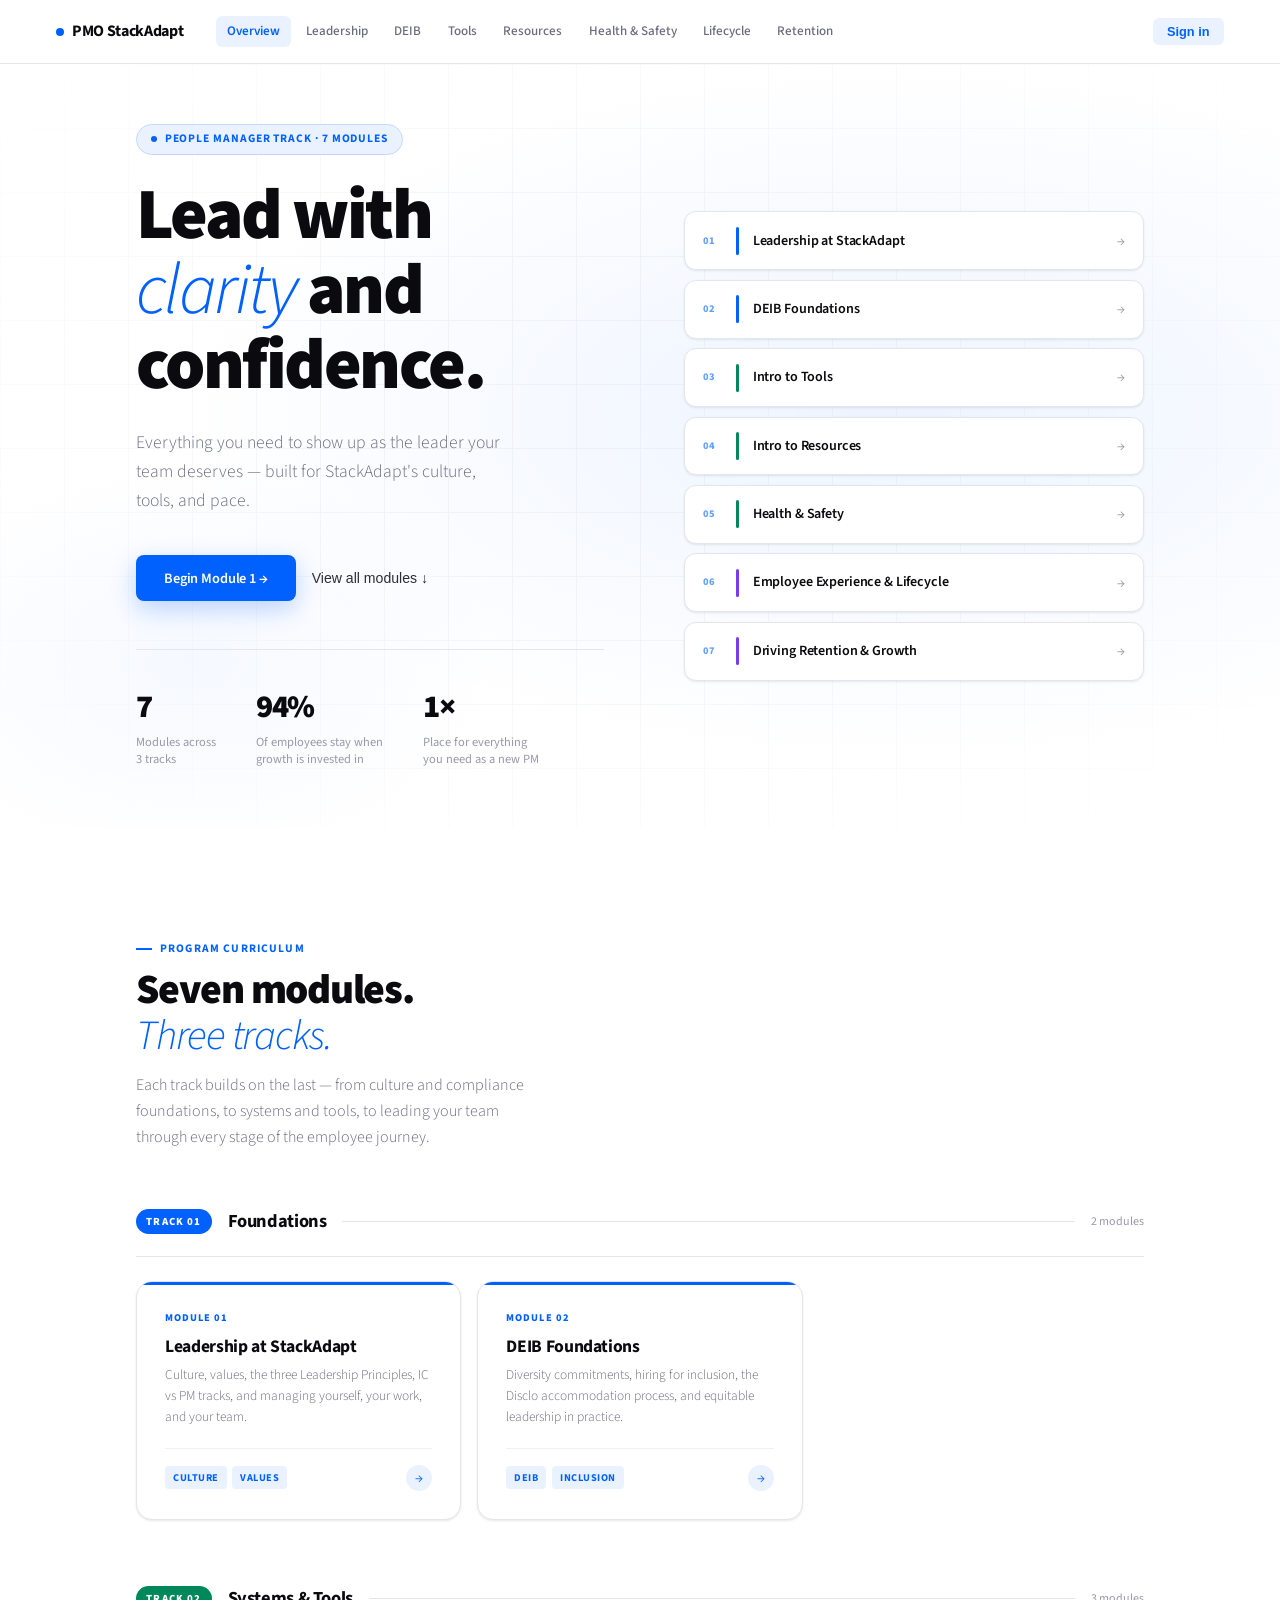
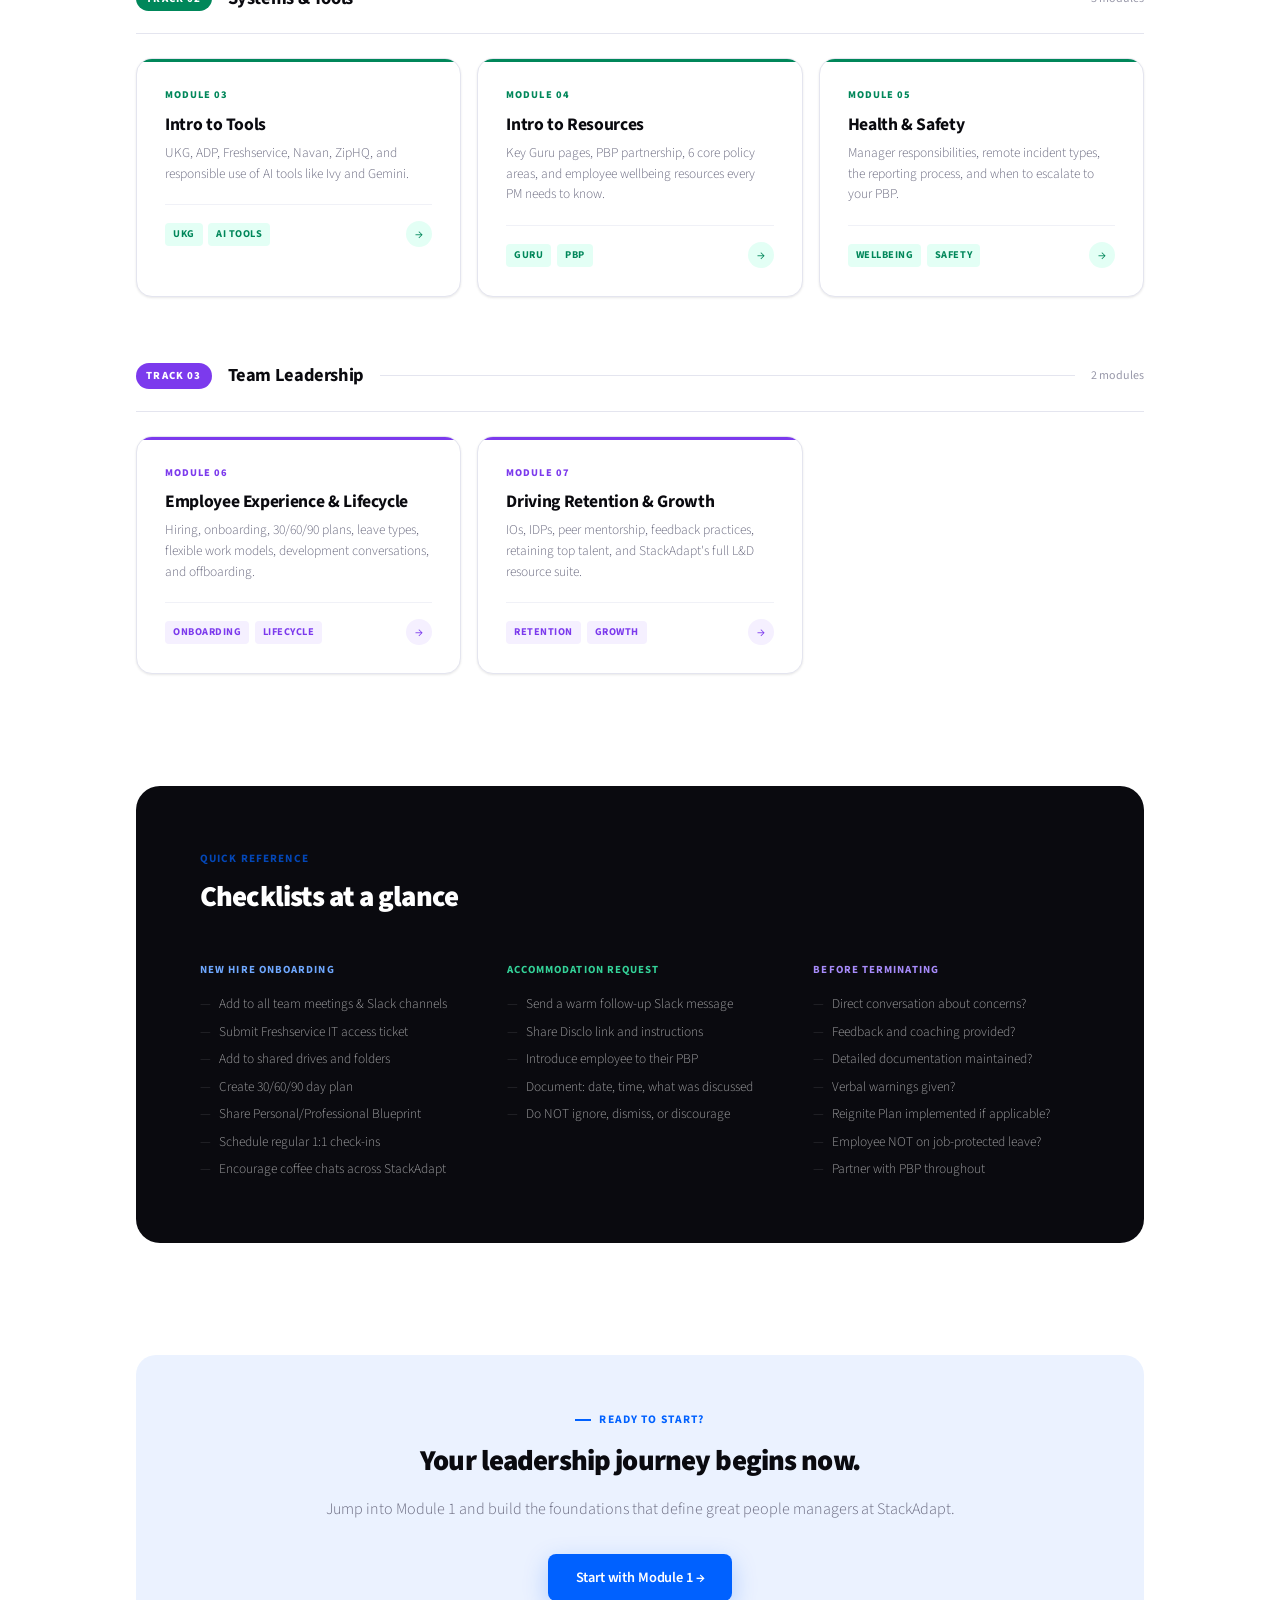
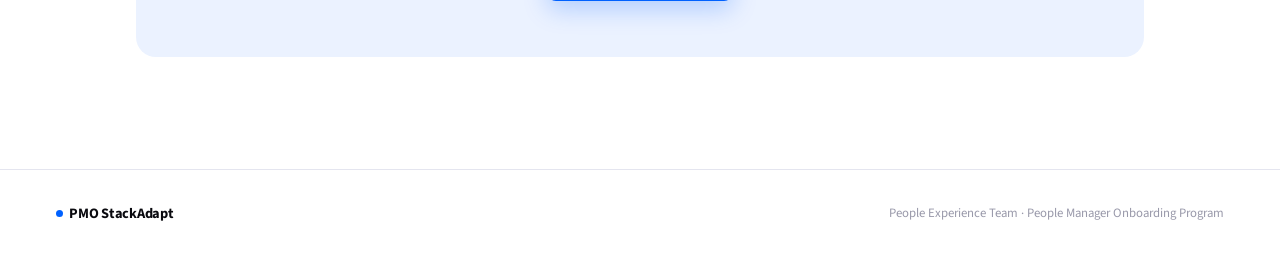
==== index.html @ 37e35f6c "Add Google Fonts preconnect links to index.html" ====
<!DOCTYPE html>
<html lang="en">
<head>
<meta charset="UTF-8">
<link rel="preconnect" href="https://fonts.googleapis.com">
<link rel="preconnect" href="https://fonts.gstatic.com" crossorigin>
<link href="https://fonts.googleapis.com/css2?family=Source+Sans+3:ital,wght@0,300;0,400;0,500;0,600;0,700;0,900;1,300;1,400;1,600&display=swap" rel="stylesheet">
<meta name="viewport" content="width=device-width, initial-scale=1.0">
<title>People Manager Onboarding · StackAdapt</title>
<link rel="stylesheet" href="style.css">
</head>
<body id="app-root">

<!-- NAV -->
<nav class="nav">
  <a class="nav-logo" href="#" onclick="go('home')">
    <span class="dot"></span>PMO StackAdapt
  </a>
  <div class="nav-links">
    <a id="n-home" class="active" onclick="go('home')">Overview</a>
    <a id="n-m1" onclick="go('m1')">Leadership</a>
    <a id="n-m2" onclick="go('m2')">DEIB</a>
    <a id="n-m3" onclick="go('m3')">Tools</a>
    <a id="n-m4" onclick="go('m4')">Resources</a>
    <a id="n-m5" onclick="go('m5')">Health & Safety</a>
    <a id="n-m6" onclick="go('m6')">Lifecycle</a>
    <a id="n-m7" onclick="go('m7')">Retention</a>
  </div>
  <div class="nav-right">
    <button class="btn-signin" id="btn-signin" onclick="openModal()">Sign in</button>
    <div class="nav-user" id="nav-user" style="display:none">
      <img class="nav-avatar" src="" alt="">
      <span class="nav-name"></span>
      <button class="btn-signout" onclick="signOut()">Sign out</button>
    </div>
  </div>
</nav>

<!-- SIGNIN MODAL -->
<div class="modal-bg" id="signin-modal" onclick="if(event.target===this)closeModal()">
  <div class="modal">
    <h2>Save your progress</h2>
    <p>Sign in with your Google account to save your checklist progress across devices and sessions.</p>
    <div id="google-btn-container"></div>
    <button class="btn-google" onclick="openModal()">
      <svg viewBox="0 0 24 24"><path fill="#4285F4" d="M22.56 12.25c0-.78-.07-1.53-.2-2.25H12v4.26h5.92c-.26 1.37-1.04 2.53-2.21 3.31v2.77h3.57c2.08-1.92 3.28-4.74 3.28-8.09z"/><path fill="#34A853" d="M12 23c2.97 0 5.46-.98 7.28-2.66l-3.57-2.77c-.98.66-2.23 1.06-3.71 1.06-2.86 0-5.29-1.93-6.16-4.53H2.18v2.84C3.99 20.53 7.7 23 12 23z"/><path fill="#FBBC05" d="M5.84 14.09c-.22-.66-.35-1.36-.35-2.09s.13-1.43.35-2.09V7.07H2.18C1.43 8.55 1 10.22 1 12s.43 3.45 1.18 4.93l3.66-2.84z"/><path fill="#EA4335" d="M12 5.38c1.62 0 3.06.56 4.21 1.64l3.15-3.15C17.45 2.09 14.97 1 12 1 7.7 1 3.99 3.47 2.18 7.07l3.66 2.84c.87-2.6 3.3-4.53 6.16-4.53z"/></svg>
      Continue with Google
    </button>
    <button class="modal-close" onclick="closeModal()">Continue without signing in</button>
  </div>
</div>

<!-- HOME PAGE -->
<div id="page-home">

  <section class="hero">
    <div class="hero-bg"></div>
    <div class="hero-grid-lines"></div>
    <div class="hero-inner">
      <div>
        <div class="hero-badge fade-up"><span class="badge-dot"></span>People Manager Track · 7 Modules</div>
        <h1 class="fade-up fade-up-d1">Lead with<br><em>clarity</em> and<br>confidence.</h1>
        <p class="hero-sub fade-up fade-up-d2">Everything you need to show up as the leader your team deserves — built for StackAdapt's culture, tools, and pace.</p>
        <div class="hero-actions fade-up fade-up-d3">
          <button class="btn-primary" onclick="go('m1')">Begin Module 1 →</button>
          <button class="btn-ghost" onclick="document.getElementById('tracks').scrollIntoView({behavior:'smooth'})">View all modules ↓</button>
        </div>
        <div class="hero-stats fade-up">
          <div class="hero-stat"><div class="num">7</div><div class="lbl">Modules across<br>3 tracks</div></div>
          <div class="hero-stat"><div class="num">94%</div><div class="lbl">Of employees stay when<br>growth is invested in</div></div>
          <div class="hero-stat"><div class="num">1×</div><div class="lbl">Place for everything<br>you need as a new PM</div></div>
        </div>
      </div>
      <div class="hero-right fade-up fade-up-d2">
        <div class="hero-module-preview" onclick="go('m1')"><span class="hmp-num">01</span><div class="hmp-bar t1"></div><span class="hmp-title">Leadership at StackAdapt</span><span class="hmp-arrow">→</span></div>
        <div class="hero-module-preview" onclick="go('m2')"><span class="hmp-num">02</span><div class="hmp-bar t1"></div><span class="hmp-title">DEIB Foundations</span><span class="hmp-arrow">→</span></div>
        <div class="hero-module-preview" onclick="go('m3')"><span class="hmp-num">03</span><div class="hmp-bar t2"></div><span class="hmp-title">Intro to Tools</span><span class="hmp-arrow">→</span></div>
        <div class="hero-module-preview" onclick="go('m4')"><span class="hmp-num">04</span><div class="hmp-bar t2"></div><span class="hmp-title">Intro to Resources</span><span class="hmp-arrow">→</span></div>
        <div class="hero-module-preview" onclick="go('m5')"><span class="hmp-num">05</span><div class="hmp-bar t2"></div><span class="hmp-title">Health & Safety</span><span class="hmp-arrow">→</span></div>
        <div class="hero-module-preview" onclick="go('m6')"><span class="hmp-num">06</span><div class="hmp-bar t3"></div><span class="hmp-title">Employee Experience & Lifecycle</span><span class="hmp-arrow">→</span></div>
        <div class="hero-module-preview" onclick="go('m7')"><span class="hmp-num">07</span><div class="hmp-bar t3"></div><span class="hmp-title">Driving Retention & Growth</span><span class="hmp-arrow">→</span></div>
      </div>
    </div>
  </section>

  <div id="tracks" class="tracks-section">
    <div class="section-wrap">
      <div class="tracks-header">
        <div class="section-eyebrow">Program curriculum</div>
        <h2 class="section-h2">Seven modules.<br><em>Three tracks.</em></h2>
        <p class="section-lead">Each track builds on the last — from culture and compliance foundations, to systems and tools, to leading your team through every stage of the employee journey.</p>
      </div>

      <div class="tracks-grid">
        <!-- Track 1 -->
        <div class="track-block">
          <div class="track-label-row">
            <span class="tnum t1">Track 01</span>
            <span class="tname">Foundations</span>
            <span class="trule"></span>
            <span class="tcnt">2 modules</span>
          </div>
          <div class="modules-row">
            <a class="mod-card" onclick="go('m1')">
              <div class="mod-card-accent t1"></div>
              <div class="mod-card-num t1">Module 01</div>
              <div class="mod-card-title">Leadership at StackAdapt</div>
              <div class="mod-card-desc">Culture, values, the three Leadership Principles, IC vs PM tracks, and managing yourself, your work, and your team.</div>
              <div class="mod-card-footer">
                <div class="mod-tags"><span class="mod-tag t1">Culture</span><span class="mod-tag t1">Values</span></div>
                <div class="mod-arrow t1">→</div>
              </div>
            </a>
            <a class="mod-card" onclick="go('m2')">
              <div class="mod-card-accent t1"></div>
              <div class="mod-card-num t1">Module 02</div>
              <div class="mod-card-title">DEIB Foundations</div>
              <div class="mod-card-desc">Diversity commitments, hiring for inclusion, the Disclo accommodation process, and equitable leadership in practice.</div>
              <div class="mod-card-footer">
                <div class="mod-tags"><span class="mod-tag t1">DEIB</span><span class="mod-tag t1">Inclusion</span></div>
                <div class="mod-arrow t1">→</div>
              </div>
            </a>
          </div>
        </div>

        <!-- Track 2 -->
        <div class="track-block">
          <div class="track-label-row">
            <span class="tnum t2">Track 02</span>
            <span class="tname">Systems & Tools</span>
            <span class="trule"></span>
            <span class="tcnt">3 modules</span>
          </div>
          <div class="modules-row">
            <a class="mod-card" onclick="go('m3')">
              <div class="mod-card-accent t2"></div>
              <div class="mod-card-num t2">Module 03</div>
              <div class="mod-card-title">Intro to Tools</div>
              <div class="mod-card-desc">UKG, ADP, Freshservice, Navan, ZipHQ, and responsible use of AI tools like Ivy and Gemini.</div>
              <div class="mod-card-footer">
                <div class="mod-tags"><span class="mod-tag t2">UKG</span><span class="mod-tag t2">AI Tools</span></div>
                <div class="mod-arrow t2">→</div>
              </div>
            </a>
            <a class="mod-card" onclick="go('m4')">
              <div class="mod-card-accent t2"></div>
              <div class="mod-card-num t2">Module 04</div>
              <div class="mod-card-title">Intro to Resources</div>
              <div class="mod-card-desc">Key Guru pages, PBP partnership, 6 core policy areas, and employee wellbeing resources every PM needs to know.</div>
              <div class="mod-card-footer">
                <div class="mod-tags"><span class="mod-tag t2">Guru</span><span class="mod-tag t2">PBP</span></div>
                <div class="mod-arrow t2">→</div>
              </div>
            </a>
            <a class="mod-card" onclick="go('m5')">
              <div class="mod-card-accent t2"></div>
              <div class="mod-card-num t2">Module 05</div>
              <div class="mod-card-title">Health & Safety</div>
              <div class="mod-card-desc">Manager responsibilities, remote incident types, the reporting process, and when to escalate to your PBP.</div>
              <div class="mod-card-footer">
                <div class="mod-tags"><span class="mod-tag t2">Wellbeing</span><span class="mod-tag t2">Safety</span></div>
                <div class="mod-arrow t2">→</div>
              </div>
            </a>
          </div>
        </div>

        <!-- Track 3 -->
        <div class="track-block">
          <div class="track-label-row">
            <span class="tnum t3">Track 03</span>
            <span class="tname">Team Leadership</span>
            <span class="trule"></span>
            <span class="tcnt">2 modules</span>
          </div>
          <div class="modules-row">
            <a class="mod-card" onclick="go('m6')">
              <div class="mod-card-accent t3"></div>
              <div class="mod-card-num t3">Module 06</div>
              <div class="mod-card-title">Employee Experience & Lifecycle</div>
              <div class="mod-card-desc">Hiring, onboarding, 30/60/90 plans, leave types, flexible work models, development conversations, and offboarding.</div>
              <div class="mod-card-footer">
                <div class="mod-tags"><span class="mod-tag t3">Onboarding</span><span class="mod-tag t3">Lifecycle</span></div>
                <div class="mod-arrow t3">→</div>
              </div>
            </a>
            <a class="mod-card" onclick="go('m7')">
              <div class="mod-card-accent t3"></div>
              <div class="mod-card-num t3">Module 07</div>
              <div class="mod-card-title">Driving Retention & Growth</div>
              <div class="mod-card-desc">IOs, IDPs, peer mentorship, feedback practices, retaining top talent, and StackAdapt's full L&D resource suite.</div>
              <div class="mod-card-footer">
                <div class="mod-tags"><span class="mod-tag t3">Retention</span><span class="mod-tag t3">Growth</span></div>
                <div class="mod-arrow t3">→</div>
              </div>
            </a>
          </div>
        </div>
      </div>
    </div>
  </div>

  <!-- QUICK REF -->
  <div class="quick-ref-section">
    <div class="section-wrap">
      <div class="quick-ref-inner">
        <div class="qr-top">
          <div>
            <div class="qr-eyebrow">Quick Reference</div>
            <div class="qr-h">Checklists at a glance</div>
          </div>
        </div>
        <div class="qr-grid">
          <div class="qr-col">
            <h4 class="c1">New hire onboarding</h4>
            <ul>
              <li>Add to all team meetings & Slack channels</li>
              <li>Submit Freshservice IT access ticket</li>
              <li>Add to shared drives and folders</li>
              <li>Create 30/60/90 day plan</li>
              <li>Share Personal/Professional Blueprint</li>
              <li>Schedule regular 1:1 check-ins</li>
              <li>Encourage coffee chats across StackAdapt</li>
            </ul>
          </div>
          <div class="qr-col">
            <h4 class="c2">Accommodation request</h4>
            <ul>
              <li>Send a warm follow-up Slack message</li>
              <li>Share Disclo link and instructions</li>
              <li>Introduce employee to their PBP</li>
              <li>Document: date, time, what was discussed</li>
              <li>Do NOT ignore, dismiss, or discourage</li>
            </ul>
          </div>
          <div class="qr-col">
            <h4 class="c3">Before terminating</h4>
            <ul>
              <li>Direct conversation about concerns?</li>
              <li>Feedback and coaching provided?</li>
              <li>Detailed documentation maintained?</li>
              <li>Verbal warnings given?</li>
              <li>Reignite Plan implemented if applicable?</li>
              <li>Employee NOT on job-protected leave?</li>
              <li>Partner with PBP throughout</li>
            </ul>
          </div>
        </div>
      </div>
    </div>
  </div>

  <!-- CTA -->
  <div class="section-wrap" style="padding-bottom: 2rem;">
    <div class="cta-band">
      <div class="section-eyebrow" style="justify-content:center">Ready to start?</div>
      <h2>Your leadership journey begins now.</h2>
      <p>Jump into Module 1 and build the foundations that define great people managers at StackAdapt.</p>
      <button class="btn-primary" onclick="go('m1')">Start with Module 1 →</button>
    </div>
  </div>

  <footer>
    <div class="footer-logo"><span class="dot"></span>PMO StackAdapt</div>
    <div>People Experience Team · People Manager Onboarding Program</div>
  </footer>
</div>

<!-- MODULE PAGES (1-7) -->
<div id="page-m1" style="display:none" class="mod-page">
  <div class="mod-page-hero t1">
    <div class="mph-inner">
      <div>
        <button class="mph-back" onclick="go('home')">← All modules</button>
        <div class="mph-eyebrow t1">Module 01 · Track 1: Foundations</div>
        <h1 class="mph-h1">Leadership at StackAdapt</h1>
        <p class="mph-lead">Culture, values, the three Leadership Principles, IC vs PM tracks, and managing yourself, your work, and your team with intention.</p>
      </div>
      <div class="mph-sidebar" id="sidebar-m1">
        <div class="mph-sidebar-label">In this module</div>
        <nav class="mph-sidebar-nav" id="snav-m1"></nav>
        <div class="progress-bar-wrap">
          <div class="pb-label">Progress <span id="progress-label-m1">0%</span></div>
          <div class="pb-track"><div class="pb-fill" id="progress-m1" style="width:0%"></div></div>
        </div>
      </div>
    </div>
  </div>
  <div class="mod-page-body">
    <div class="mod-page-content" id="content-m1">
      <div class="content-block" id="m1-s0">
        <h2 class="cb-h2"><span class="cb-num t1">01</span> Our Culture</h2>
        <p class="cb-p">At StackAdapt, <strong>company culture is built through action</strong> — not through posters or policies. Every person at every level shapes the culture around them. As a fully remote and global company, maintaining culture requires intentional daily effort across digital platforms.</p>
        <div class="callout t1"><strong>Observing your team:</strong> Be an impartial observer. Watch for emotions — what excites or frustrates your team? Notice what isn't there — topics unraised, channels underutilized, conversations that never happen.</div>
        <p class="cb-p">StackAdapt uses <strong>CultureAmp</strong> twice per year (Q1 and Q3) to measure engagement and surface team-level insights for managers to act on.</p>
      </div>

      <div class="content-block" id="m1-s1">
        <h2 class="cb-h2"><span class="cb-num t1">02</span> The Three Leadership Principles</h2>
        <p class="cb-p">In addition to company values, People Managers are held to three leadership principles — non-negotiable for those in management roles.</p>
        <div class="info-grid">
          <div class="info-card"><h4 class="t1">All In</h4><p>Show up with focus, resilience, and drive to achieve success regardless of obstacles.</p></div>
          <div class="info-card"><h4 class="t1">Force Multiplier</h4><p>Maximize resources, adapt to change, empower teams to achieve more. Develop, attract, and retain exceptional talent.</p></div>
          <div class="info-card"><h4 class="t1">Champion Our Culture</h4><p>Embody integrity, foster trust, create an environment where everyone feels valued and empowered.</p></div>
        </div>
      </div>

      <div class="content-block" id="m1-s2">
        <h2 class="cb-h2"><span class="cb-num t1">03</span> IC vs. People Manager Tracks</h2>
        <div class="info-grid">
          <div class="info-card"><h4 class="t1">Individual Contributor (IC)</h4><p>Closest to the work. Responsible for delivering high-quality output and keeping StackAdapt running.</p></div>
          <div class="info-card"><h4 class="t1">People Manager (PM)</h4><p>Stewards of the organization. Developing people is your primary craft — not just managing tasks.</p></div>
        </div>
        <p class="cb-p" style="margin-top:.75rem;">Both are assessed on Skills & Knowledge, Delivery, Quality, Care, and Adaptability — but scope and responsibility differ significantly.</p>
      </div>

      <div class="content-block" id="m1-s3">
        <h2 class="cb-h2"><span class="cb-num t1">04</span> Three Areas of Focus</h2>
        <div class="info-grid">
          <div class="info-card"><h4 class="t1">Managing Yourself</h4><p>Cultivate self-awareness, embrace continuous reflection, identify strengths and growth areas.</p></div>
          <div class="info-card"><h4 class="t1">Managing the Work</h4><p>Create space for great ideas, align team efforts with goals, unblock the team, drive results.</p></div>
          <div class="info-card"><h4 class="t1">Managing the Team</h4><p>Build strong relationships, leverage your manager network, practice the Leadership Principles intentionally.</p></div>
        </div>
      </div>

      <div class="content-block" id="m1-s4">
        <h2 class="cb-h2"><span class="cb-num t1">05</span> Module Checklist</h2>
        <div class="checklist-card" data-checklist="m1">
          <h3>Leadership foundations</h3>
          <div class="check-item"><div class="chk"></div><span>I understand and can articulate StackAdapt's three Leadership Principles</span></div>
          <div class="check-item"><div class="chk"></div><span>I understand the difference between the IC and PM performance tracks</span></div>
          <div class="check-item"><div class="chk"></div><span>I've reflected on managing myself, my work, and my team</span></div>
          <div class="check-item"><div class="chk"></div><span>I know when StackAdapt's CultureAmp surveys run and how to use results</span></div>
          <div class="check-item"><div class="chk"></div><span>I can name behaviors that contribute to a positive remote team culture</span></div>
        </div>
      </div>

      <div class="mod-nav-row">
        <button class="btn-back-mod" onclick="go('home')">← Overview</button>
        <button class="btn-next-mod t1" onclick="go('m2')">DEIB Foundations →</button>
      </div>
    </div>
    <div>
      <div class="mph-sidebar" style="position:sticky;top:80px;">
        <div class="mph-sidebar-label">In this module</div>
        <nav class="mph-sidebar-nav">
          <a href="#m1-s0"><span class="snav-dot" style="background:var(--blue)"></span>Our Culture</a>
          <a href="#m1-s1"><span class="snav-dot" style="background:var(--blue)"></span>Leadership Principles</a>
          <a href="#m1-s2"><span class="snav-dot" style="background:var(--blue)"></span>IC vs PM Tracks</a>
          <a href="#m1-s3"><span class="snav-dot" style="background:var(--blue)"></span>Three Areas of Focus</a>
          <a href="#m1-s4"><span class="snav-dot" style="background:var(--blue)"></span>Module Checklist</a>
        </nav>
        <div class="progress-bar-wrap">
          <div class="pb-label">Progress <span id="progress-label-m1b">—</span></div>
          <div class="pb-track"><div class="pb-fill" id="progress-m1b" style="width:0%"></div></div>
        </div>
      </div>
    </div>
  </div>
  <footer><div class="footer-logo"><span class="dot"></span>PMO StackAdapt</div><div>People Experience Team</div></footer>
</div>

<!-- MODULE 2: DEIB -->
<div id="page-m2" style="display:none" class="mod-page">
  <div class="mod-page-hero t1"><div class="mph-inner"><div>
    <button class="mph-back" onclick="go('home')">← All modules</button>
    <div class="mph-eyebrow t1">Module 02 · Track 1: Foundations</div>
    <h1 class="mph-h1">DEIB Foundations</h1>
    <p class="mph-lead">StackAdapt's diversity commitments, hiring for inclusion, the Disclo accommodation process, and equitable leadership in practice.</p>
  </div><div class="mph-sidebar">
    <div class="mph-sidebar-label">In this module</div>
    <nav class="mph-sidebar-nav"><a href="#m2-s0"><span class="snav-dot" style="background:var(--blue)"></span>DEIB Commitment</a><a href="#m2-s1"><span class="snav-dot" style="background:var(--blue)"></span>Accommodations</a><a href="#m2-s2"><span class="snav-dot" style="background:var(--blue)"></span>Equitable Leadership</a><a href="#m2-s3"><span class="snav-dot" style="background:var(--blue)"></span>Checklist</a></nav>
    <div class="progress-bar-wrap"><div class="pb-label">Progress <span id="progress-label-m2">0%</span></div><div class="pb-track"><div class="pb-fill" id="progress-m2" style="width:0%"></div></div></div>
  </div></div></div>
  <div class="mod-page-body"><div class="mod-page-content">
    <div class="content-block" id="m2-s0">
      <h2 class="cb-h2"><span class="cb-num t1">01</span> StackAdapt's DEIB Commitment</h2>
      <p class="cb-p">Measured annually through <strong>Diversio</strong> surveys. Current goals: increase female + non-binary representation by <strong>3%</strong>, BIPOC representation at all levels by <strong>2%</strong>, increase allyship and psychological safety, and involve <strong>#superpowers-at-stack</strong> in decision-making.</p>
    </div>
    <div class="content-block" id="m2-s1">
      <h2 class="cb-h2"><span class="cb-num t1">02</span> Accommodations</h2>
      <div class="callout warn"><strong>Accommodations are a legal requirement — not optional.</strong> StackAdapt uses <strong>Disclo</strong> (via Okta) to manage health disclosures and accommodation requests.</div>
      <p class="cb-p">When an accommodation is disclosed, you must:</p>
      <ul class="cb-ul"><li>Send a warm follow-up Slack message thanking the employee</li><li>Provide the Disclo link and accommodation page instructions</li><li>Introduce the employee to their <strong>People Business Partner (PBP)</strong></li><li>Document: date, time, and what was discussed</li></ul>
      <div class="callout t1"><strong>Do NOT:</strong> ignore, dismiss, fail to document, or discourage employees from contacting their PBP.</div>
    </div>
    <div class="content-block" id="m2-s2">
      <h2 class="cb-h2"><span class="cb-num t1">03</span> Being an Equitable Leader</h2>
      <p class="cb-p">Inclusive leadership addresses two fundamental human needs: <strong>belonging</strong> and <strong>feeling valued</strong>.</p>
      <div class="info-grid">
        <div class="info-card"><h4 class="t1">Belonging</h4><p>Create space where people feel genuinely included. Foster psychological safety every day.</p></div>
        <div class="info-card"><h4 class="t1">Feeling Valued</h4><p>Recognize that different people need different support. Equal opportunity is the floor, not the ceiling.</p></div>
        <div class="info-card"><h4 class="t1">Authenticity</h4><p>Build an environment where people can show up as their full selves every single day.</p></div>
      </div>
    </div>
    <div class="content-block" id="m2-s3">
      <h2 class="cb-h2"><span class="cb-num t1">04</span> Module Checklist</h2>
      <div class="checklist-card" data-checklist="m2">
        <h3>DEIB foundations</h3>
        <div class="check-item"><div class="chk"></div><span>I know how to access Disclo via Okta</span></div>
        <div class="check-item"><div class="chk"></div><span>I know the 4 steps when an accommodation is disclosed</span></div>
        <div class="check-item"><div class="chk"></div><span>I understand accommodations are a legal requirement</span></div>
        <div class="check-item"><div class="chk"></div><span>I can name my team's PBP and how to reach them</span></div>
        <div class="check-item"><div class="chk"></div><span>I know where to find StackAdapt's current DEIB goals</span></div>
      </div>
    </div>
    <div class="mod-nav-row"><button class="btn-back-mod" onclick="go('m1')">← Leadership</button><button class="btn-next-mod t2" onclick="go('m3')">Intro to Tools →</button></div>
  </div><div></div></div>
  <footer><div class="footer-logo"><span class="dot"></span>PMO StackAdapt</div><div>People Experience Team</div></footer>
</div>

<!-- MODULE 3: TOOLS -->
<div id="page-m3" style="display:none" class="mod-page">
  <div class="mod-page-hero t2"><div class="mph-inner"><div>
    <button class="mph-back" onclick="go('home')">← All modules</button>
    <div class="mph-eyebrow t2">Module 03 · Track 2: Systems & Tools</div>
    <h1 class="mph-h1">Intro to Tools</h1>
    <p class="mph-lead">The platforms and tools you'll use day-to-day: UKG, ADP, Freshservice, Navan, ZipHQ, and responsible AI use.</p>
  </div><div class="mph-sidebar">
    <div class="mph-sidebar-label">In this module</div>
    <nav class="mph-sidebar-nav"><a href="#m3-s0"><span class="snav-dot" style="background:var(--green)"></span>UKG & ADP</a><a href="#m3-s1"><span class="snav-dot" style="background:var(--green)"></span>Freshservice & Navan</a><a href="#m3-s2"><span class="snav-dot" style="background:var(--green)"></span>ZipHQ & AI Tools</a><a href="#m3-s3"><span class="snav-dot" style="background:var(--green)"></span>Checklist</a></nav>
    <div class="progress-bar-wrap"><div class="pb-label">Progress <span id="progress-label-m3">0%</span></div><div class="pb-track"><div class="pb-fill" id="progress-m3" style="width:0%;background:var(--green)"></div></div></div>
  </div></div></div>
  <div class="mod-page-body"><div class="mod-page-content">
    <div class="content-block" id="m3-s0">
      <h2 class="cb-h2"><span class="cb-num t2">01</span> UKG & ADP</h2>
      <div class="info-grid">
        <div class="info-card"><h4 class="t2">UKG (HRIS)</h4><p>Primary HR system since July 2025. Access via Okta. Use for time-off approvals, org chart, and employee data changes.</p></div>
        <div class="info-card"><h4 class="t2">ADP (Payroll)</h4><p>View and verify payroll, job titles, compensation. Run reports for reviews and audits. Access via Okta.</p></div>
      </div>
    </div>
    <div class="content-block" id="m3-s1">
      <h2 class="cb-h2"><span class="cb-num t2">02</span> Freshservice & Navan</h2>
      <div class="info-grid">
        <div class="info-card"><h4 class="t2">Freshservice (IT)</h4><p>Approve access requests, complete onboarding tickets, submit issues, report security incidents.</p></div>
        <div class="info-card"><h4 class="t2">Navan (Travel)</h4><p>Review and approve business travel. Verify dates, budgets, and policy alignment.</p></div>
      </div>
      <div class="callout t2"><strong>For IT questions:</strong> Slack <strong>#global-it-service-desk</strong></div>
    </div>
    <div class="content-block" id="m3-s2">
      <h2 class="cb-h2"><span class="cb-num t2">03</span> ZipHQ & AI Tools</h2>
      <p class="cb-p"><strong>ZipHQ</strong> handles all non-T&E purchases: software renewals, new partnerships, trials, additional licenses.</p>
      <div class="callout t2"><strong>All non-T&E purchases must go through ZipHQ.</strong> No exceptions.</div>
      <p class="cb-p"><strong>Ivy & Gemini:</strong> Use AI to augment, not replace, human judgment. <strong>Never input</strong> StackAdapt confidential info, client data, or personal data into AI prompts.</p>
    </div>
    <div class="content-block" id="m3-s3">
      <h2 class="cb-h2"><span class="cb-num t2">04</span> Module Checklist</h2>
      <div class="checklist-card t2-check" data-checklist="m3">
        <h3>Tools & systems</h3>
        <div class="check-item"><div class="chk"></div><span>I can log into UKG via Okta and approve time-off requests</span></div>
        <div class="check-item"><div class="chk"></div><span>I know how to submit an IT access request in Freshservice</span></div>
        <div class="check-item"><div class="chk"></div><span>I know all non-T&E purchases go through ZipHQ</span></div>
        <div class="check-item"><div class="chk"></div><span>I've reviewed the Guidelines for AI Tool Usage at StackAdapt</span></div>
        <div class="check-item"><div class="chk"></div><span>I know the Payroll Connect Page for country-specific guidance</span></div>
      </div>
    </div>
    <div class="mod-nav-row"><button class="btn-back-mod" onclick="go('m2')">← DEIB</button><button class="btn-next-mod t2" onclick="go('m4')">Intro to Resources →</button></div>
  </div><div></div></div>
  <footer><div class="footer-logo"><span class="dot"></span>PMO StackAdapt</div><div>People Experience Team</div></footer>
</div>

<!-- MODULE 4: RESOURCES -->
<div id="page-m4" style="display:none" class="mod-page">
  <div class="mod-page-hero t2"><div class="mph-inner"><div>
    <button class="mph-back" onclick="go('home')">← All modules</button>
    <div class="mph-eyebrow t2">Module 04 · Track 2: Systems & Tools</div>
    <h1 class="mph-h1">Intro to Resources</h1>
    <p class="mph-lead">Key Guru pages, your PBP partnership, the 6 core policy areas every PM needs to know, and employee wellbeing resources.</p>
  </div><div class="mph-sidebar">
    <div class="mph-sidebar-label">In this module</div>
    <nav class="mph-sidebar-nav"><a href="#m4-s0"><span class="snav-dot" style="background:var(--green)"></span>6 Core Resources</a><a href="#m4-s1"><span class="snav-dot" style="background:var(--green)"></span>Wellbeing</a><a href="#m4-s2"><span class="snav-dot" style="background:var(--green)"></span>Your PBP</a><a href="#m4-s3"><span class="snav-dot" style="background:var(--green)"></span>Checklist</a></nav>
    <div class="progress-bar-wrap"><div class="pb-label">Progress <span id="progress-label-m4">0%</span></div><div class="pb-track"><div class="pb-fill" id="progress-m4" style="width:0%;background:var(--green)"></div></div></div>
  </div></div></div>
  <div class="mod-page-body"><div class="mod-page-content">
    <div class="callout t2" style="margin-bottom:2rem;"><strong>Guru is the source of truth.</strong> When in doubt, search there first before assuming a policy doesn't exist.</div>
    <div class="content-block" id="m4-s0">
      <h2 class="cb-h2"><span class="cb-num t2">01</span> 6 Core People Resources</h2>
      <div class="info-grid">
        <div class="info-card"><h4 class="t2">Performance Management</h4><p>Semi-annual review cycles, timelines, calibration, and feedback responsibilities.</p></div>
        <div class="info-card"><h4 class="t2">Job Architecture</h4><p>Role clarity, job levels, competencies. Use AppSheet Job Architecture Library.</p></div>
        <div class="info-card"><h4 class="t2">Engagement Surveys</h4><p>Survey process, confidentiality, and action planning after results.</p></div>
        <div class="info-card"><h4 class="t2">Hiring @ StackAdapt</h4><p>Headcount approval, interview responsibilities, and Greenhouse usage.</p></div>
        <div class="info-card"><h4 class="t2">Internal Mobility</h4><p>How employees move between teams. Check eligibility; partner with PBP early.</p></div>
        <div class="info-card"><h4 class="t2">Global Mobility</h4><p>Relocations, international moves, immigration compliance. Direct here before any commitments.</p></div>
      </div>
    </div>
    <div class="content-block" id="m4-s1">
      <h2 class="cb-h2"><span class="cb-num t2">02</span> Employee Wellbeing</h2>
      <p class="cb-p">You're often the <strong>first point of contact</strong> for wellbeing concerns. Key resources: <strong>Modern Health</strong>, EAP, <strong>Disclo</strong>.</p>
      <p class="cb-p"><strong>Signs to watch for:</strong> burnout, withdrawal, cynicism, changes in sleep/eating, fatigue, feelings of ineffectiveness.</p>
      <div class="callout t2">Observe with empathy — notice behavioral changes but <strong>do not diagnose</strong>. Know when to escalate to your PBP.</div>
    </div>
    <div class="content-block" id="m4-s2">
      <h2 class="cb-h2"><span class="cb-num t2">03</span> Your People Business Partner</h2>
      <p class="cb-p">PBPs are <strong>strategic HR partners</strong> — not just reactive support. Partner with them on performance improvement plans, terminations, accommodation requests, complex ER issues, and org changes.</p>
      <div class="callout t2"><strong>Tips:</strong> Proactively share team developments. Come prepared with the issue, data, and potential solutions. Find your PBP in the <strong>PBP Contact Guide</strong>.</div>
    </div>
    <div class="content-block" id="m4-s3">
      <h2 class="cb-h2"><span class="cb-num t2">04</span> Module Checklist</h2>
      <div class="checklist-card t2-check" data-checklist="m4">
        <h3>Resources & partnerships</h3>
        <div class="check-item"><div class="chk"></div><span>I've bookmarked the 6 core People resource pages in Guru</span></div>
        <div class="check-item"><div class="chk"></div><span>I know who my PBP is and how to reach them</span></div>
        <div class="check-item"><div class="chk"></div><span>I know the 3 main wellbeing tools (Modern Health, EAP, Disclo)</span></div>
        <div class="check-item"><div class="chk"></div><span>I understand when and how to escalate wellbeing concerns</span></div>
      </div>
    </div>
    <div class="mod-nav-row"><button class="btn-back-mod" onclick="go('m3')">← Tools</button><button class="btn-next-mod t2" onclick="go('m5')">Health & Safety →</button></div>
  </div><div></div></div>
  <footer><div class="footer-logo"><span class="dot"></span>PMO StackAdapt</div><div>People Experience Team</div></footer>
</div>

<!-- MODULE 5: H&S -->
<div id="page-m5" style="display:none" class="mod-page">
  <div class="mod-page-hero t2"><div class="mph-inner"><div>
    <button class="mph-back" onclick="go('home')">← All modules</button>
    <div class="mph-eyebrow t2">Module 05 · Track 2: Systems & Tools</div>
    <h1 class="mph-h1">Health & Safety</h1>
    <p class="mph-lead">Your legal and practical responsibilities for workplace health and safety in a remote-first environment.</p>
  </div><div class="mph-sidebar">
    <div class="mph-sidebar-label">In this module</div>
    <nav class="mph-sidebar-nav"><a href="#m5-s0"><span class="snav-dot" style="background:var(--green)"></span>4 Responsibilities</a><a href="#m5-s1"><span class="snav-dot" style="background:var(--green)"></span>Remote Incidents</a><a href="#m5-s2"><span class="snav-dot" style="background:var(--green)"></span>Checklist</a></nav>
    <div class="progress-bar-wrap"><div class="pb-label">Progress <span id="progress-label-m5">0%</span></div><div class="pb-track"><div class="pb-fill" id="progress-m5" style="width:0%;background:var(--green)"></div></div></div>
  </div></div></div>
  <div class="mod-page-body"><div class="mod-page-content">
    <div class="content-block" id="m5-s0">
      <h2 class="cb-h2"><span class="cb-num t2">01</span> Your 4 Manager Responsibilities</h2>
      <div class="info-grid">
        <div class="info-card"><h4 class="t2">Inform</h4><p>Keep StackAdapters informed of workplace hazards and respond to safety concerns.</p></div>
        <div class="info-card"><h4 class="t2">Ensure Compliance</h4><p>Ensure your team completes mandatory annual H&S compliance training.</p></div>
        <div class="info-card"><h4 class="t2">Protect</h4><p>Do everything reasonable to protect from harm or work-related illness.</p></div>
        <div class="info-card"><h4 class="t2">Lead by Example</h4><p>Model healthy work-life balance, mental health awareness, and genuine self-care.</p></div>
      </div>
    </div>
    <div class="content-block" id="m5-s1">
      <h2 class="cb-h2"><span class="cb-num t2">02</span> When an Incident Is Reported</h2>
      <p class="cb-p">Common remote incidents: mental health struggles/burnout, ergonomic/physical issues, reports of harassment or bullying.</p>
      <ol class="cb-ol"><li>Use the <strong>workplace incident reporting template</strong> — document alongside the employee</li><li>Escalate to your <strong>PBP</strong> if necessary</li><li>Your PBP manages the investigation and advises on next steps</li></ol>
      <div class="callout t2"><strong>Key resources:</strong> Global Mental Health Benefits · Ethics Hotline · StackAdapt Health and Safety Page — all in Guru.</div>
    </div>
    <div class="content-block" id="m5-s2">
      <h2 class="cb-h2"><span class="cb-num t2">03</span> Module Checklist</h2>
      <div class="checklist-card t2-check" data-checklist="m5">
        <h3>Health & safety</h3>
        <div class="check-item"><div class="chk"></div><span>I know where to find the workplace incident reporting template</span></div>
        <div class="check-item"><div class="chk"></div><span>I know who my PBP is and when to escalate</span></div>
        <div class="check-item"><div class="chk"></div><span>I've reviewed the StackAdapt Health and Safety Policy</span></div>
        <div class="check-item"><div class="chk"></div><span>I know where to find Global Mental Health Benefits for my team</span></div>
      </div>
    </div>
    <div class="mod-nav-row"><button class="btn-back-mod" onclick="go('m4')">← Resources</button><button class="btn-next-mod t3" onclick="go('m6')">Employee Lifecycle →</button></div>
  </div><div></div></div>
  <footer><div class="footer-logo"><span class="dot"></span>PMO StackAdapt</div><div>People Experience Team</div></footer>
</div>

<!-- MODULE 6: LIFECYCLE -->
<div id="page-m6" style="display:none" class="mod-page">
  <div class="mod-page-hero t3"><div class="mph-inner"><div>
    <button class="mph-back" onclick="go('home')">← All modules</button>
    <div class="mph-eyebrow t3">Module 06 · Track 3: Team Leadership</div>
    <h1 class="mph-h1">Employee Experience & Lifecycle</h1>
    <p class="mph-lead">From hiring through offboarding — every stage of the employee journey and your direct role in making each moment count.</p>
  </div><div class="mph-sidebar">
    <div class="mph-sidebar-label">In this module</div>
    <nav class="mph-sidebar-nav"><a href="#m6-s0"><span class="snav-dot" style="background:#7C3AED"></span>Hiring</a><a href="#m6-s1"><span class="snav-dot" style="background:#7C3AED"></span>Onboarding</a><a href="#m6-s2"><span class="snav-dot" style="background:#7C3AED"></span>Flexible Work</a><a href="#m6-s3"><span class="snav-dot" style="background:#7C3AED"></span>Leave</a><a href="#m6-s4"><span class="snav-dot" style="background:#7C3AED"></span>Offboarding</a></nav>
    <div class="progress-bar-wrap"><div class="pb-label">Progress <span id="progress-label-m6">0%</span></div><div class="pb-track"><div class="pb-fill" id="progress-m6" style="width:0%;background:#7C3AED"></div></div></div>
  </div></div></div>
  <div class="mod-page-body"><div class="mod-page-content">
    <div class="content-block" id="m6-s0">
      <h2 class="cb-h2"><span class="cb-num t3">01</span> Hiring at StackAdapt</h2>
      <p class="cb-p">Use <strong>Greenhouse</strong> to review candidates and submit feedback. Leverage the <strong>Employee Referral Program</strong>. Prioritize clarity, fairness, and a positive candidate experience at every touchpoint.</p>
    </div>
    <div class="content-block" id="m6-s1">
      <h2 class="cb-h2"><span class="cb-num t3">02</span> New Hire Onboarding</h2>
      <div class="checklist-card t3-check" data-checklist="m6a">
        <h3>Onboarding checklist</h3>
        <div class="check-item"><div class="chk"></div><span>Add to all team meetings and Slack channels</span></div>
        <div class="check-item"><div class="chk"></div><span>Submit Freshservice ticket for tool access</span></div>
        <div class="check-item"><div class="chk"></div><span>Add to shared drives and folders</span></div>
        <div class="check-item"><div class="chk"></div><span>Create 30/60/90 day plan</span></div>
        <div class="check-item"><div class="chk"></div><span>Share Personal/Professional Blueprint</span></div>
        <div class="check-item"><div class="chk"></div><span>Schedule regular 1:1 check-ins</span></div>
        <div class="check-item"><div class="chk"></div><span>Encourage coffee chats across StackAdapt</span></div>
      </div>
      <div class="callout t3"><strong>Donut</strong> (Slack app) automatically reminds managers of onboarding responsibilities when a new hire joins.</div>
    </div>
    <div class="content-block" id="m6-s2">
      <h2 class="cb-h2"><span class="cb-num t3">03</span> Flexible Models of Work</h2>
      <div class="info-grid">
        <div class="info-card"><h4 class="t3">Work & Wander</h4><p>6+ months tenure. Trips over 2 weeks need department lead approval first.</p></div>
        <div class="info-card"><h4 class="t3">The Hub (Toronto)</h4><p>Remote-first = employees cannot be penalized for not attending.</p></div>
        <div class="info-card"><h4 class="t3">WeWork</h4><p>Submit a Freshservice ticket for access. Meeting rooms should not be booked.</p></div>
        <div class="info-card"><h4 class="t3">Relocations</h4><p>4 types. All need manager + PBP + Global Mobility approval. Always partner with PBP first.</p></div>
      </div>
    </div>
    <div class="content-block" id="m6-s3">
      <h2 class="cb-h2"><span class="cb-num t3">04</span> Taking Time Away</h2>
      <p class="cb-p">Leave types: Vacation, Personal Care, Culture & Belief Day, Birthday, Sick, Parental, Bereavement, Jury duty, Unpaid.</p>
      <ul class="cb-ul"><li>Show empathy — validate emotions, this may be a difficult time</li><li>Respect privacy — only ask what is necessary</li><li>Do not create guilt or imply the team will be burdened</li><li>For all non-vacation leave: <strong>confirm process with your PBP first</strong></li></ul>
      <div class="callout t3"><strong>Birthday leave:</strong> Employees take their actual birthday off. Weekend birthday → preceding Friday or following Monday.</div>
    </div>
    <div class="content-block" id="m6-s4">
      <h2 class="cb-h2"><span class="cb-num t3">05</span> Employee Offboarding</h2>
      <p class="cb-p"><strong>Before terminating, you must be able to answer yes to all of these:</strong></p>
      <div class="checklist-card t3-check" data-checklist="m6b">
        <h3>Pre-termination checklist</h3>
        <div class="check-item"><div class="chk"></div><span>Have you had a direct conversation about concerns?</span></div>
        <div class="check-item"><div class="chk"></div><span>Have you given feedback and provided coaching?</span></div>
        <div class="check-item"><div class="chk"></div><span>Have you maintained detailed documentation?</span></div>
        <div class="check-item"><div class="chk"></div><span>Have you given verbal warnings?</span></div>
        <div class="check-item"><div class="chk"></div><span>Have you implemented a Reignite Plan if applicable?</span></div>
        <div class="check-item"><div class="chk"></div><span>Employee is NOT on job-protected leave or accommodation?</span></div>
      </div>
      <div class="callout warn"><strong>Sensitive situations:</strong> Job-protected leave (FMLA/parental/EI), active accommodation requests, employees who filed a complaint — anti-retaliation applies. Always partner with your PBP.</div>
    </div>
    <div class="mod-nav-row"><button class="btn-back-mod" onclick="go('m5')">← Health & Safety</button><button class="btn-next-mod t3" onclick="go('m7')">Retention & Growth →</button></div>
  </div><div></div></div>
  <footer><div class="footer-logo"><span class="dot"></span>PMO StackAdapt</div><div>People Experience Team</div></footer>
</div>

<!-- MODULE 7: RETENTION -->
<div id="page-m7" style="display:none" class="mod-page">
  <div class="mod-page-hero t3"><div class="mph-inner"><div>
    <button class="mph-back" onclick="go('home')">← All modules</button>
    <div class="mph-eyebrow t3">Module 07 · Track 3: Team Leadership</div>
    <h1 class="mph-h1">Driving Retention & Growth</h1>
    <p class="mph-lead">Strategies to retain top talent, build a culture of continuous development, and create career conversations that actually stick.</p>
  </div><div class="mph-sidebar">
    <div class="mph-sidebar-label">In this module</div>
    <nav class="mph-sidebar-nav"><a href="#m7-s0"><span class="snav-dot" style="background:#7C3AED"></span>Why It Matters</a><a href="#m7-s1"><span class="snav-dot" style="background:#7C3AED"></span>IOs & IDPs</a><a href="#m7-s2"><span class="snav-dot" style="background:#7C3AED"></span>Career Conversations</a><a href="#m7-s3"><span class="snav-dot" style="background:#7C3AED"></span>L&D Resources</a><a href="#m7-s4"><span class="snav-dot" style="background:#7C3AED"></span>Checklist</a></nav>
    <div class="progress-bar-wrap"><div class="pb-label">Progress <span id="progress-label-m7">0%</span></div><div class="pb-track"><div class="pb-fill" id="progress-m7" style="width:0%;background:#7C3AED"></div></div></div>
  </div></div></div>
  <div class="mod-page-body"><div class="mod-page-content">
    <div class="content-block" id="m7-s0">
      <h2 class="cb-h2"><span class="cb-num t3">01</span> Why This Matters</h2>
      <div class="info-grid">
        <div class="info-card"><h4 class="t3">1.5–2×</h4><p>Annual salary cost to replace one employee (Gallup)</p></div>
        <div class="info-card"><h4 class="t3">34%</h4><p>Higher retention at companies with robust development programs (LinkedIn)</p></div>
        <div class="info-card"><h4 class="t3">94%</h4><p>Of employees stay longer when their growth is invested in (Work Institute)</p></div>
      </div>
    </div>
    <div class="content-block" id="m7-s1">
      <h2 class="cb-h2"><span class="cb-num t3">02</span> Using IOs & IDPs</h2>
      <p class="cb-p"><strong>Intended Outcomes (IOs)</strong> are specific, actionable outcomes written by ICs. Use them to facilitate alignment, identify growth opportunities, strengthen IDPs, and empower accountability.</p>
      <p class="cb-p"><strong>Individual Development Plans (IDPs)</strong> help you maintain clear records of goals and progress, demonstrate team development, and prepare for succession planning.</p>
    </div>
    <div class="content-block" id="m7-s2">
      <h2 class="cb-h2"><span class="cb-num t3">03</span> 5 Steps for Career Development Conversations</h2>
      <ol class="cb-ol">
        <li>Schedule <strong>quarterly</strong> — separate from performance reviews</li>
        <li>Understand current skills, strengths, and what energizes the employee</li>
        <li>Explore aspirations — give space to think big</li>
        <li>Co-create a plan with actionable steps and clear timelines</li>
        <li>Implement, review regularly, and adjust as needed</li>
      </ol>
      <div class="callout t3"><strong>Growth ≠ people leadership.</strong> StackAdapt values both the IC track and Leadership track equally. Clarify this with your team proactively.</div>
    </div>
    <div class="content-block" id="m7-s3">
      <h2 class="cb-h2"><span class="cb-num t3">04</span> L&D Resources at StackAdapt</h2>
      <div class="info-grid">
        <div class="info-card"><h4 class="t3">StackU</h4><p>On-demand courses and certifications. Open to all StackAdapters.</p></div>
        <div class="info-card"><h4 class="t3">StackUp</h4><p>Foundational Leadership Program for People Managers.</p></div>
        <div class="info-card"><h4 class="t3">Leadership Coaching</h4><p>Coaching program for managers of individual contributors.</p></div>
        <div class="info-card"><h4 class="t3">Book Bar</h4><p>Curated library of educational books and learning materials.</p></div>
        <div class="info-card"><h4 class="t3">Dev Perk</h4><p>Funding for external training and education (currently under revision).</p></div>
      </div>
    </div>
    <div class="content-block" id="m7-s4">
      <h2 class="cb-h2"><span class="cb-num t3">05</span> Module Checklist</h2>
      <div class="checklist-card t3-check" data-checklist="m7">
        <h3>Retention & growth</h3>
        <div class="check-item"><div class="chk"></div><span>I hold quarterly career development conversations with each direct report</span></div>
        <div class="check-item"><div class="chk"></div><span>I use IOs as a foundation for development planning</span></div>
        <div class="check-item"><div class="chk"></div><span>I have IDPs in place for my direct reports</span></div>
        <div class="check-item"><div class="chk"></div><span>I've communicated that both IC and Leadership tracks are equally valued</span></div>
        <div class="check-item"><div class="chk"></div><span>I know StackAdapt's L&D resources (StackU, StackUp, Book Bar)</span></div>
      </div>
    </div>
    <div class="mod-nav-row"><button class="btn-back-mod" onclick="go('m6')">← Lifecycle</button><button class="btn-next-mod t1" onclick="go('home')">🎉 Back to Overview</button></div>
  </div><div></div></div>
  <footer><div class="footer-logo"><span class="dot"></span>PMO StackAdapt</div><div>People Experience Team</div></footer>
</div>

<script src="app.js"></script>
</body>
</html>
---- style.css ----
:root {
  --blue:      #0061FF;
  --blue-d:    #0047CC;
  --blue-lt:   #EBF2FF;
  --blue-mid:  #C2D9FF;
  --ink:       #0A0A0F;
  --ink-2:     #2D2D3A;
  --ink-3:     #6B6B80;
  --ink-4:     #9999AA;
  --bg:        #FFFFFF;
  --bg-2:      #F7F8FC;
  --bg-3:      #F0F1F7;
  --rule:      #E4E5EF;
  --green:     #00875A;
  --green-lt:  #E3FFF5;

  --serif:     'Source Sans 3', system-ui, sans-serif;
  --sans:      'Source Sans 3', system-ui, sans-serif;

  --max: 1120px;
  --sh1: 0 1px 3px rgba(10,10,15,.06), 0 1px 2px rgba(10,10,15,.04);
  --sh2: 0 4px 20px rgba(10,10,15,.08), 0 2px 8px rgba(10,10,15,.04);
  --sh3: 0 16px 48px rgba(10,10,15,.12), 0 4px 16px rgba(10,10,15,.06);
  --sh-blue: 0 8px 24px rgba(0,97,255,.25);
}

*, *::before, *::after { box-sizing: border-box; margin: 0; padding: 0; }
html { scroll-behavior: smooth; font-size: 16px; }
body { font-family: var(--sans); background: var(--bg); color: var(--ink); line-height: 1.6; -webkit-font-smoothing: antialiased; }

/* ── NAV ── */
.nav {
  position: fixed; top: 0; left: 0; right: 0; z-index: 500;
  height: 64px;
  background: rgba(255,255,255,.92);
  backdrop-filter: blur(16px); -webkit-backdrop-filter: blur(16px);
  border-bottom: 1px solid var(--rule);
  display: flex; align-items: center;
  padding: 0 clamp(1.5rem, 5vw, 3.5rem);
  gap: 2rem;
}
.nav-logo {
  font-size: 1rem; font-weight: 700; color: var(--ink);
  text-decoration: none; display: flex; align-items: center; gap: .5rem;
  flex-shrink: 0; letter-spacing: -.02em;
}
.nav-logo .dot { width: 8px; height: 8px; background: var(--blue); border-radius: 50%; }
.nav-links { display: flex; gap: .25rem; flex: 1; }
.nav-links a {
  font-size: .82rem; font-weight: 500; color: var(--ink-3);
  text-decoration: none; padding: .3rem .7rem; border-radius: 6px;
  transition: all .15s; white-space: nowrap;
}
.nav-links a:hover { color: var(--ink); background: var(--bg-3); }
.nav-links a.active { color: var(--blue); background: var(--blue-lt); font-weight: 600; }
.nav-right { display: flex; align-items: center; gap: .75rem; margin-left: auto; flex-shrink: 0; }
.nav-user { display: flex; align-items: center; gap: .5rem; font-size: .82rem; font-weight: 500; color: var(--ink-2); }
.nav-avatar { width: 28px; height: 28px; border-radius: 50%; border: 2px solid var(--rule); object-fit: cover; }
.btn-signin {
  font-size: .8rem; font-weight: 600; color: var(--blue); background: var(--blue-lt);
  border: none; padding: .35rem .9rem; border-radius: 6px; cursor: pointer; transition: all .15s;
}
.btn-signin:hover { background: var(--blue-mid); }
.btn-signout {
  font-size: .75rem; font-weight: 500; color: var(--ink-3); background: none;
  border: 1px solid var(--rule); padding: .25rem .65rem; border-radius: 6px; cursor: pointer;
}

/* ── HERO ── */
.hero {
  padding-top: 64px; /* nav offset */
  min-height: 92vh;
  display: flex; align-items: center;
  background: var(--bg);
  position: relative; overflow: hidden;
}
.hero-bg {
  position: absolute; inset: 0; pointer-events: none;
  background: radial-gradient(ellipse 80% 60% at 70% 50%, rgba(0,97,255,.07) 0%, transparent 70%),
              radial-gradient(ellipse 40% 40% at 15% 80%, rgba(0,97,255,.04) 0%, transparent 60%);
}
.hero-grid-lines {
  position: absolute; inset: 0; pointer-events: none; opacity: .4;
  background-image: linear-gradient(var(--rule) 1px, transparent 1px),
                    linear-gradient(90deg, var(--rule) 1px, transparent 1px);
  background-size: 64px 64px;
  mask-image: radial-gradient(ellipse 80% 80% at 50% 50%, black 30%, transparent 80%);
}
.hero-inner {
  max-width: var(--max); margin: 0 auto; padding: 0 clamp(1.5rem, 5vw, 3.5rem);
  width: 100%; position: relative; z-index: 1;
  display: grid; grid-template-columns: 1fr 460px; gap: 5rem; align-items: center;
}
.hero-badge {
  display: inline-flex; align-items: center; gap: .5rem;
  background: var(--blue-lt); color: var(--blue);
  font-size: .72rem; font-weight: 700; letter-spacing: .08em; text-transform: uppercase;
  padding: .35rem .85rem; border-radius: 20px; margin-bottom: 1.5rem;
  border: 1px solid var(--blue-mid);
}
.hero-badge .badge-dot { width: 6px; height: 6px; background: var(--blue); border-radius: 50%; animation: pulse 2s infinite; }
@keyframes pulse { 0%,100%{opacity:1;transform:scale(1)} 50%{opacity:.5;transform:scale(1.3)} }
.hero h1 {
  font-size: clamp(2.8rem, 6vw, 4.5rem); font-weight: 900;
  line-height: 1.04; letter-spacing: -.035em; color: var(--ink);
  margin-bottom: 1.5rem;
}
.hero h1 em { font-style: italic; color: var(--blue); font-weight: 300; }
.hero-sub {
  font-size: 1.1rem; font-weight: 300; color: var(--ink-3); line-height: 1.65;
  max-width: 46ch; margin-bottom: 2.5rem;
}
.hero-actions { display: flex; align-items: center; gap: 1rem; flex-wrap: wrap; }
.btn-primary {
  display: inline-flex; align-items: center; gap: .5rem;
  background: var(--blue); color: white;
  font-family: var(--sans); font-size: .9rem; font-weight: 600;
  padding: .8rem 1.75rem; border-radius: 8px; text-decoration: none;
  cursor: pointer; border: none; transition: all .2s;
  box-shadow: var(--sh-blue);
  letter-spacing: -.01em;
}
.btn-primary:hover { background: var(--blue-d); transform: translateY(-2px); box-shadow: 0 12px 32px rgba(0,97,255,.35); }
.btn-ghost {
  display: inline-flex; align-items: center; gap: .4rem;
  color: var(--ink-2); font-size: .88rem; font-weight: 500;
  text-decoration: none; cursor: pointer; padding: .5rem 0;
  transition: color .15s; background: none; border: none;
}
.btn-ghost:hover { color: var(--blue); }
.hero-stats {
  display: flex; gap: 2.5rem; margin-top: 3rem;
  padding-top: 2rem; border-top: 1px solid var(--rule);
}
.hero-stat .num { font-size: 2rem; font-weight: 900; color: var(--ink); letter-spacing: -.04em; }
.hero-stat .lbl { font-size: .78rem; color: var(--ink-4); font-weight: 400; line-height: 1.4; }

/* Hero right: module stack preview */
.hero-right { display: flex; flex-direction: column; gap: .6rem; }
.hero-module-preview {
  background: var(--bg); border: 1px solid var(--rule);
  border-radius: 12px; padding: .9rem 1.1rem;
  display: flex; align-items: center; gap: .85rem;
  box-shadow: var(--sh1); transition: all .2s; cursor: pointer;
}
.hero-module-preview:hover { border-color: var(--blue-mid); box-shadow: var(--sh2); transform: translateX(4px); }
.hmp-num {
  font-size: .65rem; font-weight: 800; letter-spacing: .06em; text-transform: uppercase;
  min-width: 20px; color: var(--blue); opacity: .6;
}
.hmp-bar { width: 3px; height: 28px; border-radius: 2px; flex-shrink: 0; }
.hmp-bar.t1 { background: var(--blue); }
.hmp-bar.t2 { background: #00875A; }
.hmp-bar.t3 { background: #7C3AED; }
.hmp-title { font-size: .88rem; font-weight: 600; flex: 1; letter-spacing: -.01em; }
.hmp-arrow { font-size: .8rem; color: var(--ink-4); transition: all .2s; }
.hero-module-preview:hover .hmp-arrow { color: var(--blue); transform: translateX(2px); }

/* ── SECTION HEADERS ── */
.section-wrap { max-width: var(--max); margin: 0 auto; padding: 0 clamp(1.5rem, 5vw, 3.5rem); }
.section-eyebrow {
  font-size: .72rem; font-weight: 700; letter-spacing: .1em; text-transform: uppercase;
  color: var(--blue); margin-bottom: .6rem; display: flex; align-items: center; gap: .5rem;
}
.section-eyebrow::before { content: ''; display: block; width: 16px; height: 2px; background: var(--blue); }
.section-h2 {
  font-size: clamp(1.8rem, 3.5vw, 2.6rem); font-weight: 900; letter-spacing: -.03em;
  line-height: 1.1; margin-bottom: .75rem; color: var(--ink);
}
.section-h2 em { font-style: italic; color: var(--blue); font-weight: 300; }
.section-lead { font-size: 1rem; font-weight: 300; color: var(--ink-3); max-width: 52ch; line-height: 1.65; }

/* ── TRACKS ── */
.tracks-section { padding: 7rem 0; }
.tracks-header { margin-bottom: 3.5rem; }
.tracks-grid { display: flex; flex-direction: column; gap: 4rem; }
.track-block {}
.track-label-row {
  display: flex; align-items: center; gap: 1rem;
  margin-bottom: 1.5rem; padding-bottom: 1.25rem;
  border-bottom: 1px solid var(--rule);
}
.track-label-row .tnum {
  font-size: .68rem; font-weight: 800; letter-spacing: .1em; text-transform: uppercase;
  color: white; padding: .25rem .65rem; border-radius: 20px;
}
.track-label-row .tnum.t1 { background: var(--blue); }
.track-label-row .tnum.t2 { background: var(--green); }
.track-label-row .tnum.t3 { background: #7C3AED; }
.track-label-row .tname { font-size: 1.15rem; font-weight: 700; letter-spacing: -.02em; }
.track-label-row .trule { flex: 1; height: 1px; background: var(--rule); }
.track-label-row .tcnt { font-size: .75rem; color: var(--ink-4); }

.modules-row {
  display: grid;
  grid-template-columns: repeat(auto-fill, minmax(300px, 1fr));
  gap: 1rem;
}
.mod-card {
  background: var(--bg); border: 1px solid var(--rule);
  border-radius: 16px; padding: 1.75rem;
  display: block; text-decoration: none; color: var(--ink);
  cursor: pointer; position: relative; overflow: hidden;
  transition: all .25s cubic-bezier(.4,0,.2,1);
  box-shadow: var(--sh1);
}
.mod-card:hover { transform: translateY(-4px); box-shadow: var(--sh3); border-color: transparent; }
.mod-card-accent { position: absolute; top: 0; left: 0; right: 0; height: 3px; }
.mod-card-accent.t1 { background: var(--blue); }
.mod-card-accent.t2 { background: var(--green); }
.mod-card-accent.t3 { background: #7C3AED; }
.mod-card-num {
  font-size: .65rem; font-weight: 800; letter-spacing: .1em; text-transform: uppercase;
  margin-bottom: .6rem;
}
.mod-card-num.t1 { color: var(--blue); }
.mod-card-num.t2 { color: var(--green); }
.mod-card-num.t3 { color: #7C3AED; }
.mod-card-title {
  font-size: 1.1rem; font-weight: 700; letter-spacing: -.02em;
  line-height: 1.2; margin-bottom: .5rem;
}
.mod-card-desc { font-size: .84rem; color: var(--ink-3); line-height: 1.55; font-weight: 300; }
.mod-card-footer {
  margin-top: 1.25rem; padding-top: 1rem; border-top: 1px solid var(--bg-3);
  display: flex; align-items: center; justify-content: space-between;
}
.mod-tags { display: flex; gap: .35rem; }
.mod-tag {
  font-size: .65rem; font-weight: 700; letter-spacing: .05em; text-transform: uppercase;
  padding: .2rem .5rem; border-radius: 4px;
}
.mod-tag.t1 { background: var(--blue-lt); color: var(--blue); }
.mod-tag.t2 { background: var(--green-lt); color: var(--green); }
.mod-tag.t3 { background: #F5F0FF; color: #7C3AED; }
.mod-arrow {
  width: 26px; height: 26px; border-radius: 50%;
  display: flex; align-items: center; justify-content: center;
  font-size: .8rem; transition: all .2s;
}
.mod-arrow.t1 { background: var(--blue-lt); color: var(--blue); }
.mod-arrow.t2 { background: var(--green-lt); color: var(--green); }
.mod-arrow.t3 { background: #F5F0FF; color: #7C3AED; }
.mod-card:hover .mod-arrow { transform: translateX(3px); }

/* ── QUICK REF DARK ── */
.quick-ref-section { padding: 0 0 7rem; }
.quick-ref-inner {
  background: var(--ink); border-radius: 24px;
  padding: clamp(2.5rem, 5vw, 4rem);
}
.qr-top { display: flex; justify-content: space-between; align-items: flex-end; margin-bottom: 2.5rem; flex-wrap: wrap; gap: 1rem; }
.qr-eyebrow { font-size: .7rem; font-weight: 700; letter-spacing: .1em; text-transform: uppercase; color: rgba(0,97,255,.7); margin-bottom: .4rem; }
.qr-h { font-size: 1.8rem; font-weight: 900; color: white; letter-spacing: -.03em; }
.qr-grid { display: grid; grid-template-columns: repeat(auto-fit, minmax(220px, 1fr)); gap: 2.5rem; }
.qr-col h4 { font-size: .68rem; font-weight: 700; letter-spacing: .1em; text-transform: uppercase; margin-bottom: 1rem; }
.qr-col h4.c1 { color: #6FA8FF; }
.qr-col h4.c2 { color: #34D399; }
.qr-col h4.c3 { color: #A78BFA; }
.qr-col ul { list-style: none; display: flex; flex-direction: column; gap: .5rem; }
.qr-col li {
  font-size: .84rem; color: rgba(255,255,255,.6); font-weight: 300;
  display: flex; align-items: flex-start; gap: .5rem; line-height: 1.45;
}
.qr-col li::before { content: '—'; opacity: .3; flex-shrink: 0; }

/* ── CTA BAND ── */
.cta-band {
  background: var(--blue-lt); border-radius: 20px;
  padding: 3.5rem; text-align: center; margin-bottom: 5rem;
}
.cta-band h2 { font-size: 1.8rem; font-weight: 900; letter-spacing: -.03em; margin-bottom: .75rem; }
.cta-band p { font-size: 1rem; font-weight: 300; color: var(--ink-3); margin-bottom: 2rem; }

/* ── MODULE PAGE ── */
.mod-page { padding-top: 64px; }
.mod-page-hero {
  padding: 4rem 0 0;
  position: relative; overflow: hidden;
}
.mod-page-hero::before {
  content: ''; position: absolute; top: 0; left: 0; right: 0; height: 3px;
}
.mod-page-hero.t1::before { background: var(--blue); }
.mod-page-hero.t2::before { background: var(--green); }
.mod-page-hero.t3::before { background: #7C3AED; }
.mph-inner {
  max-width: var(--max); margin: 0 auto;
  padding: 0 clamp(1.5rem, 5vw, 3.5rem);
  display: grid; grid-template-columns: 1fr 300px; gap: 4rem; align-items: start;
}
.mph-back {
  font-size: .8rem; color: var(--ink-4); cursor: pointer; background: none; border: none;
  display: inline-flex; align-items: center; gap: .3rem; margin-bottom: 1rem;
  padding: 0; transition: color .15s;
}
.mph-back:hover { color: var(--ink); }
.mph-eyebrow {
  font-size: .7rem; font-weight: 700; letter-spacing: .1em; text-transform: uppercase;
  margin-bottom: .5rem; display: flex; align-items: center; gap: .4rem;
}
.mph-eyebrow::before { content: ''; display: block; width: 16px; height: 2px; }
.mph-eyebrow.t1 { color: var(--blue); }
.mph-eyebrow.t1::before { background: var(--blue); }
.mph-eyebrow.t2 { color: var(--green); }
.mph-eyebrow.t2::before { background: var(--green); }
.mph-eyebrow.t3 { color: #7C3AED; }
.mph-eyebrow.t3::before { background: #7C3AED; }
.mph-h1 {
  font-size: clamp(1.9rem, 4vw, 3rem); font-weight: 900;
  letter-spacing: -.03em; line-height: 1.08; margin-bottom: .8rem;
}
.mph-lead { font-size: .98rem; font-weight: 300; color: var(--ink-3); line-height: 1.7; max-width: 52ch; }

/* Sidebar */
.mph-sidebar {
  background: var(--bg-2); border: 1px solid var(--rule);
  border-radius: 16px; padding: 1.25rem;
  position: sticky; top: 80px;
}
.mph-sidebar-label { font-size: .65rem; font-weight: 700; letter-spacing: .1em; text-transform: uppercase; color: var(--ink-4); margin-bottom: .9rem; }
.mph-sidebar-nav { display: flex; flex-direction: column; gap: .15rem; }
.mph-sidebar-nav a {
  font-size: .82rem; color: var(--ink-3); padding: .35rem .6rem;
  border-radius: 6px; cursor: pointer; transition: all .15s;
  display: flex; align-items: center; gap: .5rem; text-decoration: none;
}
.mph-sidebar-nav a:hover { background: var(--bg-3); color: var(--ink); }
.mph-sidebar-nav a .snav-dot { width: 5px; height: 5px; border-radius: 50%; flex-shrink: 0; }

/* Progress bar */
.progress-bar-wrap { margin-top: 1.5rem; padding-top: 1.25rem; border-top: 1px solid var(--rule); }
.pb-label { font-size: .68rem; font-weight: 600; color: var(--ink-4); letter-spacing: .06em; text-transform: uppercase; margin-bottom: .5rem; display: flex; justify-content: space-between; }
.pb-label span { color: var(--blue); }
.pb-track { height: 4px; background: var(--bg-3); border-radius: 4px; overflow: hidden; }
.pb-fill { height: 100%; background: var(--blue); border-radius: 4px; transition: width .4s ease; }

/* Module body */
.mod-page-body {
  max-width: var(--max); margin: 0 auto;
  padding: 3rem clamp(1.5rem, 5vw, 3.5rem) 5rem;
  display: grid; grid-template-columns: 1fr 300px; gap: 4rem;
}
.mod-page-content {}
.content-block { margin-bottom: 2.5rem; }
.cb-h2 {
  font-size: 1.15rem; font-weight: 700; letter-spacing: -.02em;
  margin-bottom: .75rem; display: flex; align-items: center; gap: .6rem;
}
.cb-num {
  font-size: .62rem; font-weight: 800; letter-spacing: .06em; text-transform: uppercase;
  padding: .15rem .45rem; border-radius: 4px;
}
.cb-num.t1 { background: var(--blue-lt); color: var(--blue); }
.cb-num.t2 { background: var(--green-lt); color: var(--green); }
.cb-num.t3 { background: #F5F0FF; color: #7C3AED; }
.cb-p { font-size: .92rem; color: var(--ink-2); line-height: 1.75; margin-bottom: .65rem; font-weight: 300; }
.cb-p strong { color: var(--ink); font-weight: 600; }
.cb-ul, .cb-ol { padding-left: 1.2rem; display: flex; flex-direction: column; gap: .4rem; margin-bottom: .65rem; }
.cb-ul li, .cb-ol li { font-size: .92rem; color: var(--ink-2); line-height: 1.6; font-weight: 300; }
.cb-ul li strong, .cb-ol li strong { color: var(--ink); font-weight: 600; }
.callout {
  border-radius: 10px; padding: .9rem 1.1rem; margin: 1rem 0;
  font-size: .88rem; line-height: 1.6; font-weight: 400; border-left: 3px solid;
}
.callout.t1 { background: var(--blue-lt); border-color: var(--blue); color: var(--blue-d); }
.callout.t2 { background: var(--green-lt); border-color: var(--green); color: #005C3D; }
.callout.t3 { background: #F5F0FF; border-color: #7C3AED; color: #5B21B6; }
.callout.warn { background: #FFF8EC; border-color: #D97706; color: #92400E; }
.callout strong { font-weight: 700; }
.info-grid { display: grid; grid-template-columns: repeat(auto-fit, minmax(160px, 1fr)); gap: .7rem; margin: .75rem 0; }
.info-card {
  background: var(--bg-2); border: 1px solid var(--rule);
  border-radius: 12px; padding: 1rem;
}
.info-card h4 { font-size: .88rem; font-weight: 700; letter-spacing: -.01em; margin-bottom: .3rem; }
.info-card h4.t1 { color: var(--blue); }
.info-card h4.t2 { color: var(--green); }
.info-card h4.t3 { color: #7C3AED; }
.info-card p { font-size: .78rem; color: var(--ink-3); line-height: 1.45; font-weight: 300; margin: 0; }

/* Checklist */
.checklist-card {
  background: var(--bg); border: 1px solid var(--rule);
  border-radius: 16px; padding: 1.5rem; margin: .75rem 0;
}
.checklist-card h3 { font-size: .92rem; font-weight: 700; margin-bottom: 1rem; letter-spacing: -.01em; }
.check-item {
  display: flex; align-items: flex-start; gap: .7rem;
  padding: .5rem 0; border-bottom: 1px solid var(--bg-2);
  font-size: .88rem; line-height: 1.5; color: var(--ink-2); font-weight: 300;
  cursor: pointer; transition: color .1s; user-select: none;
}
.check-item:last-child { border-bottom: none; }
.check-item:hover { color: var(--ink); }
.chk {
  width: 18px; height: 18px; border-radius: 5px; border: 1.5px solid var(--rule);
  flex-shrink: 0; margin-top: 1px; transition: all .2s;
  display: flex; align-items: center; justify-content: center; flex-shrink: 0;
}
.check-item.done .chk { border-color: transparent; }
.check-item.done .chk::after { content: '✓'; font-size: 11px; font-weight: 800; color: white; }
.check-item.done .chk { background: var(--blue); }
.check-item.done > span { text-decoration: line-through; opacity: .4; }
.t2-check .check-item.done .chk { background: var(--green); }
.t3-check .check-item.done .chk { background: #7C3AED; }

/* Nav bar */
.mod-nav-row {
  display: flex; justify-content: space-between; align-items: center;
  margin-top: 3rem; padding-top: 2rem; border-top: 1px solid var(--rule);
}
.btn-back-mod {
  font-size: .85rem; color: var(--ink-3); background: none; border: 1px solid var(--rule);
  padding: .5rem 1rem; border-radius: 8px; cursor: pointer; transition: all .15s;
}
.btn-back-mod:hover { border-color: var(--ink-3); color: var(--ink); }
.btn-next-mod {
  font-size: .85rem; font-weight: 600; color: white; border: none;
  padding: .55rem 1.25rem; border-radius: 8px; cursor: pointer; transition: all .2s;
  box-shadow: var(--sh2);
}
.btn-next-mod.t1 { background: var(--blue); }
.btn-next-mod.t2 { background: var(--green); }
.btn-next-mod.t3 { background: #7C3AED; }
.btn-next-mod:hover { transform: translateY(-1px); }

/* ── FOOTER ── */
footer {
  border-top: 1px solid var(--rule);
  padding: 2rem clamp(1.5rem, 5vw, 3.5rem);
  display: flex; align-items: center; justify-content: space-between;
  font-size: .8rem; color: var(--ink-4); flex-wrap: wrap; gap: 1rem;
}
.footer-logo { font-size: .9rem; font-weight: 700; color: var(--ink); letter-spacing: -.02em; display: flex; align-items: center; gap: .4rem; }
.footer-logo .dot { width: 7px; height: 7px; background: var(--blue); border-radius: 50%; }

/* ── SIGNIN MODAL ── */
.modal-bg {
  position: fixed; inset: 0; background: rgba(10,10,15,.6);
  backdrop-filter: blur(4px); z-index: 900;
  display: flex; align-items: center; justify-content: center;
  opacity: 0; pointer-events: none; transition: opacity .2s;
}
.modal-bg.open { opacity: 1; pointer-events: all; }
.modal {
  background: white; border-radius: 20px; padding: 2.5rem;
  max-width: 400px; width: 90%;
  box-shadow: 0 24px 64px rgba(10,10,15,.2);
  transform: translateY(10px); transition: transform .2s;
}
.modal-bg.open .modal { transform: translateY(0); }
.modal h2 { font-size: 1.3rem; font-weight: 900; letter-spacing: -.03em; margin-bottom: .5rem; }
.modal p { font-size: .88rem; color: var(--ink-3); font-weight: 300; line-height: 1.6; margin-bottom: 1.75rem; }
.btn-google {
  width: 100%; display: flex; align-items: center; justify-content: center; gap: .75rem;
  background: var(--bg-2); border: 1px solid var(--rule); border-radius: 10px;
  padding: .85rem; font-size: .9rem; font-weight: 600; color: var(--ink);
  cursor: pointer; transition: all .15s; margin-bottom: .75rem;
}
.btn-google:hover { border-color: var(--ink-3); box-shadow: var(--sh1); }
.btn-google svg { width: 18px; height: 18px; flex-shrink: 0; }
.modal-close { font-size: .8rem; color: var(--ink-4); text-align: center; cursor: pointer; background: none; border: none; width: 100%; }
.modal-close:hover { color: var(--ink-3); }

/* ── ANIMATIONS ── */
.fade-up { animation: fadeUp .4s ease both; }
.fade-up-d1 { animation-delay: .1s; }
.fade-up-d2 { animation-delay: .2s; }
.fade-up-d3 { animation-delay: .3s; }
@keyframes fadeUp { from { opacity:0; transform:translateY(12px); } to { opacity:1; transform:translateY(0); } }

/* ── RESPONSIVE ── */
@media (max-width: 900px) {
  .hero-inner, .mph-inner, .mod-page-body { grid-template-columns: 1fr; }
  .hero-right { display: none; }
  .mph-sidebar-sticky { display: none; }
}
@media (max-width: 600px) {
  .nav-links { display: none; }
  .modules-row { grid-template-columns: 1fr; }
  .hero-stats { gap: 1.5rem; }
  .qr-grid { grid-template-columns: 1fr; }
}
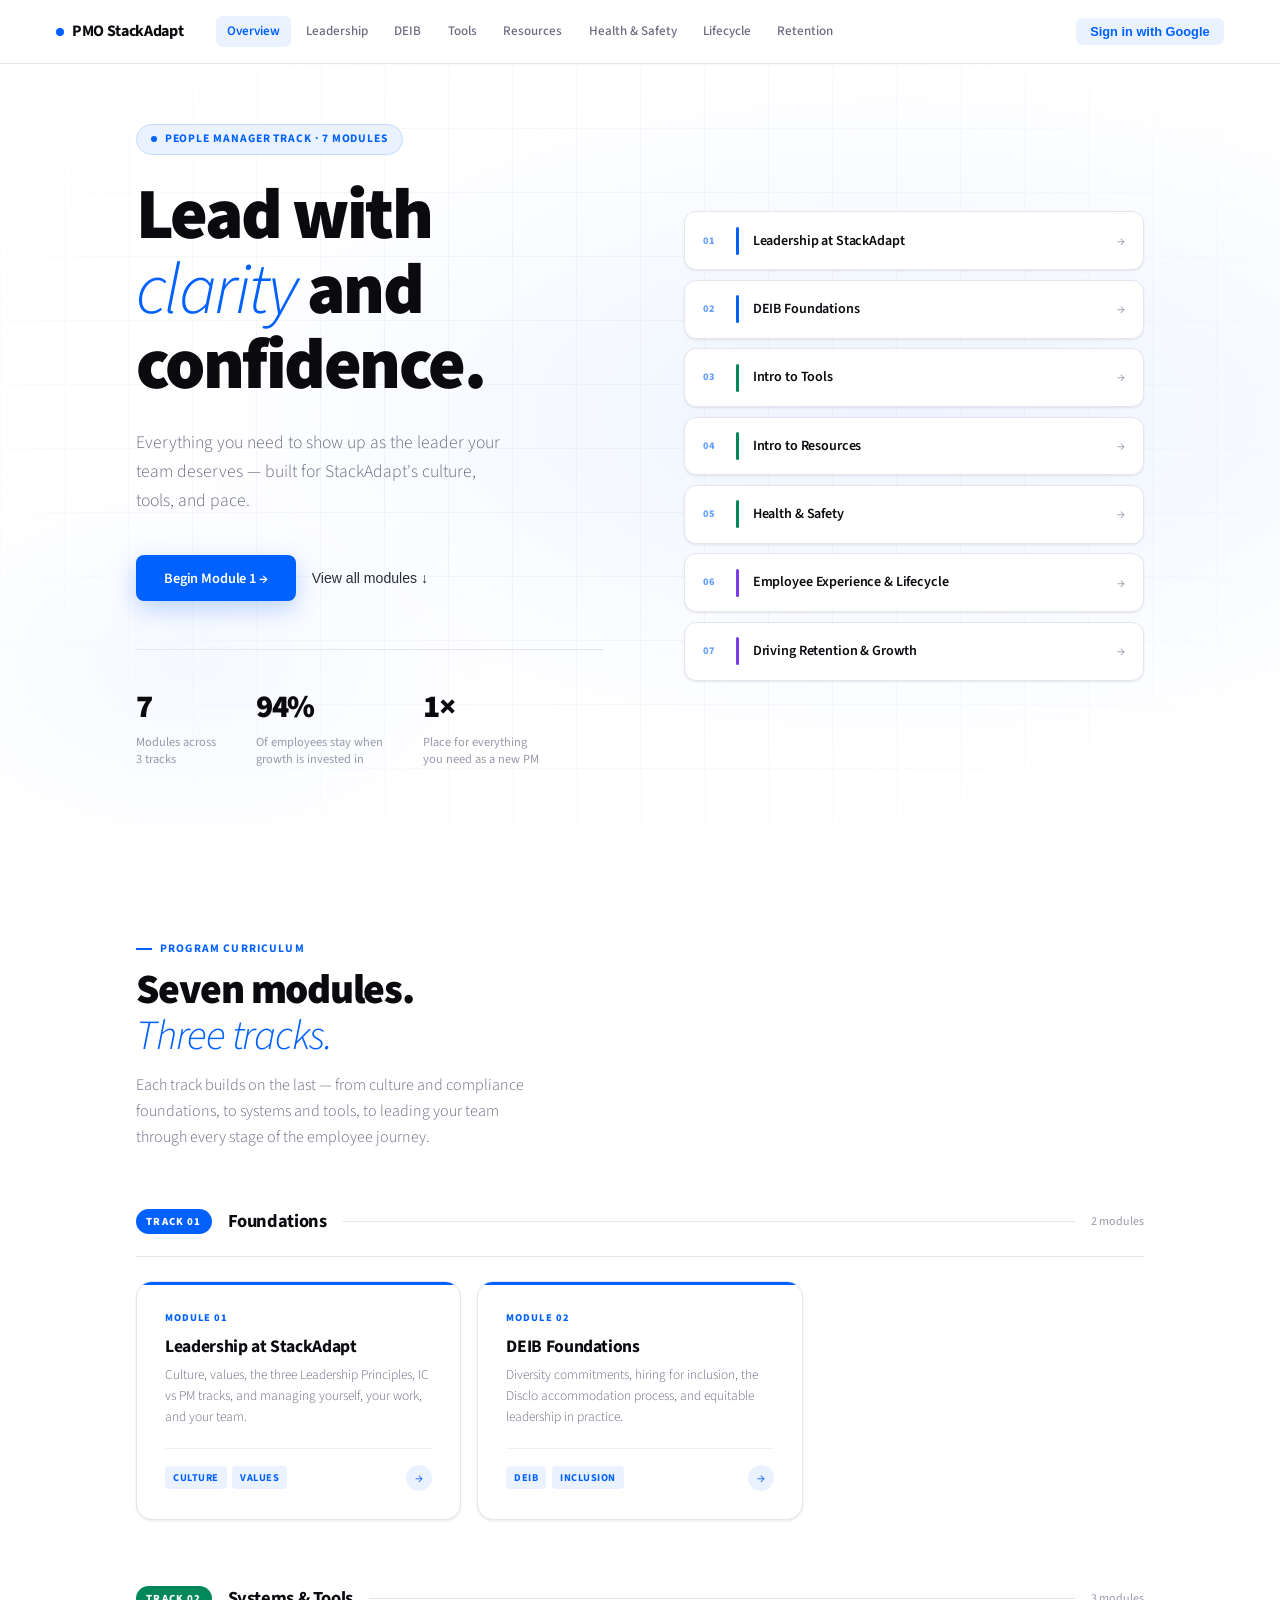
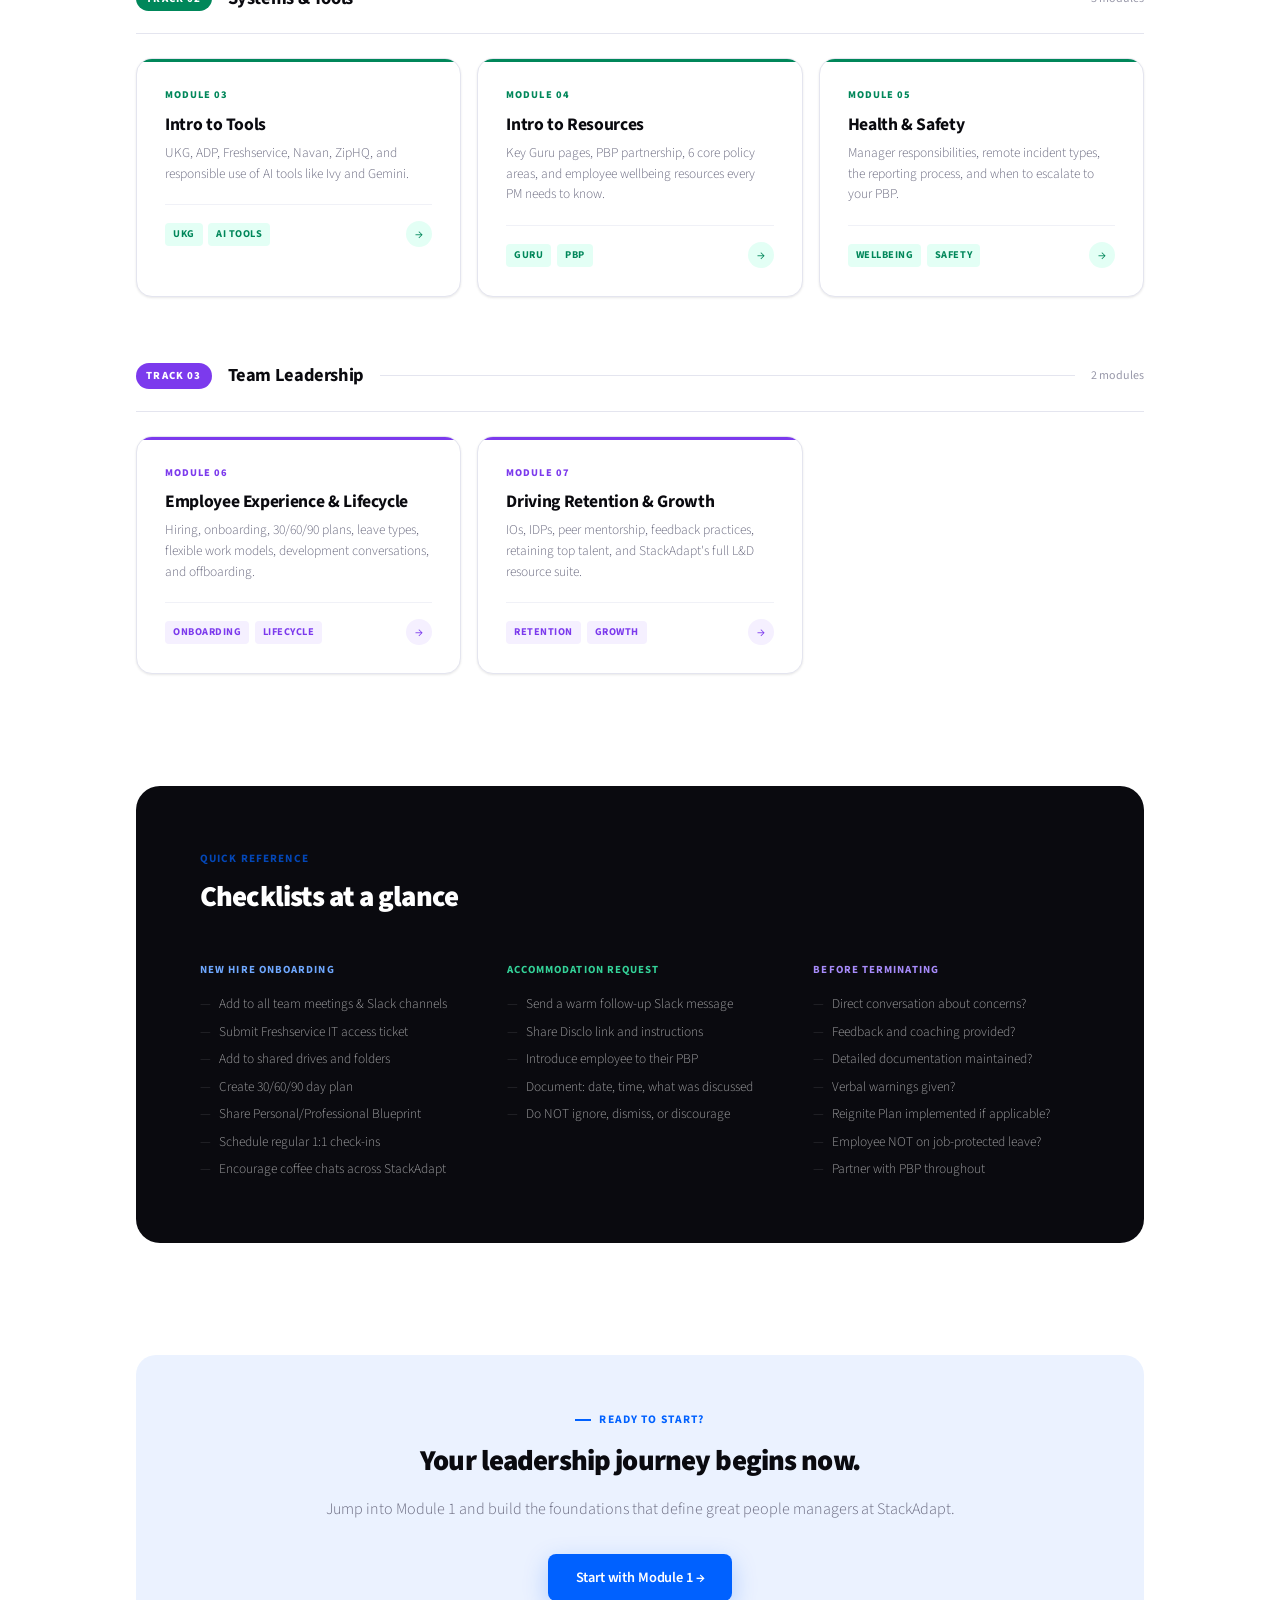
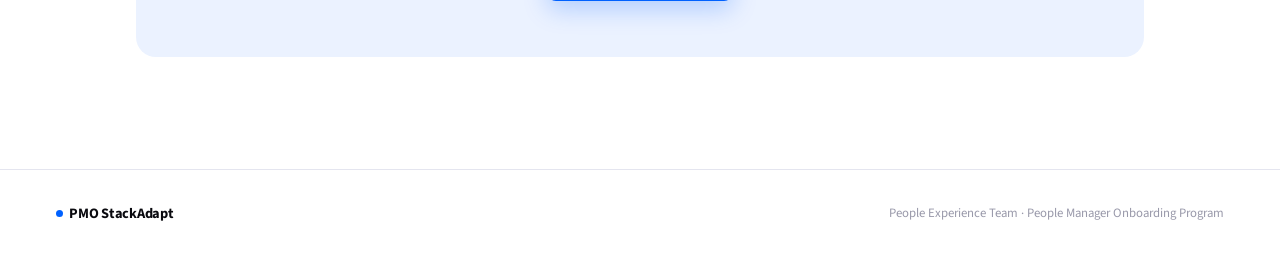
==== commit 9a28c8b2: "Update index.html" ====
--- a/index.html
+++ b/index.html
@@ -27,7 +27,7 @@
     <a id="n-m7" onclick="go('m7')">Retention</a>
   </div>
   <div class="nav-right">
-    <button class="btn-signin" id="btn-signin" onclick="openModal()">Sign in</button>
+<button class="btn-signin" id="btn-signin" onclick="openModal()">Sign in with Google</button>
     <div class="nav-user" id="nav-user" style="display:none">
       <img class="nav-avatar" src="" alt="">
       <span class="nav-name"></span>
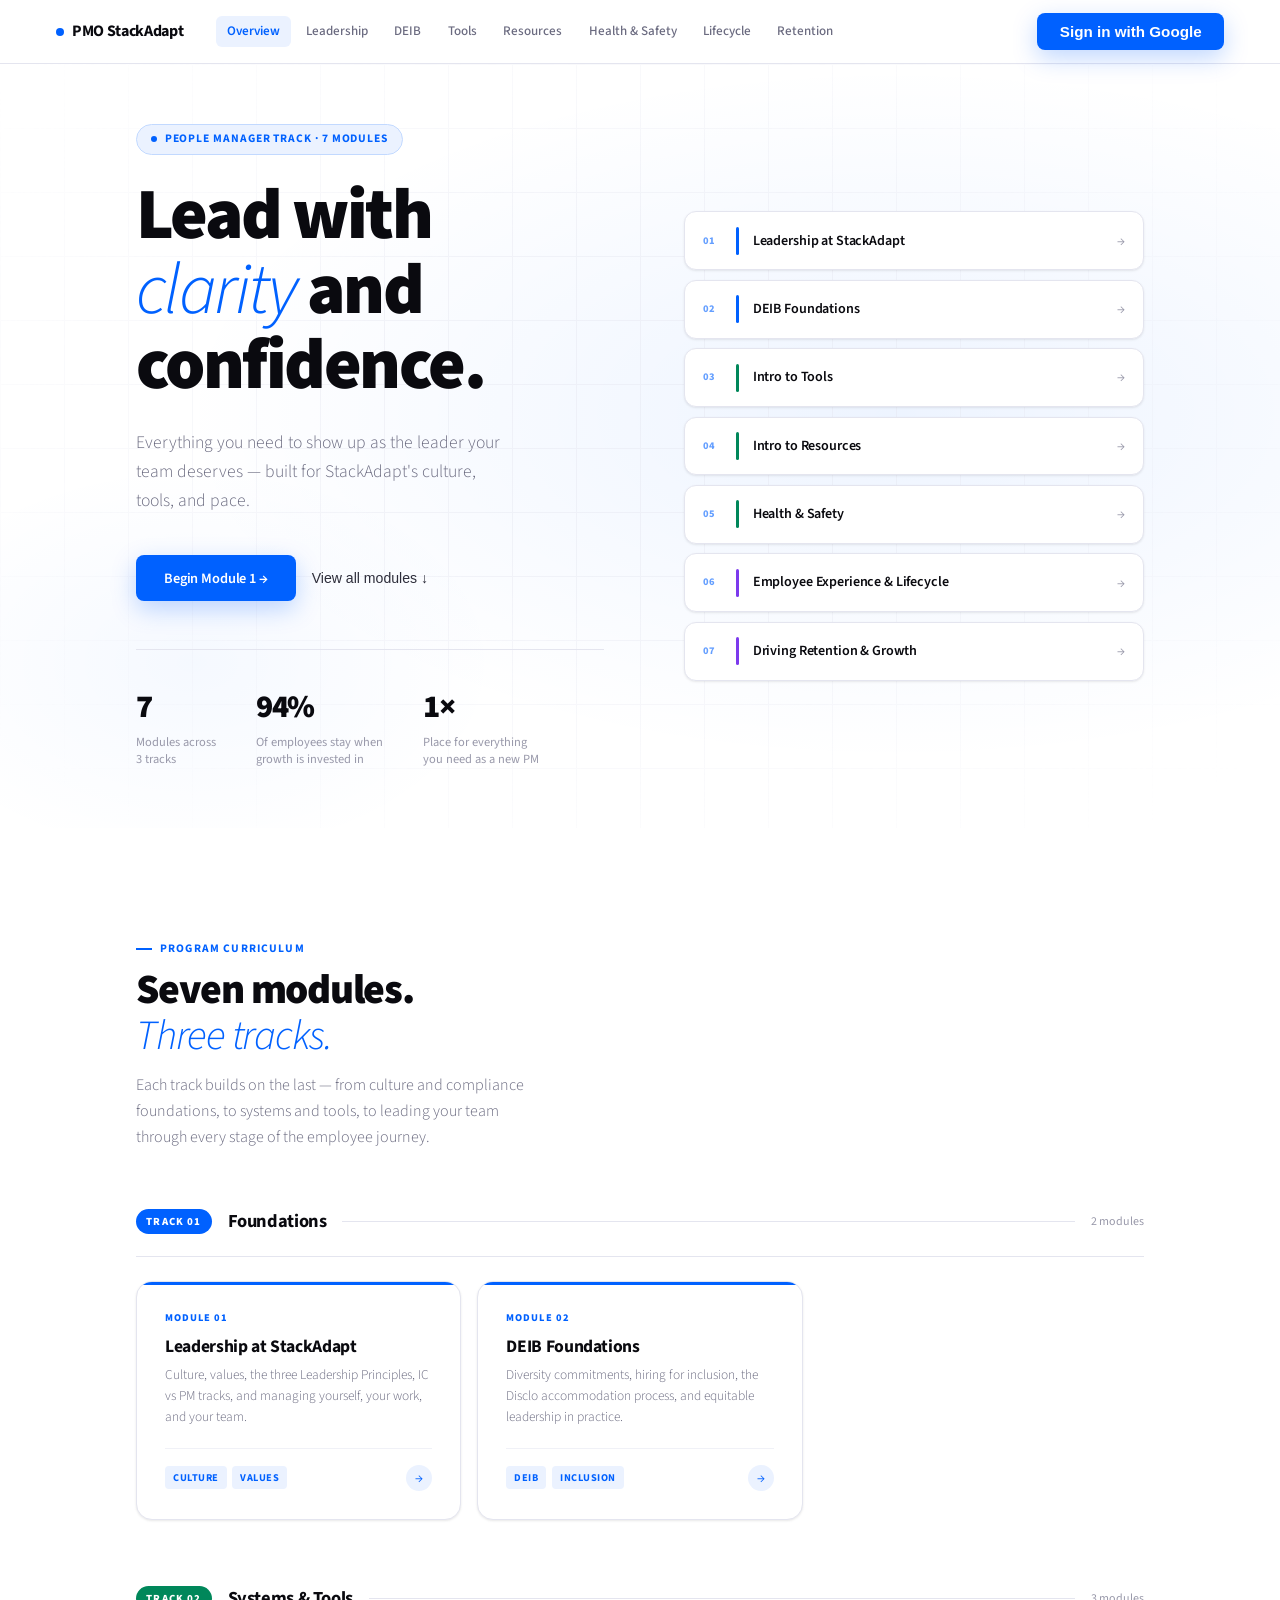
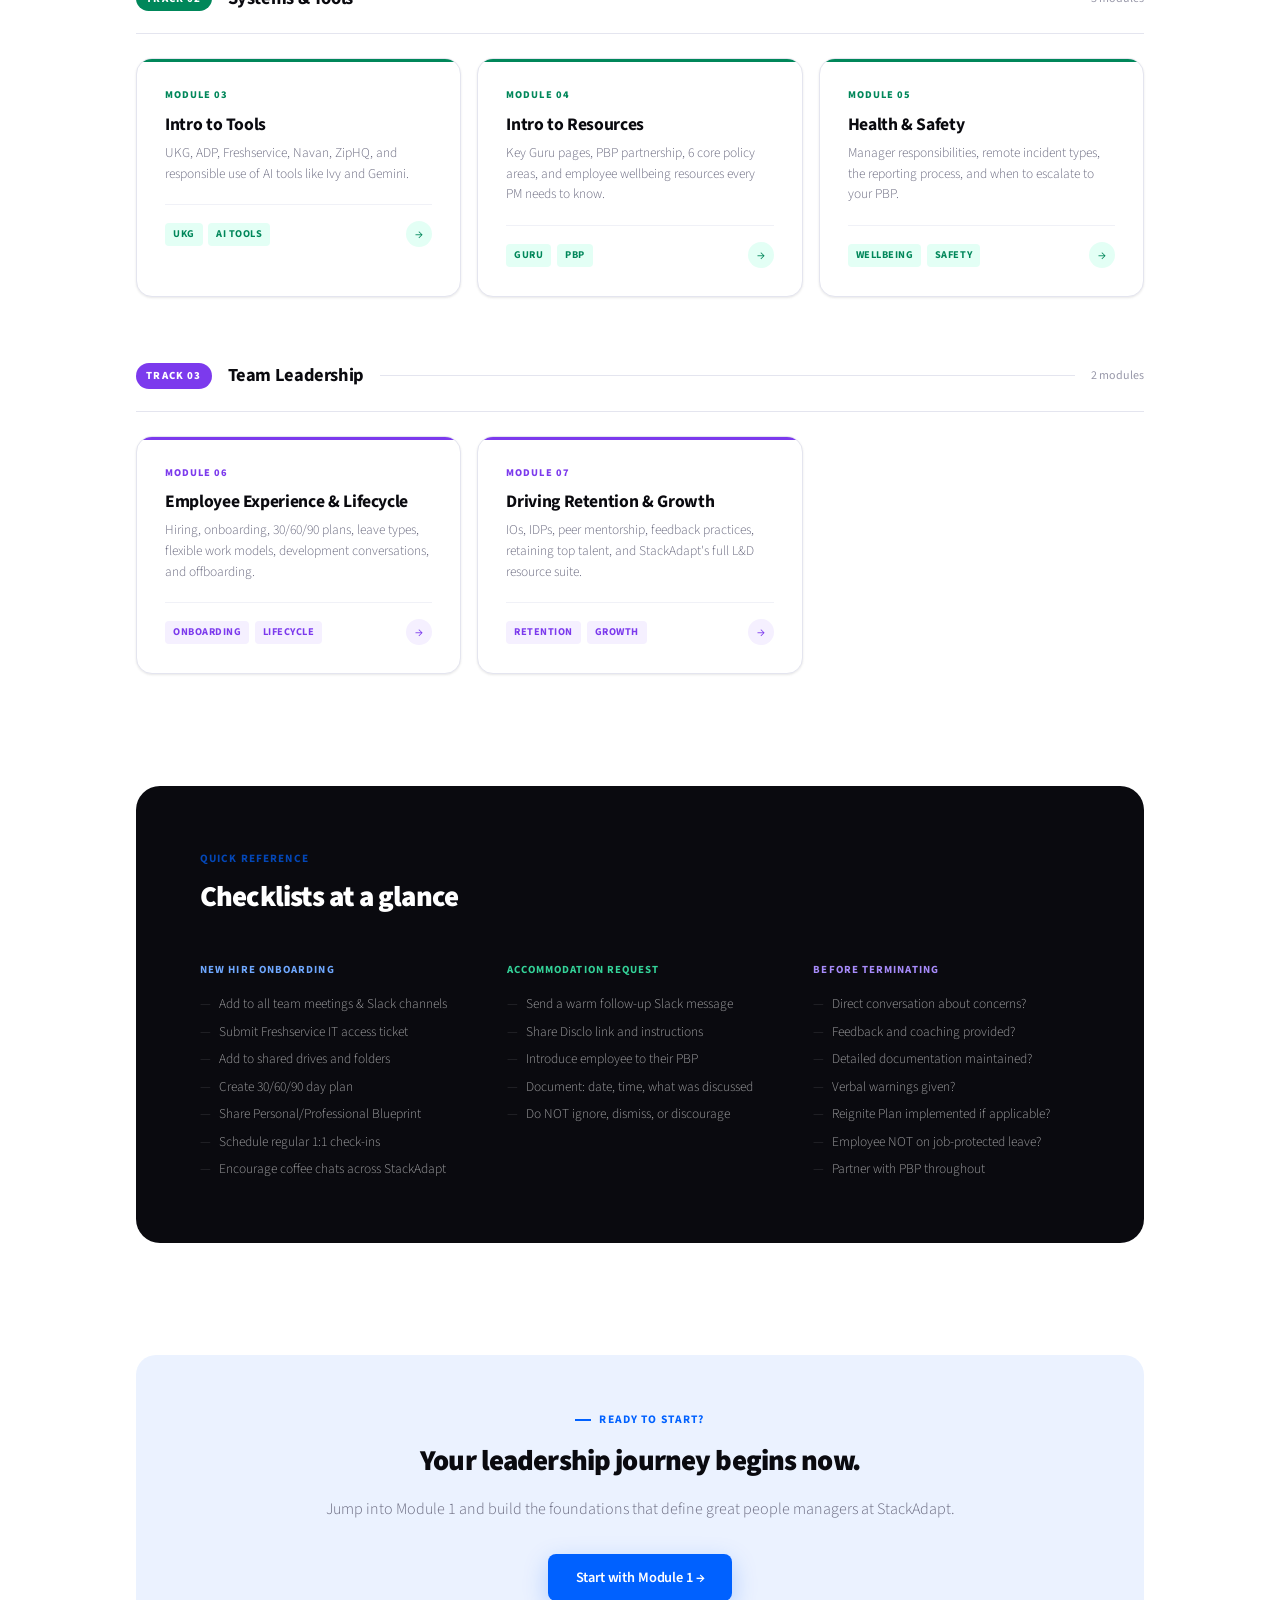
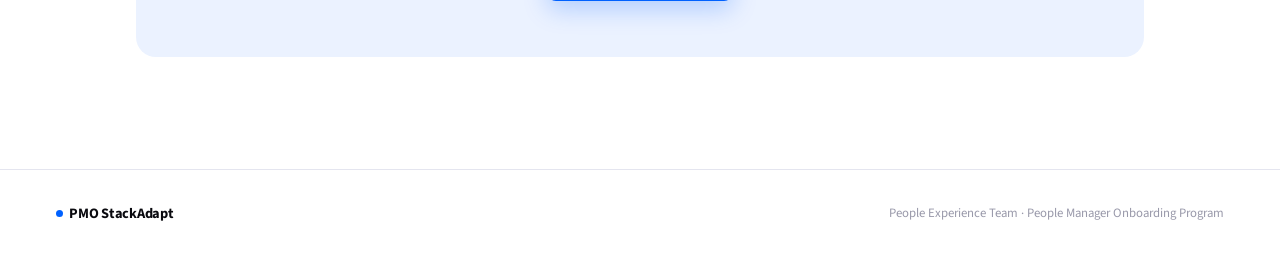
==== commit 38e8e134: "Remove Google sign-in buttons from modal Removed Google sign-in button and continue without signing " ====
--- a/index.html
+++ b/index.html
@@ -42,12 +42,7 @@
     <h2>Save your progress</h2>
     <p>Sign in with your Google account to save your checklist progress across devices and sessions.</p>
     <div id="google-btn-container"></div>
-    <button class="btn-google" onclick="openModal()">
-      <svg viewBox="0 0 24 24"><path fill="#4285F4" d="M22.56 12.25c0-.78-.07-1.53-.2-2.25H12v4.26h5.92c-.26 1.37-1.04 2.53-2.21 3.31v2.77h3.57c2.08-1.92 3.28-4.74 3.28-8.09z"/><path fill="#34A853" d="M12 23c2.97 0 5.46-.98 7.28-2.66l-3.57-2.77c-.98.66-2.23 1.06-3.71 1.06-2.86 0-5.29-1.93-6.16-4.53H2.18v2.84C3.99 20.53 7.7 23 12 23z"/><path fill="#FBBC05" d="M5.84 14.09c-.22-.66-.35-1.36-.35-2.09s.13-1.43.35-2.09V7.07H2.18C1.43 8.55 1 10.22 1 12s.43 3.45 1.18 4.93l3.66-2.84z"/><path fill="#EA4335" d="M12 5.38c1.62 0 3.06.56 4.21 1.64l3.15-3.15C17.45 2.09 14.97 1 12 1 7.7 1 3.99 3.47 2.18 7.07l3.66 2.84c.87-2.6 3.3-4.53 6.16-4.53z"/></svg>
-      Continue with Google
-    </button>
-    <button class="modal-close" onclick="closeModal()">Continue without signing in</button>
-  </div>
+     </div>
 </div>
 
 <!-- HOME PAGE -->
--- a/style.css
+++ b/style.css
@@ -58,10 +58,20 @@
 .nav-user { display: flex; align-items: center; gap: .5rem; font-size: .82rem; font-weight: 500; color: var(--ink-2); }
 .nav-avatar { width: 28px; height: 28px; border-radius: 50%; border: 2px solid var(--rule); object-fit: cover; }
 .btn-signin {
-  font-size: .8rem; font-weight: 600; color: var(--blue); background: var(--blue-lt);
-  border: none; padding: .35rem .9rem; border-radius: 6px; cursor: pointer; transition: all .15s;
-}
-.btn-signin:hover { background: var(--blue-mid); }
+  font-size: .95rem;
+  font-weight: 700;
+  color: white;
+  background: var(--blue);
+  border: none;
+  padding: .6rem 1.4rem;
+  border-radius: 8px;
+  cursor: pointer;
+  transition: all .15s;
+  box-shadow: var(--sh-blue);
+}
+.btn-signin:hover {
+  background: var(--blue-d);
+}
 .btn-signout {
   font-size: .75rem; font-weight: 500; color: var(--ink-3); background: none;
   border: 1px solid var(--rule); padding: .25rem .65rem; border-radius: 6px; cursor: pointer;
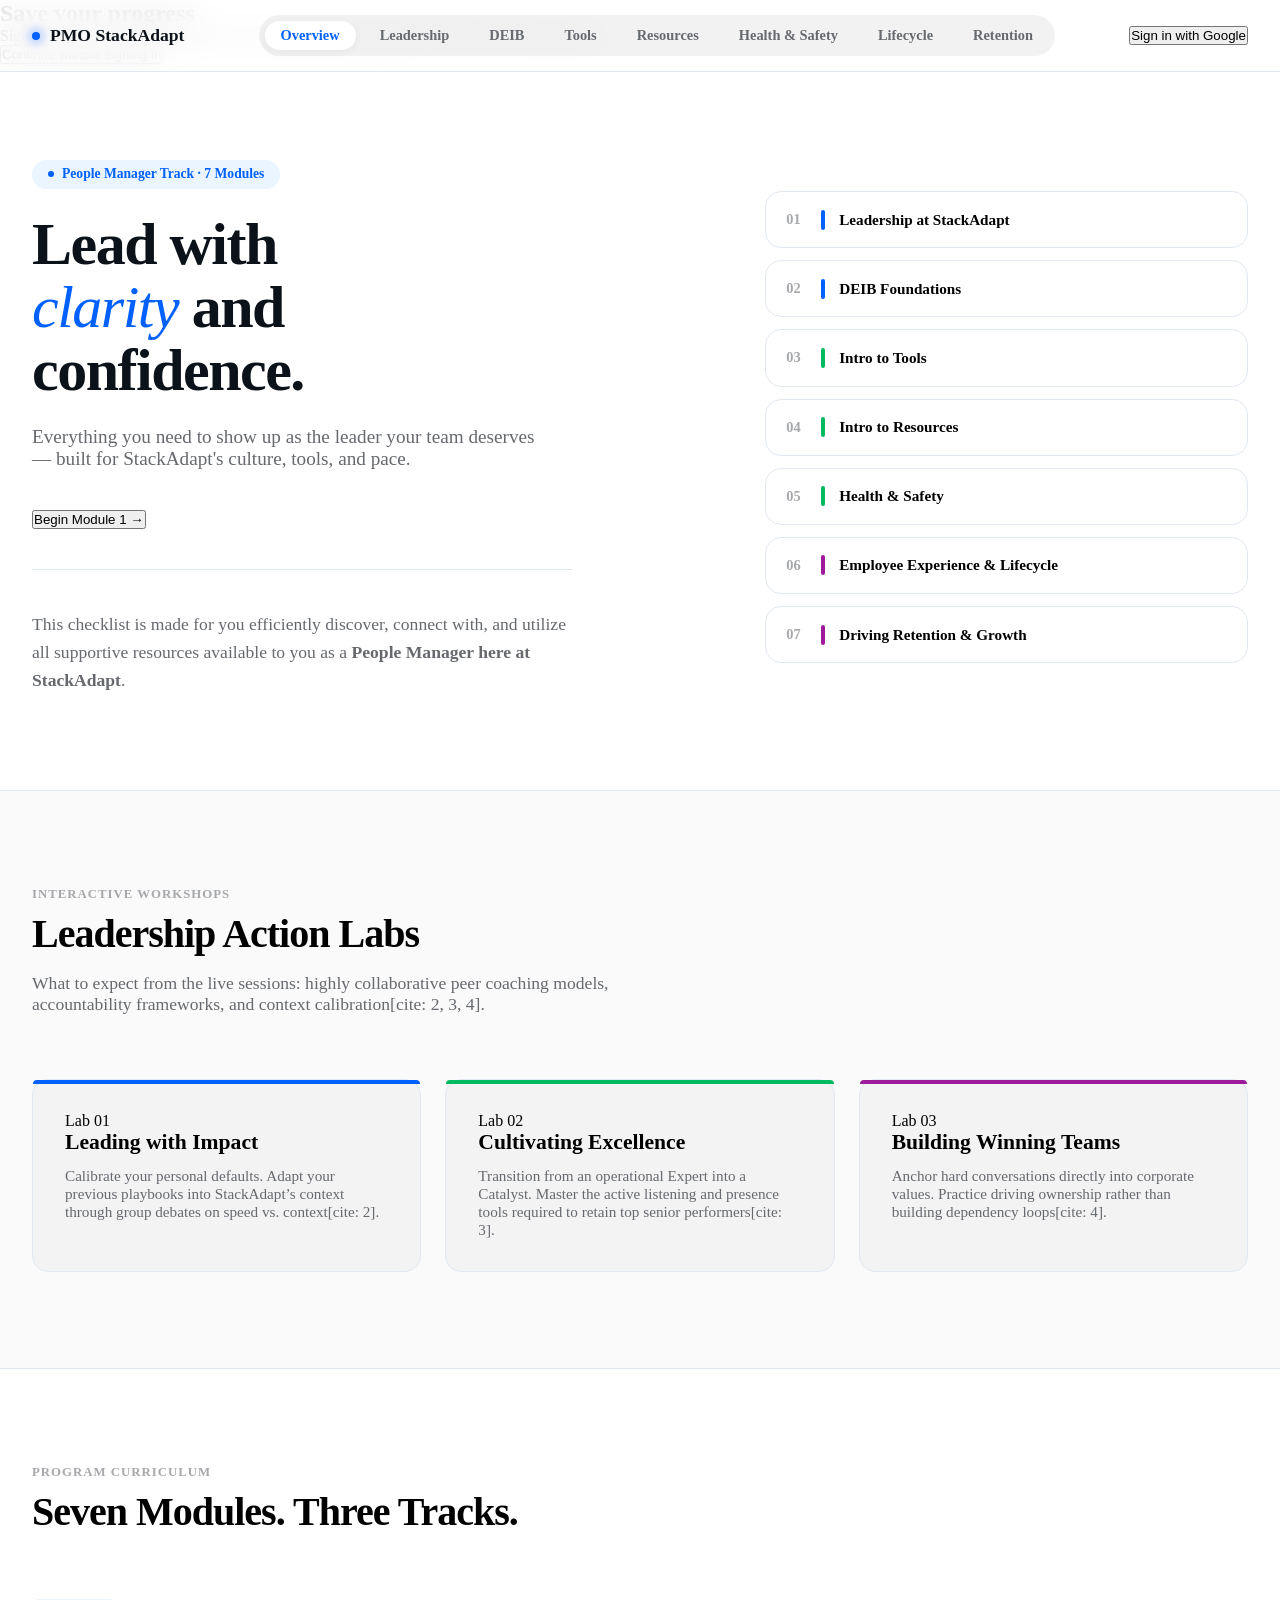
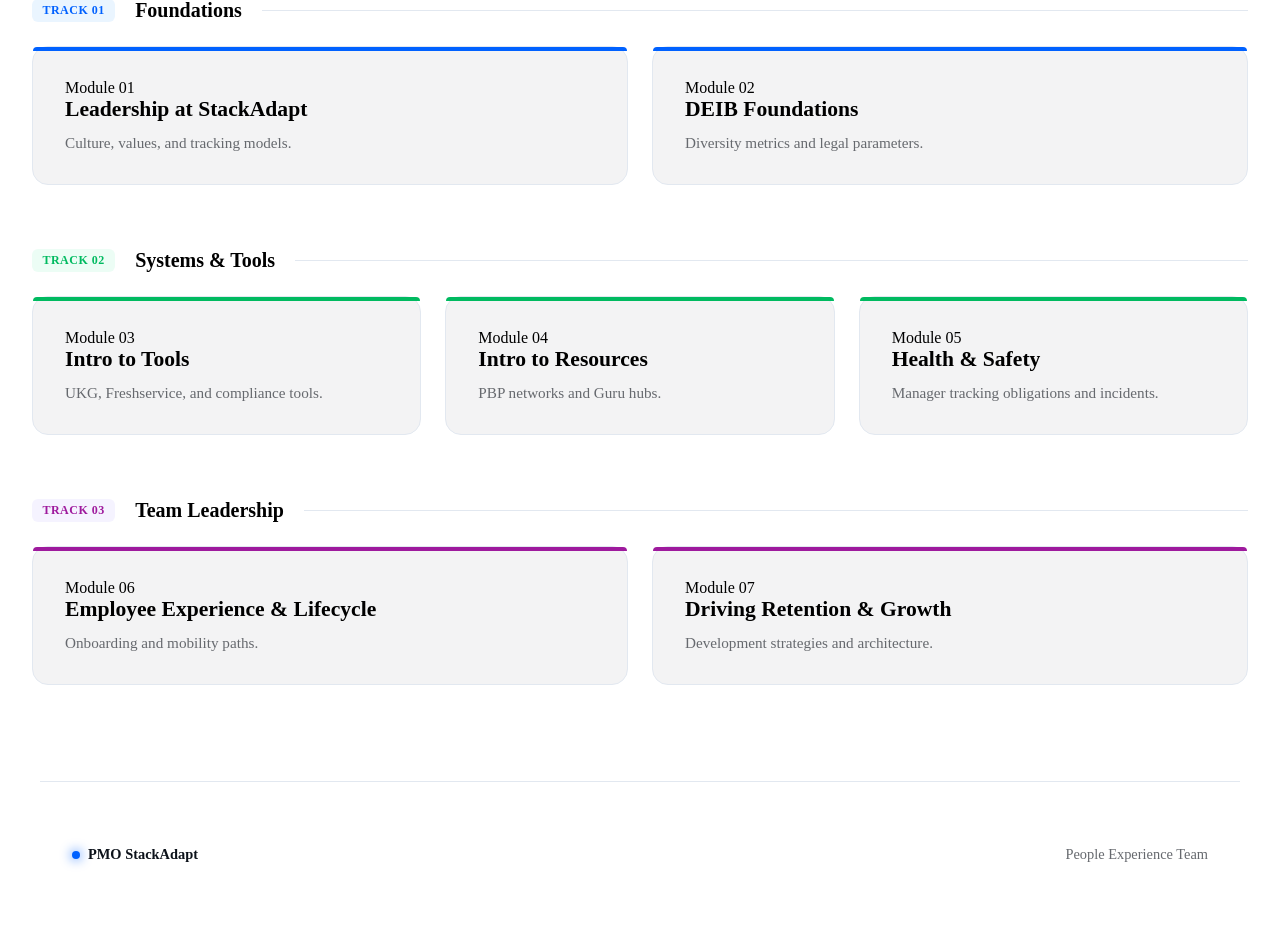
==== commit 9e196d31: "Rename index to index.html" ====
--- a/index.html
+++ b/index.html
@@ -1,682 +1,361 @@
 <!DOCTYPE html>
 <html lang="en">
 <head>
-<meta charset="UTF-8">
-<link rel="preconnect" href="https://fonts.googleapis.com">
-<link rel="preconnect" href="https://fonts.gstatic.com" crossorigin>
-<link href="https://fonts.googleapis.com/css2?family=Source+Sans+3:ital,wght@0,300;0,400;0,500;0,600;0,700;0,900;1,300;1,400;1,600&display=swap" rel="stylesheet">
-<meta name="viewport" content="width=device-width, initial-scale=1.0">
-<title>People Manager Onboarding · StackAdapt</title>
-<link rel="stylesheet" href="style.css">
+  <meta charset="UTF-8">
+  <meta name="viewport" content="width=device-width, initial-scale=1.0">
+  <title>People Manager Onboarding · StackAdapt</title>
+  <link rel="preconnect" href="https://fonts.googleapis.com">
+  <link rel="preconnect" href="https://fonts.gstatic.com" crossorigin>
+  <link href="https://fonts.googleapis.com/css2?family=Source+Sans+3:ital,wght@0,300;0,400;0,500;0,600;0,700;0,800;0,900;1,300;1,400;1,600&display=swap" rel="stylesheet">
+  <link rel="stylesheet" href="style.css">
 </head>
 <body id="app-root">
 
-<!-- NAV -->
-<nav class="nav">
-  <a class="nav-logo" href="#" onclick="go('home')">
-    <span class="dot"></span>PMO StackAdapt
-  </a>
-  <div class="nav-links">
-    <a id="n-home" class="active" onclick="go('home')">Overview</a>
-    <a id="n-m1" onclick="go('m1')">Leadership</a>
-    <a id="n-m2" onclick="go('m2')">DEIB</a>
-    <a id="n-m3" onclick="go('m3')">Tools</a>
-    <a id="n-m4" onclick="go('m4')">Resources</a>
-    <a id="n-m5" onclick="go('m5')">Health & Safety</a>
-    <a id="n-m6" onclick="go('m6')">Lifecycle</a>
-    <a id="n-m7" onclick="go('m7')">Retention</a>
-  </div>
-  <div class="nav-right">
-<button class="btn-signin" id="btn-signin" onclick="openModal()">Sign in with Google</button>
-    <div class="nav-user" id="nav-user" style="display:none">
-      <img class="nav-avatar" src="" alt="">
-      <span class="nav-name"></span>
-      <button class="btn-signout" onclick="signOut()">Sign out</button>
-    </div>
-  </div>
-</nav>
-
-<!-- SIGNIN MODAL -->
-<div class="modal-bg" id="signin-modal" onclick="if(event.target===this)closeModal()">
-  <div class="modal">
-    <h2>Save your progress</h2>
-    <p>Sign in with your Google account to save your checklist progress across devices and sessions.</p>
-    <div id="google-btn-container"></div>
-     </div>
-</div>
-
-<!-- HOME PAGE -->
-<div id="page-home">
-
-  <section class="hero">
-    <div class="hero-bg"></div>
-    <div class="hero-grid-lines"></div>
-    <div class="hero-inner">
-      <div>
-        <div class="hero-badge fade-up"><span class="badge-dot"></span>People Manager Track · 7 Modules</div>
-        <h1 class="fade-up fade-up-d1">Lead with<br><em>clarity</em> and<br>confidence.</h1>
-        <p class="hero-sub fade-up fade-up-d2">Everything you need to show up as the leader your team deserves — built for StackAdapt's culture, tools, and pace.</p>
-        <div class="hero-actions fade-up fade-up-d3">
-          <button class="btn-primary" onclick="go('m1')">Begin Module 1 →</button>
-          <button class="btn-ghost" onclick="document.getElementById('tracks').scrollIntoView({behavior:'smooth'})">View all modules ↓</button>
-        </div>
-        <div class="hero-stats fade-up">
-          <div class="hero-stat"><div class="num">7</div><div class="lbl">Modules across<br>3 tracks</div></div>
-          <div class="hero-stat"><div class="num">94%</div><div class="lbl">Of employees stay when<br>growth is invested in</div></div>
-          <div class="hero-stat"><div class="num">1×</div><div class="lbl">Place for everything<br>you need as a new PM</div></div>
-        </div>
-      </div>
-      <div class="hero-right fade-up fade-up-d2">
-        <div class="hero-module-preview" onclick="go('m1')"><span class="hmp-num">01</span><div class="hmp-bar t1"></div><span class="hmp-title">Leadership at StackAdapt</span><span class="hmp-arrow">→</span></div>
-        <div class="hero-module-preview" onclick="go('m2')"><span class="hmp-num">02</span><div class="hmp-bar t1"></div><span class="hmp-title">DEIB Foundations</span><span class="hmp-arrow">→</span></div>
-        <div class="hero-module-preview" onclick="go('m3')"><span class="hmp-num">03</span><div class="hmp-bar t2"></div><span class="hmp-title">Intro to Tools</span><span class="hmp-arrow">→</span></div>
-        <div class="hero-module-preview" onclick="go('m4')"><span class="hmp-num">04</span><div class="hmp-bar t2"></div><span class="hmp-title">Intro to Resources</span><span class="hmp-arrow">→</span></div>
-        <div class="hero-module-preview" onclick="go('m5')"><span class="hmp-num">05</span><div class="hmp-bar t2"></div><span class="hmp-title">Health & Safety</span><span class="hmp-arrow">→</span></div>
-        <div class="hero-module-preview" onclick="go('m6')"><span class="hmp-num">06</span><div class="hmp-bar t3"></div><span class="hmp-title">Employee Experience & Lifecycle</span><span class="hmp-arrow">→</span></div>
-        <div class="hero-module-preview" onclick="go('m7')"><span class="hmp-num">07</span><div class="hmp-bar t3"></div><span class="hmp-title">Driving Retention & Growth</span><span class="hmp-arrow">→</span></div>
-      </div>
-    </div>
-  </section>
-
-  <div id="tracks" class="tracks-section">
-    <div class="section-wrap">
-      <div class="tracks-header">
-        <div class="section-eyebrow">Program curriculum</div>
-        <h2 class="section-h2">Seven modules.<br><em>Three tracks.</em></h2>
-        <p class="section-lead">Each track builds on the last — from culture and compliance foundations, to systems and tools, to leading your team through every stage of the employee journey.</p>
-      </div>
-
-      <div class="tracks-grid">
-        <!-- Track 1 -->
-        <div class="track-block">
-          <div class="track-label-row">
-            <span class="tnum t1">Track 01</span>
-            <span class="tname">Foundations</span>
-            <span class="trule"></span>
-            <span class="tcnt">2 modules</span>
-          </div>
-          <div class="modules-row">
-            <a class="mod-card" onclick="go('m1')">
-              <div class="mod-card-accent t1"></div>
-              <div class="mod-card-num t1">Module 01</div>
-              <div class="mod-card-title">Leadership at StackAdapt</div>
-              <div class="mod-card-desc">Culture, values, the three Leadership Principles, IC vs PM tracks, and managing yourself, your work, and your team.</div>
-              <div class="mod-card-footer">
-                <div class="mod-tags"><span class="mod-tag t1">Culture</span><span class="mod-tag t1">Values</span></div>
-                <div class="mod-arrow t1">→</div>
-              </div>
-            </a>
-            <a class="mod-card" onclick="go('m2')">
-              <div class="mod-card-accent t1"></div>
-              <div class="mod-card-num t1">Module 02</div>
-              <div class="mod-card-title">DEIB Foundations</div>
-              <div class="mod-card-desc">Diversity commitments, hiring for inclusion, the Disclo accommodation process, and equitable leadership in practice.</div>
-              <div class="mod-card-footer">
-                <div class="mod-tags"><span class="mod-tag t1">DEIB</span><span class="mod-tag t1">Inclusion</span></div>
-                <div class="mod-arrow t1">→</div>
-              </div>
-            </a>
-          </div>
-        </div>
-
-        <!-- Track 2 -->
-        <div class="track-block">
-          <div class="track-label-row">
-            <span class="tnum t2">Track 02</span>
-            <span class="tname">Systems & Tools</span>
-            <span class="trule"></span>
-            <span class="tcnt">3 modules</span>
-          </div>
-          <div class="modules-row">
-            <a class="mod-card" onclick="go('m3')">
-              <div class="mod-card-accent t2"></div>
-              <div class="mod-card-num t2">Module 03</div>
-              <div class="mod-card-title">Intro to Tools</div>
-              <div class="mod-card-desc">UKG, ADP, Freshservice, Navan, ZipHQ, and responsible use of AI tools like Ivy and Gemini.</div>
-              <div class="mod-card-footer">
-                <div class="mod-tags"><span class="mod-tag t2">UKG</span><span class="mod-tag t2">AI Tools</span></div>
-                <div class="mod-arrow t2">→</div>
-              </div>
-            </a>
-            <a class="mod-card" onclick="go('m4')">
-              <div class="mod-card-accent t2"></div>
-              <div class="mod-card-num t2">Module 04</div>
-              <div class="mod-card-title">Intro to Resources</div>
-              <div class="mod-card-desc">Key Guru pages, PBP partnership, 6 core policy areas, and employee wellbeing resources every PM needs to know.</div>
-              <div class="mod-card-footer">
-                <div class="mod-tags"><span class="mod-tag t2">Guru</span><span class="mod-tag t2">PBP</span></div>
-                <div class="mod-arrow t2">→</div>
-              </div>
-            </a>
-            <a class="mod-card" onclick="go('m5')">
-              <div class="mod-card-accent t2"></div>
-              <div class="mod-card-num t2">Module 05</div>
-              <div class="mod-card-title">Health & Safety</div>
-              <div class="mod-card-desc">Manager responsibilities, remote incident types, the reporting process, and when to escalate to your PBP.</div>
-              <div class="mod-card-footer">
-                <div class="mod-tags"><span class="mod-tag t2">Wellbeing</span><span class="mod-tag t2">Safety</span></div>
-                <div class="mod-arrow t2">→</div>
-              </div>
-            </a>
-          </div>
-        </div>
-
-        <!-- Track 3 -->
-        <div class="track-block">
-          <div class="track-label-row">
-            <span class="tnum t3">Track 03</span>
-            <span class="tname">Team Leadership</span>
-            <span class="trule"></span>
-            <span class="tcnt">2 modules</span>
-          </div>
-          <div class="modules-row">
-            <a class="mod-card" onclick="go('m6')">
-              <div class="mod-card-accent t3"></div>
-              <div class="mod-card-num t3">Module 06</div>
-              <div class="mod-card-title">Employee Experience & Lifecycle</div>
-              <div class="mod-card-desc">Hiring, onboarding, 30/60/90 plans, leave types, flexible work models, development conversations, and offboarding.</div>
-              <div class="mod-card-footer">
-                <div class="mod-tags"><span class="mod-tag t3">Onboarding</span><span class="mod-tag t3">Lifecycle</span></div>
-                <div class="mod-arrow t3">→</div>
-              </div>
-            </a>
-            <a class="mod-card" onclick="go('m7')">
-              <div class="mod-card-accent t3"></div>
-              <div class="mod-card-num t3">Module 07</div>
-              <div class="mod-card-title">Driving Retention & Growth</div>
-              <div class="mod-card-desc">IOs, IDPs, peer mentorship, feedback practices, retaining top talent, and StackAdapt's full L&D resource suite.</div>
-              <div class="mod-card-footer">
-                <div class="mod-tags"><span class="mod-tag t3">Retention</span><span class="mod-tag t3">Growth</span></div>
-                <div class="mod-arrow t3">→</div>
-              </div>
-            </a>
-          </div>
-        </div>
-      </div>
-    </div>
-  </div>
-
-  <!-- QUICK REF -->
-  <div class="quick-ref-section">
-    <div class="section-wrap">
-      <div class="quick-ref-inner">
-        <div class="qr-top">
-          <div>
-            <div class="qr-eyebrow">Quick Reference</div>
-            <div class="qr-h">Checklists at a glance</div>
-          </div>
-        </div>
-        <div class="qr-grid">
-          <div class="qr-col">
-            <h4 class="c1">New hire onboarding</h4>
-            <ul>
-              <li>Add to all team meetings & Slack channels</li>
-              <li>Submit Freshservice IT access ticket</li>
-              <li>Add to shared drives and folders</li>
-              <li>Create 30/60/90 day plan</li>
-              <li>Share Personal/Professional Blueprint</li>
-              <li>Schedule regular 1:1 check-ins</li>
-              <li>Encourage coffee chats across StackAdapt</li>
-            </ul>
-          </div>
-          <div class="qr-col">
-            <h4 class="c2">Accommodation request</h4>
-            <ul>
-              <li>Send a warm follow-up Slack message</li>
-              <li>Share Disclo link and instructions</li>
-              <li>Introduce employee to their PBP</li>
-              <li>Document: date, time, what was discussed</li>
-              <li>Do NOT ignore, dismiss, or discourage</li>
-            </ul>
-          </div>
-          <div class="qr-col">
-            <h4 class="c3">Before terminating</h4>
-            <ul>
-              <li>Direct conversation about concerns?</li>
-              <li>Feedback and coaching provided?</li>
-              <li>Detailed documentation maintained?</li>
-              <li>Verbal warnings given?</li>
-              <li>Reignite Plan implemented if applicable?</li>
-              <li>Employee NOT on job-protected leave?</li>
-              <li>Partner with PBP throughout</li>
-            </ul>
-          </div>
-        </div>
-      </div>
-    </div>
-  </div>
-
-  <!-- CTA -->
-  <div class="section-wrap" style="padding-bottom: 2rem;">
-    <div class="cta-band">
-      <div class="section-eyebrow" style="justify-content:center">Ready to start?</div>
-      <h2>Your leadership journey begins now.</h2>
-      <p>Jump into Module 1 and build the foundations that define great people managers at StackAdapt.</p>
-      <button class="btn-primary" onclick="go('m1')">Start with Module 1 →</button>
-    </div>
-  </div>
-
-  <footer>
-    <div class="footer-logo"><span class="dot"></span>PMO StackAdapt</div>
-    <div>People Experience Team · People Manager Onboarding Program</div>
-  </footer>
-</div>
-
-<!-- MODULE PAGES (1-7) -->
-<div id="page-m1" style="display:none" class="mod-page">
-  <div class="mod-page-hero t1">
-    <div class="mph-inner">
-      <div>
-        <button class="mph-back" onclick="go('home')">← All modules</button>
-        <div class="mph-eyebrow t1">Module 01 · Track 1: Foundations</div>
-        <h1 class="mph-h1">Leadership at StackAdapt</h1>
-        <p class="mph-lead">Culture, values, the three Leadership Principles, IC vs PM tracks, and managing yourself, your work, and your team with intention.</p>
-      </div>
-      <div class="mph-sidebar" id="sidebar-m1">
-        <div class="mph-sidebar-label">In this module</div>
-        <nav class="mph-sidebar-nav" id="snav-m1"></nav>
-        <div class="progress-bar-wrap">
-          <div class="pb-label">Progress <span id="progress-label-m1">0%</span></div>
-          <div class="pb-track"><div class="pb-fill" id="progress-m1" style="width:0%"></div></div>
-        </div>
-      </div>
-    </div>
-  </div>
-  <div class="mod-page-body">
-    <div class="mod-page-content" id="content-m1">
-      <div class="content-block" id="m1-s0">
-        <h2 class="cb-h2"><span class="cb-num t1">01</span> Our Culture</h2>
-        <p class="cb-p">At StackAdapt, <strong>company culture is built through action</strong> — not through posters or policies. Every person at every level shapes the culture around them. As a fully remote and global company, maintaining culture requires intentional daily effort across digital platforms.</p>
-        <div class="callout t1"><strong>Observing your team:</strong> Be an impartial observer. Watch for emotions — what excites or frustrates your team? Notice what isn't there — topics unraised, channels underutilized, conversations that never happen.</div>
-        <p class="cb-p">StackAdapt uses <strong>CultureAmp</strong> twice per year (Q1 and Q3) to measure engagement and surface team-level insights for managers to act on.</p>
-      </div>
-
-      <div class="content-block" id="m1-s1">
-        <h2 class="cb-h2"><span class="cb-num t1">02</span> The Three Leadership Principles</h2>
-        <p class="cb-p">In addition to company values, People Managers are held to three leadership principles — non-negotiable for those in management roles.</p>
-        <div class="info-grid">
-          <div class="info-card"><h4 class="t1">All In</h4><p>Show up with focus, resilience, and drive to achieve success regardless of obstacles.</p></div>
-          <div class="info-card"><h4 class="t1">Force Multiplier</h4><p>Maximize resources, adapt to change, empower teams to achieve more. Develop, attract, and retain exceptional talent.</p></div>
-          <div class="info-card"><h4 class="t1">Champion Our Culture</h4><p>Embody integrity, foster trust, create an environment where everyone feels valued and empowered.</p></div>
-        </div>
-      </div>
-
-      <div class="content-block" id="m1-s2">
-        <h2 class="cb-h2"><span class="cb-num t1">03</span> IC vs. People Manager Tracks</h2>
-        <div class="info-grid">
-          <div class="info-card"><h4 class="t1">Individual Contributor (IC)</h4><p>Closest to the work. Responsible for delivering high-quality output and keeping StackAdapt running.</p></div>
-          <div class="info-card"><h4 class="t1">People Manager (PM)</h4><p>Stewards of the organization. Developing people is your primary craft — not just managing tasks.</p></div>
-        </div>
-        <p class="cb-p" style="margin-top:.75rem;">Both are assessed on Skills & Knowledge, Delivery, Quality, Care, and Adaptability — but scope and responsibility differ significantly.</p>
-      </div>
-
-      <div class="content-block" id="m1-s3">
-        <h2 class="cb-h2"><span class="cb-num t1">04</span> Three Areas of Focus</h2>
-        <div class="info-grid">
-          <div class="info-card"><h4 class="t1">Managing Yourself</h4><p>Cultivate self-awareness, embrace continuous reflection, identify strengths and growth areas.</p></div>
-          <div class="info-card"><h4 class="t1">Managing the Work</h4><p>Create space for great ideas, align team efforts with goals, unblock the team, drive results.</p></div>
-          <div class="info-card"><h4 class="t1">Managing the Team</h4><p>Build strong relationships, leverage your manager network, practice the Leadership Principles intentionally.</p></div>
-        </div>
-      </div>
-
-      <div class="content-block" id="m1-s4">
-        <h2 class="cb-h2"><span class="cb-num t1">05</span> Module Checklist</h2>
+  <!-- GLOBAL STICKY NAVIGATION HEADER -->
+  <nav class="nav">
+    <a class="nav-logo" href="#" onclick="go('home')"><span class="dot"></span>PMO StackAdapt</a>
+    <div class="nav-links">
+      <a id="n-home" class="active" onclick="go('home')">Overview</a>
+      <a id="n-m1" onclick="go('m1')">Leadership</a>
+      <a id="n-m2" onclick="go('m2')">DEIB</a>
+      <a id="n-m3" onclick="go('m3')">Tools</a>
+      <a id="n-m4" onclick="go('m4')">Resources</a>
+      <a id="n-m5" onclick="go('m5')">Health & Safety</a>
+      <a id="n-m6" onclick="go('m6')">Lifecycle</a>
+      <a id="n-m7" onclick="go('m7')">Retention</a>
+    </div>
+    <div class="nav-right">
+      <button class="btn-signin" onclick="openModal()">Sign in with Google</button>
+    </div>
+  </nav>
+
+  <!-- USER SIGN IN MODAL OVERLAY -->
+  <div class="modal-bg" id="signin-modal" onclick="if(event.target===this)closeModal()">
+    <div class="modal">
+      <h2>Save your progress</h2>
+      <p>Sign in with your Google account to save your checklist progress across devices and sessions.</p>
+      <button class="modal-close" onclick="closeModal()">Continue without signing in</button>
+    </div>
+  </div>
+
+  <!-- ==========================================================================
+       HOME HUB VIEWBOARD
+       ========================================================================== -->
+  <div id="page-home">
+    <section class="hero">
+      <div class="hero-inner">
+        <div>
+          <div class="hero-badge fade-up"><span class="badge-dot"></span>People Manager Track · 7 Modules</div>
+          <h1>Lead with<br><em>clarity</em> and<br>confidence.</h1>
+          <p class="hero-sub">Everything you need to show up as the leader your team deserves — built for StackAdapt's culture, tools, and pace.</p>
+          <div class="hero-actions">
+            <button class="btn-primary" onclick="go('m1')">Begin Module 1 →</button>
+          </div>
+          
+          <!-- Welcome Intro Descriptive Note Element Section -->
+          <div class="hero-onboarding-note">
+            <p>This checklist is made for you efficiently discover, connect with, and utilize all supportive resources available to you as a <strong>People Manager here at StackAdapt</strong>.</p>
+          </div>
+        </div>
+        <div class="hero-right">
+          <div class="hero-module-preview" onclick="go('m1')"><span class="hmp-num">01</span><div class="hmp-bar t1"></div><span class="hmp-title">Leadership at StackAdapt</span><span class="hmp-arrow">→</span></div>
+          <div class="hero-module-preview" onclick="go('m2')"><span class="hmp-num">02</span><div class="hmp-bar t1"></div><span class="hmp-title">DEIB Foundations</span><span class="hmp-arrow">→</span></div>
+          <div class="hero-module-preview" onclick="go('m3')"><span class="hmp-num">03</span><div class="hmp-bar t2"></div><span class="hmp-title">Intro to Tools</span><span class="hmp-arrow">→</span></div>
+          <div class="hero-module-preview" onclick="go('m4')"><span class="hmp-num">04</span><div class="hmp-bar t2"></div><span class="hmp-title">Intro to Resources</span><span class="hmp-arrow">→</span></div>
+          <div class="hero-module-preview" onclick="go('m5')"><span class="hmp-num">05</span><div class="hmp-bar t2"></div><span class="hmp-title">Health & Safety</span><span class="hmp-arrow">→</span></div>
+          <div class="hero-module-preview" onclick="go('m6')"><span class="hmp-num">06</span><div class="hmp-bar t3"></div><span class="hmp-title">Employee Experience & Lifecycle</span><span class="hmp-arrow">→</span></div>
+          <div class="hero-module-preview" onclick="go('m7')"><span class="hmp-num">07</span><div class="hmp-bar t3"></div><span class="hmp-title">Driving Retention & Growth</span><span class="hmp-arrow">→</span></div>
+        </div>
+      </div>
+    </section>
+
+    <!-- LIVE WORKSHOPS INTERACTIVE PANEL SECTION -->
+    <div class="tracks-section" style="background: #fafafa; border-top: 1px solid var(--border);">
+      <div class="section-wrap">
+        <div class="tracks-header">
+          <div class="section-eyebrow">Interactive Workshops</div>
+          <h2 class="section-h2">Leadership Action Labs</h2>
+          <p class="section-lead">What to expect from the live sessions: highly collaborative peer coaching models, accountability frameworks, and context calibration[cite: 2, 3, 4].</p>
+        </div>
+        <div class="modules-row">
+          <div class="mod-card">
+            <div class="mod-card-accent t1"></div>
+            <div class="mod-card-num t1">Lab 01</div>
+            <div class="mod-card-title">Leading with Impact</div>
+            <div class="mod-card-desc">Calibrate your personal defaults. Adapt your previous playbooks into StackAdapt’s context through group debates on speed vs. context[cite: 2].</div>
+          </div>
+          <div class="mod-card">
+            <div class="mod-card-accent t2"></div>
+            <div class="mod-card-num t2">Lab 02</div>
+            <div class="mod-card-title">Cultivating Excellence</div>
+            <div class="mod-card-desc">Transition from an operational Expert into a Catalyst. Master the active listening and presence tools required to retain top senior performers[cite: 3].</div>
+          </div>
+          <div class="mod-card">
+            <div class="mod-card-accent t3"></div>
+            <div class="mod-card-num t3">Lab 03</div>
+            <div class="mod-card-title">Building Winning Teams</div>
+            <div class="mod-card-desc">Anchor hard conversations directly into corporate values. Practice driving ownership rather than building dependency loops[cite: 4].</div>
+          </div>
+        </div>
+      </div>
+    </div>
+
+    <!-- CORE CURRICULUM OVERVIEW PATHS -->
+    <div class="tracks-section">
+      <div class="section-wrap">
+        <div class="tracks-header">
+          <div class="section-eyebrow">Program curriculum</div>
+          <h2 class="section-h2">Seven Modules. Three Tracks.</h2>
+        </div>
+        <div class="tracks-grid">
+          <div class="track-block">
+            <div class="track-label-row"><span class="tnum t1">Track 01</span><span class="tname">Foundations</span><span class="trule"></span></div>
+            <div class="modules-row">
+              <a class="mod-card" onclick="go('m1')"><div class="mod-card-accent t1"></div><div class="mod-card-num t1">Module 01</div><div class="mod-card-title">Leadership at StackAdapt</div><div class="mod-card-desc">Culture, values, and tracking models.</div></a>
+              <a class="mod-card" onclick="go('m2')"><div class="mod-card-accent t1"></div><div class="mod-card-num t1">Module 02</div><div class="mod-card-title">DEIB Foundations</div><div class="mod-card-desc">Diversity metrics and legal parameters.</div></a>
+            </div>
+          </div>
+          <div class="track-block">
+            <div class="track-label-row"><span class="tnum t2">Track 02</span><span class="tname">Systems & Tools</span><span class="trule"></span></div>
+            <div class="modules-row">
+              <a class="mod-card" onclick="go('m3')"><div class="mod-card-accent t2"></div><div class="mod-card-num t2">Module 03</div><div class="mod-card-title">Intro to Tools</div><div class="mod-card-desc">UKG, Freshservice, and compliance tools.</div></a>
+              <a class="mod-card" onclick="go('m4')"><div class="mod-card-accent t2"></div><div class="mod-card-num t2">Module 04</div><div class="mod-card-title">Intro to Resources</div><div class="mod-card-desc">PBP networks and Guru hubs.</div></a>
+              <a class="mod-card" onclick="go('m5')"><div class="mod-card-accent t2"></div><div class="mod-card-num t2">Module 05</div><div class="mod-card-title">Health & Safety</div><div class="mod-card-desc">Manager tracking obligations and incidents.</div></a>
+            </div>
+          </div>
+          <div class="track-block">
+            <div class="track-label-row"><span class="tnum t3">Track 03</span><span class="tname">Team Leadership</span><span class="trule"></span></div>
+            <div class="modules-row">
+              <a class="mod-card" onclick="go('m6')"><div class="mod-card-accent t3"></div><div class="mod-card-num t3">Module 06</div><div class="mod-card-title">Employee Experience & Lifecycle</div><div class="mod-card-desc">Onboarding and mobility paths.</div></a>
+              <a class="mod-card" onclick="go('m7')"><div class="mod-card-accent t3"></div><div class="mod-card-num t3">Module 07</div><div class="mod-card-title">Driving Retention & Growth</div><div class="mod-card-desc">Development strategies and architecture.</div></a>
+            </div>
+          </div>
+        </div>
+      </div>
+    </div>
+    <footer><div class="footer-logo"><span class="dot"></span>PMO StackAdapt</div><div>People Experience Team</div></footer>
+  </div>
+
+  <!-- MODULE 1: LEADERSHIP -->
+  <div id="page-m1" style="display:none" class="mod-page">
+    <div class="mod-page-hero t1"><div class="mph-inner"><div>
+      <div class="pill-btn-wrap"><button class="pill-btn-inner" onclick="go('home')"><svg width="14" height="14" viewBox="0 0 24 24" fill="none" stroke="currentColor" stroke-width="2.5"><path d="M19 12H5M12 19l-7-7 7-7"/></svg>All modules</button></div>
+      <div class="mph-eyebrow t1">Module 01 · Track 1: Foundations</div>
+      <h1 class="mph-h1">Leadership at StackAdapt</h1>
+    </div></div></div>
+    <div class="mod-page-body-full">
+      <div class="module-interactive-split">
         <div class="checklist-card" data-checklist="m1">
           <h3>Leadership foundations</h3>
           <div class="check-item"><div class="chk"></div><span>I understand and can articulate StackAdapt's three Leadership Principles</span></div>
           <div class="check-item"><div class="chk"></div><span>I understand the difference between the IC and PM performance tracks</span></div>
           <div class="check-item"><div class="chk"></div><span>I've reflected on managing myself, my work, and my team</span></div>
-          <div class="check-item"><div class="chk"></div><span>I know when StackAdapt's CultureAmp surveys run and how to use results</span></div>
-          <div class="check-item"><div class="chk"></div><span>I can name behaviors that contribute to a positive remote team culture</span></div>
-        </div>
-      </div>
-
-      <div class="mod-nav-row">
-        <button class="btn-back-mod" onclick="go('home')">← Overview</button>
-        <button class="btn-next-mod t1" onclick="go('m2')">DEIB Foundations →</button>
-      </div>
-    </div>
-    <div>
-      <div class="mph-sidebar" style="position:sticky;top:80px;">
-        <div class="mph-sidebar-label">In this module</div>
-        <nav class="mph-sidebar-nav">
-          <a href="#m1-s0"><span class="snav-dot" style="background:var(--blue)"></span>Our Culture</a>
-          <a href="#m1-s1"><span class="snav-dot" style="background:var(--blue)"></span>Leadership Principles</a>
-          <a href="#m1-s2"><span class="snav-dot" style="background:var(--blue)"></span>IC vs PM Tracks</a>
-          <a href="#m1-s3"><span class="snav-dot" style="background:var(--blue)"></span>Three Areas of Focus</a>
-          <a href="#m1-s4"><span class="snav-dot" style="background:var(--blue)"></span>Module Checklist</a>
-        </nav>
-        <div class="progress-bar-wrap">
-          <div class="pb-label">Progress <span id="progress-label-m1b">—</span></div>
-          <div class="pb-track"><div class="pb-fill" id="progress-m1b" style="width:0%"></div></div>
-        </div>
-      </div>
-    </div>
-  </div>
-  <footer><div class="footer-logo"><span class="dot"></span>PMO StackAdapt</div><div>People Experience Team</div></footer>
-</div>
-
-<!-- MODULE 2: DEIB -->
-<div id="page-m2" style="display:none" class="mod-page">
-  <div class="mod-page-hero t1"><div class="mph-inner"><div>
-    <button class="mph-back" onclick="go('home')">← All modules</button>
-    <div class="mph-eyebrow t1">Module 02 · Track 1: Foundations</div>
-    <h1 class="mph-h1">DEIB Foundations</h1>
-    <p class="mph-lead">StackAdapt's diversity commitments, hiring for inclusion, the Disclo accommodation process, and equitable leadership in practice.</p>
-  </div><div class="mph-sidebar">
-    <div class="mph-sidebar-label">In this module</div>
-    <nav class="mph-sidebar-nav"><a href="#m2-s0"><span class="snav-dot" style="background:var(--blue)"></span>DEIB Commitment</a><a href="#m2-s1"><span class="snav-dot" style="background:var(--blue)"></span>Accommodations</a><a href="#m2-s2"><span class="snav-dot" style="background:var(--blue)"></span>Equitable Leadership</a><a href="#m2-s3"><span class="snav-dot" style="background:var(--blue)"></span>Checklist</a></nav>
-    <div class="progress-bar-wrap"><div class="pb-label">Progress <span id="progress-label-m2">0%</span></div><div class="pb-track"><div class="pb-fill" id="progress-m2" style="width:0%"></div></div></div>
-  </div></div></div>
-  <div class="mod-page-body"><div class="mod-page-content">
-    <div class="content-block" id="m2-s0">
-      <h2 class="cb-h2"><span class="cb-num t1">01</span> StackAdapt's DEIB Commitment</h2>
-      <p class="cb-p">Measured annually through <strong>Diversio</strong> surveys. Current goals: increase female + non-binary representation by <strong>3%</strong>, BIPOC representation at all levels by <strong>2%</strong>, increase allyship and psychological safety, and involve <strong>#superpowers-at-stack</strong> in decision-making.</p>
-    </div>
-    <div class="content-block" id="m2-s1">
-      <h2 class="cb-h2"><span class="cb-num t1">02</span> Accommodations</h2>
-      <div class="callout warn"><strong>Accommodations are a legal requirement — not optional.</strong> StackAdapt uses <strong>Disclo</strong> (via Okta) to manage health disclosures and accommodation requests.</div>
-      <p class="cb-p">When an accommodation is disclosed, you must:</p>
-      <ul class="cb-ul"><li>Send a warm follow-up Slack message thanking the employee</li><li>Provide the Disclo link and accommodation page instructions</li><li>Introduce the employee to their <strong>People Business Partner (PBP)</strong></li><li>Document: date, time, and what was discussed</li></ul>
-      <div class="callout t1"><strong>Do NOT:</strong> ignore, dismiss, fail to document, or discourage employees from contacting their PBP.</div>
-    </div>
-    <div class="content-block" id="m2-s2">
-      <h2 class="cb-h2"><span class="cb-num t1">03</span> Being an Equitable Leader</h2>
-      <p class="cb-p">Inclusive leadership addresses two fundamental human needs: <strong>belonging</strong> and <strong>feeling valued</strong>.</p>
-      <div class="info-grid">
-        <div class="info-card"><h4 class="t1">Belonging</h4><p>Create space where people feel genuinely included. Foster psychological safety every day.</p></div>
-        <div class="info-card"><h4 class="t1">Feeling Valued</h4><p>Recognize that different people need different support. Equal opportunity is the floor, not the ceiling.</p></div>
-        <div class="info-card"><h4 class="t1">Authenticity</h4><p>Build an environment where people can show up as their full selves every single day.</p></div>
-      </div>
-    </div>
-    <div class="content-block" id="m2-s3">
-      <h2 class="cb-h2"><span class="cb-num t1">04</span> Module Checklist</h2>
-      <div class="checklist-card" data-checklist="m2">
-        <h3>DEIB foundations</h3>
-        <div class="check-item"><div class="chk"></div><span>I know how to access Disclo via Okta</span></div>
-        <div class="check-item"><div class="chk"></div><span>I know the 4 steps when an accommodation is disclosed</span></div>
-        <div class="check-item"><div class="chk"></div><span>I understand accommodations are a legal requirement</span></div>
-        <div class="check-item"><div class="chk"></div><span>I can name my team's PBP and how to reach them</span></div>
-        <div class="check-item"><div class="chk"></div><span>I know where to find StackAdapt's current DEIB goals</span></div>
-      </div>
-    </div>
-    <div class="mod-nav-row"><button class="btn-back-mod" onclick="go('m1')">← Leadership</button><button class="btn-next-mod t2" onclick="go('m3')">Intro to Tools →</button></div>
-  </div><div></div></div>
-  <footer><div class="footer-logo"><span class="dot"></span>PMO StackAdapt</div><div>People Experience Team</div></footer>
-</div>
-
-<!-- MODULE 3: TOOLS -->
-<div id="page-m3" style="display:none" class="mod-page">
-  <div class="mod-page-hero t2"><div class="mph-inner"><div>
-    <button class="mph-back" onclick="go('home')">← All modules</button>
-    <div class="mph-eyebrow t2">Module 03 · Track 2: Systems & Tools</div>
-    <h1 class="mph-h1">Intro to Tools</h1>
-    <p class="mph-lead">The platforms and tools you'll use day-to-day: UKG, ADP, Freshservice, Navan, ZipHQ, and responsible AI use.</p>
-  </div><div class="mph-sidebar">
-    <div class="mph-sidebar-label">In this module</div>
-    <nav class="mph-sidebar-nav"><a href="#m3-s0"><span class="snav-dot" style="background:var(--green)"></span>UKG & ADP</a><a href="#m3-s1"><span class="snav-dot" style="background:var(--green)"></span>Freshservice & Navan</a><a href="#m3-s2"><span class="snav-dot" style="background:var(--green)"></span>ZipHQ & AI Tools</a><a href="#m3-s3"><span class="snav-dot" style="background:var(--green)"></span>Checklist</a></nav>
-    <div class="progress-bar-wrap"><div class="pb-label">Progress <span id="progress-label-m3">0%</span></div><div class="pb-track"><div class="pb-fill" id="progress-m3" style="width:0%;background:var(--green)"></div></div></div>
-  </div></div></div>
-  <div class="mod-page-body"><div class="mod-page-content">
-    <div class="content-block" id="m3-s0">
-      <h2 class="cb-h2"><span class="cb-num t2">01</span> UKG & ADP</h2>
-      <div class="info-grid">
-        <div class="info-card"><h4 class="t2">UKG (HRIS)</h4><p>Primary HR system since July 2025. Access via Okta. Use for time-off approvals, org chart, and employee data changes.</p></div>
-        <div class="info-card"><h4 class="t2">ADP (Payroll)</h4><p>View and verify payroll, job titles, compensation. Run reports for reviews and audits. Access via Okta.</p></div>
-      </div>
-    </div>
-    <div class="content-block" id="m3-s1">
-      <h2 class="cb-h2"><span class="cb-num t2">02</span> Freshservice & Navan</h2>
-      <div class="info-grid">
-        <div class="info-card"><h4 class="t2">Freshservice (IT)</h4><p>Approve access requests, complete onboarding tickets, submit issues, report security incidents.</p></div>
-        <div class="info-card"><h4 class="t2">Navan (Travel)</h4><p>Review and approve business travel. Verify dates, budgets, and policy alignment.</p></div>
-      </div>
-      <div class="callout t2"><strong>For IT questions:</strong> Slack <strong>#global-it-service-desk</strong></div>
-    </div>
-    <div class="content-block" id="m3-s2">
-      <h2 class="cb-h2"><span class="cb-num t2">03</span> ZipHQ & AI Tools</h2>
-      <p class="cb-p"><strong>ZipHQ</strong> handles all non-T&E purchases: software renewals, new partnerships, trials, additional licenses.</p>
-      <div class="callout t2"><strong>All non-T&E purchases must go through ZipHQ.</strong> No exceptions.</div>
-      <p class="cb-p"><strong>Ivy & Gemini:</strong> Use AI to augment, not replace, human judgment. <strong>Never input</strong> StackAdapt confidential info, client data, or personal data into AI prompts.</p>
-    </div>
-    <div class="content-block" id="m3-s3">
-      <h2 class="cb-h2"><span class="cb-num t2">04</span> Module Checklist</h2>
-      <div class="checklist-card t2-check" data-checklist="m3">
-        <h3>Tools & systems</h3>
-        <div class="check-item"><div class="chk"></div><span>I can log into UKG via Okta and approve time-off requests</span></div>
-        <div class="check-item"><div class="chk"></div><span>I know how to submit an IT access request in Freshservice</span></div>
-        <div class="check-item"><div class="chk"></div><span>I know all non-T&E purchases go through ZipHQ</span></div>
-        <div class="check-item"><div class="chk"></div><span>I've reviewed the Guidelines for AI Tool Usage at StackAdapt</span></div>
-        <div class="check-item"><div class="chk"></div><span>I know the Payroll Connect Page for country-specific guidance</span></div>
-      </div>
-    </div>
-    <div class="mod-nav-row"><button class="btn-back-mod" onclick="go('m2')">← DEIB</button><button class="btn-next-mod t2" onclick="go('m4')">Intro to Resources →</button></div>
-  </div><div></div></div>
-  <footer><div class="footer-logo"><span class="dot"></span>PMO StackAdapt</div><div>People Experience Team</div></footer>
-</div>
-
-<!-- MODULE 4: RESOURCES -->
-<div id="page-m4" style="display:none" class="mod-page">
-  <div class="mod-page-hero t2"><div class="mph-inner"><div>
-    <button class="mph-back" onclick="go('home')">← All modules</button>
-    <div class="mph-eyebrow t2">Module 04 · Track 2: Systems & Tools</div>
-    <h1 class="mph-h1">Intro to Resources</h1>
-    <p class="mph-lead">Key Guru pages, your PBP partnership, the 6 core policy areas every PM needs to know, and employee wellbeing resources.</p>
-  </div><div class="mph-sidebar">
-    <div class="mph-sidebar-label">In this module</div>
-    <nav class="mph-sidebar-nav"><a href="#m4-s0"><span class="snav-dot" style="background:var(--green)"></span>6 Core Resources</a><a href="#m4-s1"><span class="snav-dot" style="background:var(--green)"></span>Wellbeing</a><a href="#m4-s2"><span class="snav-dot" style="background:var(--green)"></span>Your PBP</a><a href="#m4-s3"><span class="snav-dot" style="background:var(--green)"></span>Checklist</a></nav>
-    <div class="progress-bar-wrap"><div class="pb-label">Progress <span id="progress-label-m4">0%</span></div><div class="pb-track"><div class="pb-fill" id="progress-m4" style="width:0%;background:var(--green)"></div></div></div>
-  </div></div></div>
-  <div class="mod-page-body"><div class="mod-page-content">
-    <div class="callout t2" style="margin-bottom:2rem;"><strong>Guru is the source of truth.</strong> When in doubt, search there first before assuming a policy doesn't exist.</div>
-    <div class="content-block" id="m4-s0">
-      <h2 class="cb-h2"><span class="cb-num t2">01</span> 6 Core People Resources</h2>
-      <div class="info-grid">
-        <div class="info-card"><h4 class="t2">Performance Management</h4><p>Semi-annual review cycles, timelines, calibration, and feedback responsibilities.</p></div>
-        <div class="info-card"><h4 class="t2">Job Architecture</h4><p>Role clarity, job levels, competencies. Use AppSheet Job Architecture Library.</p></div>
-        <div class="info-card"><h4 class="t2">Engagement Surveys</h4><p>Survey process, confidentiality, and action planning after results.</p></div>
-        <div class="info-card"><h4 class="t2">Hiring @ StackAdapt</h4><p>Headcount approval, interview responsibilities, and Greenhouse usage.</p></div>
-        <div class="info-card"><h4 class="t2">Internal Mobility</h4><p>How employees move between teams. Check eligibility; partner with PBP early.</p></div>
-        <div class="info-card"><h4 class="t2">Global Mobility</h4><p>Relocations, international moves, immigration compliance. Direct here before any commitments.</p></div>
-      </div>
-    </div>
-    <div class="content-block" id="m4-s1">
-      <h2 class="cb-h2"><span class="cb-num t2">02</span> Employee Wellbeing</h2>
-      <p class="cb-p">You're often the <strong>first point of contact</strong> for wellbeing concerns. Key resources: <strong>Modern Health</strong>, EAP, <strong>Disclo</strong>.</p>
-      <p class="cb-p"><strong>Signs to watch for:</strong> burnout, withdrawal, cynicism, changes in sleep/eating, fatigue, feelings of ineffectiveness.</p>
-      <div class="callout t2">Observe with empathy — notice behavioral changes but <strong>do not diagnose</strong>. Know when to escalate to your PBP.</div>
-    </div>
-    <div class="content-block" id="m4-s2">
-      <h2 class="cb-h2"><span class="cb-num t2">03</span> Your People Business Partner</h2>
-      <p class="cb-p">PBPs are <strong>strategic HR partners</strong> — not just reactive support. Partner with them on performance improvement plans, terminations, accommodation requests, complex ER issues, and org changes.</p>
-      <div class="callout t2"><strong>Tips:</strong> Proactively share team developments. Come prepared with the issue, data, and potential solutions. Find your PBP in the <strong>PBP Contact Guide</strong>.</div>
-    </div>
-    <div class="content-block" id="m4-s3">
-      <h2 class="cb-h2"><span class="cb-num t2">04</span> Module Checklist</h2>
-      <div class="checklist-card t2-check" data-checklist="m4">
-        <h3>Resources & partnerships</h3>
-        <div class="check-item"><div class="chk"></div><span>I've bookmarked the 6 core People resource pages in Guru</span></div>
-        <div class="check-item"><div class="chk"></div><span>I know who my PBP is and how to reach them</span></div>
-        <div class="check-item"><div class="chk"></div><span>I know the 3 main wellbeing tools (Modern Health, EAP, Disclo)</span></div>
-        <div class="check-item"><div class="chk"></div><span>I understand when and how to escalate wellbeing concerns</span></div>
-      </div>
-    </div>
-    <div class="mod-nav-row"><button class="btn-back-mod" onclick="go('m3')">← Tools</button><button class="btn-next-mod t2" onclick="go('m5')">Health & Safety →</button></div>
-  </div><div></div></div>
-  <footer><div class="footer-logo"><span class="dot"></span>PMO StackAdapt</div><div>People Experience Team</div></footer>
-</div>
-
-<!-- MODULE 5: H&S -->
-<div id="page-m5" style="display:none" class="mod-page">
-  <div class="mod-page-hero t2"><div class="mph-inner"><div>
-    <button class="mph-back" onclick="go('home')">← All modules</button>
-    <div class="mph-eyebrow t2">Module 05 · Track 2: Systems & Tools</div>
-    <h1 class="mph-h1">Health & Safety</h1>
-    <p class="mph-lead">Your legal and practical responsibilities for workplace health and safety in a remote-first environment.</p>
-  </div><div class="mph-sidebar">
-    <div class="mph-sidebar-label">In this module</div>
-    <nav class="mph-sidebar-nav"><a href="#m5-s0"><span class="snav-dot" style="background:var(--green)"></span>4 Responsibilities</a><a href="#m5-s1"><span class="snav-dot" style="background:var(--green)"></span>Remote Incidents</a><a href="#m5-s2"><span class="snav-dot" style="background:var(--green)"></span>Checklist</a></nav>
-    <div class="progress-bar-wrap"><div class="pb-label">Progress <span id="progress-label-m5">0%</span></div><div class="pb-track"><div class="pb-fill" id="progress-m5" style="width:0%;background:var(--green)"></div></div></div>
-  </div></div></div>
-  <div class="mod-page-body"><div class="mod-page-content">
-    <div class="content-block" id="m5-s0">
-      <h2 class="cb-h2"><span class="cb-num t2">01</span> Your 4 Manager Responsibilities</h2>
-      <div class="info-grid">
-        <div class="info-card"><h4 class="t2">Inform</h4><p>Keep StackAdapters informed of workplace hazards and respond to safety concerns.</p></div>
-        <div class="info-card"><h4 class="t2">Ensure Compliance</h4><p>Ensure your team completes mandatory annual H&S compliance training.</p></div>
-        <div class="info-card"><h4 class="t2">Protect</h4><p>Do everything reasonable to protect from harm or work-related illness.</p></div>
-        <div class="info-card"><h4 class="t2">Lead by Example</h4><p>Model healthy work-life balance, mental health awareness, and genuine self-care.</p></div>
-      </div>
-    </div>
-    <div class="content-block" id="m5-s1">
-      <h2 class="cb-h2"><span class="cb-num t2">02</span> When an Incident Is Reported</h2>
-      <p class="cb-p">Common remote incidents: mental health struggles/burnout, ergonomic/physical issues, reports of harassment or bullying.</p>
-      <ol class="cb-ol"><li>Use the <strong>workplace incident reporting template</strong> — document alongside the employee</li><li>Escalate to your <strong>PBP</strong> if necessary</li><li>Your PBP manages the investigation and advises on next steps</li></ol>
-      <div class="callout t2"><strong>Key resources:</strong> Global Mental Health Benefits · Ethics Hotline · StackAdapt Health and Safety Page — all in Guru.</div>
-    </div>
-    <div class="content-block" id="m5-s2">
-      <h2 class="cb-h2"><span class="cb-num t2">03</span> Module Checklist</h2>
-      <div class="checklist-card t2-check" data-checklist="m5">
-        <h3>Health & safety</h3>
-        <div class="check-item"><div class="chk"></div><span>I know where to find the workplace incident reporting template</span></div>
-        <div class="check-item"><div class="chk"></div><span>I know who my PBP is and when to escalate</span></div>
-        <div class="check-item"><div class="chk"></div><span>I've reviewed the StackAdapt Health and Safety Policy</span></div>
-        <div class="check-item"><div class="chk"></div><span>I know where to find Global Mental Health Benefits for my team</span></div>
-      </div>
-    </div>
-    <div class="mod-nav-row"><button class="btn-back-mod" onclick="go('m4')">← Resources</button><button class="btn-next-mod t3" onclick="go('m6')">Employee Lifecycle →</button></div>
-  </div><div></div></div>
-  <footer><div class="footer-logo"><span class="dot"></span>PMO StackAdapt</div><div>People Experience Team</div></footer>
-</div>
-
-<!-- MODULE 6: LIFECYCLE -->
-<div id="page-m6" style="display:none" class="mod-page">
-  <div class="mod-page-hero t3"><div class="mph-inner"><div>
-    <button class="mph-back" onclick="go('home')">← All modules</button>
-    <div class="mph-eyebrow t3">Module 06 · Track 3: Team Leadership</div>
-    <h1 class="mph-h1">Employee Experience & Lifecycle</h1>
-    <p class="mph-lead">From hiring through offboarding — every stage of the employee journey and your direct role in making each moment count.</p>
-  </div><div class="mph-sidebar">
-    <div class="mph-sidebar-label">In this module</div>
-    <nav class="mph-sidebar-nav"><a href="#m6-s0"><span class="snav-dot" style="background:#7C3AED"></span>Hiring</a><a href="#m6-s1"><span class="snav-dot" style="background:#7C3AED"></span>Onboarding</a><a href="#m6-s2"><span class="snav-dot" style="background:#7C3AED"></span>Flexible Work</a><a href="#m6-s3"><span class="snav-dot" style="background:#7C3AED"></span>Leave</a><a href="#m6-s4"><span class="snav-dot" style="background:#7C3AED"></span>Offboarding</a></nav>
-    <div class="progress-bar-wrap"><div class="pb-label">Progress <span id="progress-label-m6">0%</span></div><div class="pb-track"><div class="pb-fill" id="progress-m6" style="width:0%;background:#7C3AED"></div></div></div>
-  </div></div></div>
-  <div class="mod-page-body"><div class="mod-page-content">
-    <div class="content-block" id="m6-s0">
-      <h2 class="cb-h2"><span class="cb-num t3">01</span> Hiring at StackAdapt</h2>
-      <p class="cb-p">Use <strong>Greenhouse</strong> to review candidates and submit feedback. Leverage the <strong>Employee Referral Program</strong>. Prioritize clarity, fairness, and a positive candidate experience at every touchpoint.</p>
-    </div>
-    <div class="content-block" id="m6-s1">
-      <h2 class="cb-h2"><span class="cb-num t3">02</span> New Hire Onboarding</h2>
-      <div class="checklist-card t3-check" data-checklist="m6a">
-        <h3>Onboarding checklist</h3>
-        <div class="check-item"><div class="chk"></div><span>Add to all team meetings and Slack channels</span></div>
-        <div class="check-item"><div class="chk"></div><span>Submit Freshservice ticket for tool access</span></div>
-        <div class="check-item"><div class="chk"></div><span>Add to shared drives and folders</span></div>
-        <div class="check-item"><div class="chk"></div><span>Create 30/60/90 day plan</span></div>
-        <div class="check-item"><div class="chk"></div><span>Share Personal/Professional Blueprint</span></div>
-        <div class="check-item"><div class="chk"></div><span>Schedule regular 1:1 check-ins</span></div>
-        <div class="check-item"><div class="chk"></div><span>Encourage coffee chats across StackAdapt</span></div>
-      </div>
-      <div class="callout t3"><strong>Donut</strong> (Slack app) automatically reminds managers of onboarding responsibilities when a new hire joins.</div>
-    </div>
-    <div class="content-block" id="m6-s2">
-      <h2 class="cb-h2"><span class="cb-num t3">03</span> Flexible Models of Work</h2>
-      <div class="info-grid">
-        <div class="info-card"><h4 class="t3">Work & Wander</h4><p>6+ months tenure. Trips over 2 weeks need department lead approval first.</p></div>
-        <div class="info-card"><h4 class="t3">The Hub (Toronto)</h4><p>Remote-first = employees cannot be penalized for not attending.</p></div>
-        <div class="info-card"><h4 class="t3">WeWork</h4><p>Submit a Freshservice ticket for access. Meeting rooms should not be booked.</p></div>
-        <div class="info-card"><h4 class="t3">Relocations</h4><p>4 types. All need manager + PBP + Global Mobility approval. Always partner with PBP first.</p></div>
-      </div>
-    </div>
-    <div class="content-block" id="m6-s3">
-      <h2 class="cb-h2"><span class="cb-num t3">04</span> Taking Time Away</h2>
-      <p class="cb-p">Leave types: Vacation, Personal Care, Culture & Belief Day, Birthday, Sick, Parental, Bereavement, Jury duty, Unpaid.</p>
-      <ul class="cb-ul"><li>Show empathy — validate emotions, this may be a difficult time</li><li>Respect privacy — only ask what is necessary</li><li>Do not create guilt or imply the team will be burdened</li><li>For all non-vacation leave: <strong>confirm process with your PBP first</strong></li></ul>
-      <div class="callout t3"><strong>Birthday leave:</strong> Employees take their actual birthday off. Weekend birthday → preceding Friday or following Monday.</div>
-    </div>
-    <div class="content-block" id="m6-s4">
-      <h2 class="cb-h2"><span class="cb-num t3">05</span> Employee Offboarding</h2>
-      <p class="cb-p"><strong>Before terminating, you must be able to answer yes to all of these:</strong></p>
-      <div class="checklist-card t3-check" data-checklist="m6b">
-        <h3>Pre-termination checklist</h3>
-        <div class="check-item"><div class="chk"></div><span>Have you had a direct conversation about concerns?</span></div>
-        <div class="check-item"><div class="chk"></div><span>Have you given feedback and provided coaching?</span></div>
-        <div class="check-item"><div class="chk"></div><span>Have you maintained detailed documentation?</span></div>
-        <div class="check-item"><div class="chk"></div><span>Have you given verbal warnings?</span></div>
-        <div class="check-item"><div class="chk"></div><span>Have you implemented a Reignite Plan if applicable?</span></div>
-        <div class="check-item"><div class="chk"></div><span>Employee is NOT on job-protected leave or accommodation?</span></div>
-      </div>
-      <div class="callout warn"><strong>Sensitive situations:</strong> Job-protected leave (FMLA/parental/EI), active accommodation requests, employees who filed a complaint — anti-retaliation applies. Always partner with your PBP.</div>
-    </div>
-    <div class="mod-nav-row"><button class="btn-back-mod" onclick="go('m5')">← Health & Safety</button><button class="btn-next-mod t3" onclick="go('m7')">Retention & Growth →</button></div>
-  </div><div></div></div>
-  <footer><div class="footer-logo"><span class="dot"></span>PMO StackAdapt</div><div>People Experience Team</div></footer>
-</div>
-
-<!-- MODULE 7: RETENTION -->
-<div id="page-m7" style="display:none" class="mod-page">
-  <div class="mod-page-hero t3"><div class="mph-inner"><div>
-    <button class="mph-back" onclick="go('home')">← All modules</button>
-    <div class="mph-eyebrow t3">Module 07 · Track 3: Team Leadership</div>
-    <h1 class="mph-h1">Driving Retention & Growth</h1>
-    <p class="mph-lead">Strategies to retain top talent, build a culture of continuous development, and create career conversations that actually stick.</p>
-  </div><div class="mph-sidebar">
-    <div class="mph-sidebar-label">In this module</div>
-    <nav class="mph-sidebar-nav"><a href="#m7-s0"><span class="snav-dot" style="background:#7C3AED"></span>Why It Matters</a><a href="#m7-s1"><span class="snav-dot" style="background:#7C3AED"></span>IOs & IDPs</a><a href="#m7-s2"><span class="snav-dot" style="background:#7C3AED"></span>Career Conversations</a><a href="#m7-s3"><span class="snav-dot" style="background:#7C3AED"></span>L&D Resources</a><a href="#m7-s4"><span class="snav-dot" style="background:#7C3AED"></span>Checklist</a></nav>
-    <div class="progress-bar-wrap"><div class="pb-label">Progress <span id="progress-label-m7">0%</span></div><div class="pb-track"><div class="pb-fill" id="progress-m7" style="width:0%;background:#7C3AED"></div></div></div>
-  </div></div></div>
-  <div class="mod-page-body"><div class="mod-page-content">
-    <div class="content-block" id="m7-s0">
-      <h2 class="cb-h2"><span class="cb-num t3">01</span> Why This Matters</h2>
-      <div class="info-grid">
-        <div class="info-card"><h4 class="t3">1.5–2×</h4><p>Annual salary cost to replace one employee (Gallup)</p></div>
-        <div class="info-card"><h4 class="t3">34%</h4><p>Higher retention at companies with robust development programs (LinkedIn)</p></div>
-        <div class="info-card"><h4 class="t3">94%</h4><p>Of employees stay longer when their growth is invested in (Work Institute)</p></div>
-      </div>
-    </div>
-    <div class="content-block" id="m7-s1">
-      <h2 class="cb-h2"><span class="cb-num t3">02</span> Using IOs & IDPs</h2>
-      <p class="cb-p"><strong>Intended Outcomes (IOs)</strong> are specific, actionable outcomes written by ICs. Use them to facilitate alignment, identify growth opportunities, strengthen IDPs, and empower accountability.</p>
-      <p class="cb-p"><strong>Individual Development Plans (IDPs)</strong> help you maintain clear records of goals and progress, demonstrate team development, and prepare for succession planning.</p>
-    </div>
-    <div class="content-block" id="m7-s2">
-      <h2 class="cb-h2"><span class="cb-num t3">03</span> 5 Steps for Career Development Conversations</h2>
-      <ol class="cb-ol">
-        <li>Schedule <strong>quarterly</strong> — separate from performance reviews</li>
-        <li>Understand current skills, strengths, and what energizes the employee</li>
-        <li>Explore aspirations — give space to think big</li>
-        <li>Co-create a plan with actionable steps and clear timelines</li>
-        <li>Implement, review regularly, and adjust as needed</li>
-      </ol>
-      <div class="callout t3"><strong>Growth ≠ people leadership.</strong> StackAdapt values both the IC track and Leadership track equally. Clarify this with your team proactively.</div>
-    </div>
-    <div class="content-block" id="m7-s3">
-      <h2 class="cb-h2"><span class="cb-num t3">04</span> L&D Resources at StackAdapt</h2>
-      <div class="info-grid">
-        <div class="info-card"><h4 class="t3">StackU</h4><p>On-demand courses and certifications. Open to all StackAdapters.</p></div>
-        <div class="info-card"><h4 class="t3">StackUp</h4><p>Foundational Leadership Program for People Managers.</p></div>
-        <div class="info-card"><h4 class="t3">Leadership Coaching</h4><p>Coaching program for managers of individual contributors.</p></div>
-        <div class="info-card"><h4 class="t3">Book Bar</h4><p>Curated library of educational books and learning materials.</p></div>
-        <div class="info-card"><h4 class="t3">Dev Perk</h4><p>Funding for external training and education (currently under revision).</p></div>
-      </div>
-    </div>
-    <div class="content-block" id="m7-s4">
-      <h2 class="cb-h2"><span class="cb-num t3">05</span> Module Checklist</h2>
-      <div class="checklist-card t3-check" data-checklist="m7">
-        <h3>Retention & growth</h3>
-        <div class="check-item"><div class="chk"></div><span>I hold quarterly career development conversations with each direct report</span></div>
-        <div class="check-item"><div class="chk"></div><span>I use IOs as a foundation for development planning</span></div>
-        <div class="check-item"><div class="chk"></div><span>I have IDPs in place for my direct reports</span></div>
-        <div class="check-item"><div class="chk"></div><span>I've communicated that both IC and Leadership tracks are equally valued</span></div>
-        <div class="check-item"><div class="chk"></div><span>I know StackAdapt's L&D resources (StackU, StackUp, Book Bar)</span></div>
-      </div>
-    </div>
-    <div class="mod-nav-row"><button class="btn-back-mod" onclick="go('m6')">← Lifecycle</button><button class="btn-next-mod t1" onclick="go('home')">🎉 Back to Overview</button></div>
-  </div><div></div></div>
-  <footer><div class="footer-logo"><span class="dot"></span>PMO StackAdapt</div><div>People Experience Team</div></footer>
-</div>
-
-<script src="app.js"></script>
+        </div>
+        <div class="guru-ref-card">
+          <h3><svg width="18" height="18" viewBox="0 0 24 24" fill="none" stroke="currentColor" stroke-width="2.5"><path d="M10 13a5 5 0 0 0 7.54.54l3-3a5 5 0 0 0-7.07-7.07l-1.72 1.71"></path><path d="M14 11a5 5 0 0 0-7.54-.54l-3 3a5 5 0 0 0 7.07 7.07l1.71-1.71"></path></svg>Guru References</h3>
+          <div class="guru-links-grid">
+            <a class="guru-link-item" target="_blank" href="https://app.getguru.com/card/i5d7kxjT/StackAdapt-Values">StackAdapt Values</a>
+            <a class="guru-link-item" target="_blank" href="https://app.getguru.com/card/ToyoGL8c/StackAdapt-Leadership-Principles">StackAdapt Leadership Principles</a>
+            <a class="guru-link-item" target="_blank" href="https://app.getguru.com/card/iGrMoqAT/StackFest-2025-Recordings">StackFest 2025 Mainstage Talks</a>
+          </div>
+        </div>
+      </div>
+      <div class="mod-nav-row">
+        <div class="pill-btn-wrap"><button class="pill-btn-inner" onclick="go('home')">← Overview</button></div>
+        <div class="pill-btn-wrap"><button class="pill-btn-inner" onclick="go('m2')">DEIB Foundations →</button></div>
+      </div>
+    </div>
+  </div>
+
+  <!-- MODULE 2: DEIB -->
+  <div id="page-m2" style="display:none" class="mod-page">
+    <div class="mod-page-hero t1"><div class="mph-inner"><div>
+      <div class="pill-btn-wrap"><button class="pill-btn-inner" onclick="go('home')"><svg width="14" height="14" viewBox="0 0 24 24" fill="none" stroke="currentColor" stroke-width="2.5"><path d="M19 12H5M12 19l-7-7 7-7"/></svg>All modules</button></div>
+      <div class="mph-eyebrow t1">Module 02 · Track 1: Foundations</div>
+      <h1 class="mph-h1">DEIB Foundations</h1>
+    </div></div></div>
+    <div class="mod-page-body-full">
+      <div class="module-interactive-split">
+        <div class="checklist-card" data-checklist="m2">
+          <h3>DEIB foundations</h3>
+          <div class="check-item"><div class="chk"></div><span>I know how to access Disclo via Okta</span></div>
+          <div class="check-item"><div class="chk"></div><span>I know the 4 steps when an accommodation is disclosed</span></div>
+          <div class="check-item"><div class="chk"></div><span>I understand accommodations are a legal requirement</span></div>
+        </div>
+        <div class="guru-ref-card">
+          <h3><svg width="18" height="18" viewBox="0 0 24 24" fill="none" stroke="currentColor" stroke-width="2.5"><path d="M10 13a5 5 0 0 0 7.54.54l3-3a5 5 0 0 0-7.07-7.07l-1.72 1.71"></path><path d="M14 11a5 5 0 0 0-7.54-.54l-3 3a5 5 0 0 0 7.07 7.07l1.71-1.71"></path></svg>Guru References</h3>
+          <div class="guru-links-grid">
+            <a class="guru-link-item" target="_blank" href="https://app.getguru.com/card/cMarydLi/DEIB-Roadmap">DEIB Roadmap</a>
+            <a class="guru-link-item" target="_blank" href="https://app.getguru.com/card/cx8xaj9i/Accommodations-at-StackAdapt">Accommodations Card</a>
+            <a class="guru-link-item" target="_blank" href="https://app.getguru.com/card/TEq9y7nc/Our-Commitment-and-Approach-to-DEIB">Our Commitment to DEIB</a>
+          </div>
+        </div>
+      </div>
+      <div class="mod-nav-row">
+        <div class="pill-btn-wrap"><button class="pill-btn-inner" onclick="go('m1')">← Leadership</button></div>
+        <div class="pill-btn-wrap"><button class="pill-btn-inner" onclick="go('m3')">Intro to Tools →</button></div>
+      </div>
+    </div>
+  </div>
+
+  <!-- MODULE 3: TOOLS -->
+  <div id="page-m3" style="display:none" class="mod-page">
+    <div class="mod-page-hero t2"><div class="mph-inner"><div>
+      <div class="pill-btn-wrap"><button class="pill-btn-inner" onclick="go('home')"><svg width="14" height="14" viewBox="0 0 24 24" fill="none" stroke="currentColor" stroke-width="2.5"><path d="M19 12H5M12 19l-7-7 7-7"/></svg>All modules</button></div>
+      <div class="mph-eyebrow t2">Module 03 · Track 2: Systems & Tools</div>
+      <h1 class="mph-h1">Intro to Tools</h1>
+    </div></div></div>
+    <div class="mod-page-body-full">
+      <div class="module-interactive-split">
+        <div class="checklist-card t2-check" data-checklist="m3">
+          <h3>Tools & systems</h3>
+          <div class="check-item"><div class="chk"></div><span>I can log into UKG via Okta and approve time-off requests</span></div>
+          <div class="check-item"><div class="chk"></div><span>I know how to submit an IT access request in Freshservice</span></div>
+          <div class="check-item"><div class="chk"></div><span>I know all non-T&E purchases go through ZipHQ</span></div>
+        </div>
+        <div class="guru-ref-card">
+          <h3><svg width="18" height="18" viewBox="0 0 24 24" fill="none" stroke="currentColor" stroke-width="2.5"><path d="M10 13a5 5 0 0 0 7.54.54l3-3a5 5 0 0 0-7.07-7.07l-1.72 1.71"></path><path d="M14 11a5 5 0 0 0-7.54-.54l-3 3a5 5 0 0 0 7.07 7.07l1.71-1.71"></path></svg>Guru References</h3>
+          <div class="guru-links-grid">
+            <a class="guru-link-item" target="_blank" href="https://app.getguru.com/card/ikykGadT/Guidelines-for-AI-Tool-Usage-at-StackAdapt">AI Usage Guidelines</a>
+            <a class="guru-link-item" target="_blank" href="https://app.getguru.com/card/T7dboqMc/Need-UKG-Help-Start-here">UKG Resources</a>
+            <a class="guru-link-item" target="_blank" href="https://app.getguru.com/card/idx7LjzT/UKG-Basics-Setting-Up-for-Success">UKG Setup Basics</a>
+          </div>
+        </div>
+      </div>
+      <div class="mod-nav-row">
+        <div class="pill-btn-wrap"><button class="pill-btn-inner" onclick="go('m2')">← DEIB</button></div>
+        <div class="pill-btn-wrap"><button class="pill-btn-inner" onclick="go('m4')">Intro to Resources →</button></div>
+      </div>
+    </div>
+  </div>
+
+  <!-- MODULE 4: RESOURCES -->
+  <div id="page-m4" style="display:none" class="mod-page">
+    <div class="mod-page-hero t2"><div class="mph-inner"><div>
+      <div class="pill-btn-wrap"><button class="pill-btn-inner" onclick="go('home')"><svg width="14" height="14" viewBox="0 0 24 24" fill="none" stroke="currentColor" stroke-width="2.5"><path d="M19 12H5M12 19l-7-7 7-7"/></svg>All modules</button></div>
+      <div class="mph-eyebrow t2">Module 04 · Track 2: Systems & Tools</div>
+      <h1 class="mph-h1">Intro to Resources</h1>
+    </div></div></div>
+    <div class="mod-page-body-full">
+      <div class="module-interactive-split">
+        <div class="checklist-card t2-check" data-checklist="m4">
+          <h3>Resources & partnerships</h3>
+          <div class="check-item"><div class="chk"></div><span>I've bookmarked the 6 core People resource pages in Guru</span></div>
+          <div class="check-item"><div class="chk"></div><span>I know who my PBP is and how to reach them</span></div>
+          <div class="check-item"><div class="chk"></div><span>I know the 3 main wellbeing tools</span></div>
+        </div>
+        <div class="guru-ref-card">
+          <h3><svg width="18" height="18" viewBox="0 0 24 24" fill="none" stroke="currentColor" stroke-width="2.5"><path d="M10 13a5 5 0 0 0 7.54.54l3-3a5 5 0 0 0-7.07-7.07l-1.72 1.71"></path><path d="M14 11a5 5 0 0 0-7.54-.54l-3 3a5 5 0 0 0 7.07 7.07l1.71-1.71"></path></svg>Guru References</h3>
+          <div class="guru-links-grid">
+            <a class="guru-link-item" target="_blank" href="https://app.getguru.com/card/ioyoG5pT/People-Business-Partner-PBP-Contact-Guide">PBP Contact Guide</a>
+            <a class="guru-link-item" target="_blank" href="https://app.getguru.com/card/coyokz9i/StackAdapt-Policy-Hub">StackAdapt Policy Hub</a>
+            <a class="guru-link-item" target="_blank" href="https://app.getguru.com/card/T8x8aK6c/Engagement">Engagement Surveys</a>
+          </div>
+        </div>
+      </div>
+      <div class="mod-nav-row">
+        <div class="pill-btn-wrap"><button class="pill-btn-inner" onclick="go('m3')">← Tools</button></div>
+        <div class="pill-btn-wrap"><button class="pill-btn-inner" onclick="go('m5')">Health & Safety →</button></div>
+      </div>
+    </div>
+  </div>
+
+  <!-- MODULE 5: HEALTH & SAFETY -->
+  <div id="page-m5" style="display:none" class="mod-page">
+    <div class="mod-page-hero t2"><div class="mph-inner"><div>
+      <div class="pill-btn-wrap"><button class="pill-btn-inner" onclick="go('home')"><svg width="14" height="14" viewBox="0 0 24 24" fill="none" stroke="currentColor" stroke-width="2.5"><path d="M19 12H5M12 19l-7-7 7-7"/></svg>All modules</button></div>
+      <div class="mph-eyebrow t2">Module 05 · Track 2: Systems & Tools</div>
+      <h1 class="mph-h1">Health & Safety</h1>
+    </div></div></div>
+    <div class="mod-page-body-full">
+      <div class="module-interactive-split">
+        <div class="checklist-card t2-check" data-checklist="m5">
+          <h3>Health & safety</h3>
+          <div class="check-item"><div class="chk"></div><span>I know where to find the workplace incident reporting template</span></div>
+          <div class="chk-item"><div class="chk"></div><span>I know who my PBP is and when to escalate</span></div>
+          <div class="check-item"><div class="chk"></div><span>I've reviewed the StackAdapt Health and Safety Policy</span></div>
+        </div>
+        <div class="guru-ref-card">
+          <h3><svg width="18" height="18" viewBox="0 0 24 24" fill="none" stroke="currentColor" stroke-width="2.5"><path d="M10 13a5 5 0 0 0 7.54.54l3-3a5 5 0 0 0-7.07-7.07l-1.72 1.71"></path><path d="M14 11a5 5 0 0 0-7.54-.54l-3 3a5 5 0 0 0 7.07 7.07l1.71-1.71"></path></svg>Guru References</h3>
+          <div class="guru-links-grid">
+            <a class="guru-link-item" target="_blank" href="https://app.getguru.com/card/TgygGa6c/StackAdapt-Health-and-Safety">Health and Safety Page</a>
+            <a class="guru-link-item" target="_blank" href="https://app.getguru.com/card/cLqXyR8i/Cyber-Security-Requirements">Cyber Security Requirements</a>
+            <a class="guru-link-item" target="_blank" href="https://app.getguru.com/card/Tdx7gkxc/Security-Incident-Reporting">Security Incident Reporting</a>
+          </div>
+        </div>
+      </div>
+      <div class="mod-nav-row">
+        <div class="pill-btn-wrap"><button class="pill-btn-inner" onclick="go('m4')">← Resources</button></div>
+        <div class="pill-btn-wrap"><button class="pill-btn-inner" onclick="go('m6')">Employee Lifecycle →</button></div>
+      </div>
+    </div>
+  </div>
+
+  <!-- MODULE 6: LIFECYCLE -->
+  <div id="page-m6" style="display:none" class="mod-page">
+    <div class="mod-page-hero t3"><div class="mph-inner"><div>
+      <div class="pill-btn-wrap"><button class="pill-btn-inner" onclick="go('home')"><svg width="14" height="14" viewBox="0 0 24 24" fill="none" stroke="currentColor" stroke-width="2.5"><path d="M19 12H5M12 19l-7-7 7-7"/></svg>All modules</button></div>
+      <div class="mph-eyebrow t3">Module 06 · Track 3: Team Leadership</div>
+      <h1 class="mph-h1">Employee Experience & Lifecycle</h1>
+    </div></div></div>
+    <div class="mod-page-body-full">
+      <div class="module-interactive-split">
+        <div class="checklist-card t3-check" data-checklist="m6a">
+          <h3>Onboarding checklist</h3>
+          <div class="check-item"><div class="chk"></div><span>Add to all team meetings and Slack channels</span></div>
+          <div class="check-item"><div class="chk"></div><span>Submit Freshservice ticket for tool access</span></div>
+          <div class="check-item"><div class="chk"></div><span>Create 30/60/90 day plan for new hires</span></div>
+        </div>
+        <div class="guru-ref-card">
+          <h3><svg width="18" height="18" viewBox="0 0 24 24" fill="none" stroke="currentColor" stroke-width="2.5"><path d="M10 13a5 5 0 0 0 7.54.54l3-3a5 5 0 0 0-7.07-7.07l-1.72 1.71"></path><path d="M14 11a5 5 0 0 0-7.54-.54l-3 3a5 5 0 0 0 7.07 7.07l1.71-1.71"></path></svg>Guru References</h3>
+          <div class="guru-links-grid">
+            <a class="guru-link-item" target="_blank" href="https://app.getguru.com/card/iayagGpT/Work-Wander">Work & Wander</a>
+            <a class="guru-link-item" target="_blank" href="https://app.getguru.com/card/cArEoXGi/WeWork-Memberships">WeWork Memberships</a>
+            <a class="guru-link-item" target="_blank" href="https://app.getguru.com/folders/coa56K7i/6-Payroll-Connect">Payroll Connect</a>
+          </div>
+        </div>
+      </div>
+      <div class="mod-nav-row">
+        <div class="pill-btn-wrap"><button class="pill-btn-inner" onclick="go('m5')">← Health & Safety</button></div>
+        <div class="pill-btn-wrap"><button class="pill-btn-inner" onclick="go('m7')">Retention & Growth →</button></div>
+      </div>
+    </div>
+  </div>
+
+  <!-- MODULE 7: RETENTION -->
+  <div id="page-m7" style="display:none" class="mod-page">
+    <div class="mod-page-hero t3"><div class="mph-inner"><div>
+      <div class="pill-btn-wrap"><button class="pill-btn-inner" onclick="go('home')"><svg width="14" height="14" viewBox="0 0 24 24" fill="none" stroke="currentColor" stroke-width="2.5"><path d="M19 12H5M12 19l-7-7 7-7"/></svg>All modules</button></div>
+      <div class="mph-eyebrow t3">Module 07 · Track 3: Team Leadership</div>
+      <h1 class="mph-h1">Driving Retention & Growth</h1>
+    </div></div></div>
+    <div class="mod-page-body-full">
+      <div class="module-interactive-split">
+        <div class="checklist-card t3-check" data-checklist="m7">
+          <h3>Retention & growth</h3>
+          <div class="check-item"><div class="chk"></div><span>I hold quarterly career development conversations with each direct report</span></div>
+          <div class="check-item"><div class="chk"></div><span>I use IOs as a foundation for development planning</span></div>
+          <div class="check-item"><div class="chk"></div><span>I have IDPs in place for my direct reports</span></div>
+        </div>
+        <div class="guru-ref-card">
+          <h3><svg width="18" height="18" viewBox="0 0 24 24" fill="none" stroke="currentColor" stroke-width="2.5"><path d="M10 13a5 5 0 0 0 7.54.54l3-3a5 5 0 0 0-7.07-7.07l-1.72 1.71"></path><path d="M14 11a5 5 0 0 0-7.54-.54l-3 3a5 5 0 0 0 7.07 7.07l1.71-1.71"></path></svg>Guru References</h3>
+          <div class="guru-links-grid">
+            <a class="guru-link-item" target="_blank" href="https://app.getguru.com/card/TArE46nc/Job-Architecture-at-StackAdapt">Job Architecture</a>
+            <a class="guru-link-item" target="_blank" href="https://app.getguru.com/card/T8x8aK6c/Engagement">Engagement</a>
+            <a class="guru-link-item" target="_blank" href="https://app.getguru.com/card/cMarya7i/Internal-Mobility-StackAdapt">Internal Mobility</a>
+            <a class="guru-link-item" target="_blank" href="https://app.getguru.com/card/T6d6Gnac/StackAdapt-Referral-Program">Referral Program</a>
+            <a class="guru-link-item" target="_blank" href="https://app.getguru.com/card/iXx7kbgT/Feedback">Feedback</a>
+            <a class="guru-link-item" target="_blank" href="https://app.getguru.com/card/idx7gnBT/Professional-Development">Professional Development</a>
+          </div>
+        </div>
+      </div>
+      <div class="mod-nav-row">
+        <div class="pill-btn-wrap"><button class="pill-btn-inner" onclick="go('m6')">← Lifecycle</button></div>
+        <div class="pill-btn-wrap"><button class="pill-btn-inner" onclick="go('home')">🎉 Back to Overview</button></div>
+      </div>
+    </div>
+  </div>
+
+  <script src="app.js"></script>
 </body>
 </html>
--- a/style.css
+++ b/style.css
@@ -1,495 +1,153 @@
-
+/* ==========================================================================
+   1. ACCENT VARIABILIATION MATRICES (Screen Shot 2026-06-19 at 16.20.54 PM.png)
+   ========================================================================== */
 :root {
-  --blue:      #0061FF;
-  --blue-d:    #0047CC;
-  --blue-lt:   #EBF2FF;
-  --blue-mid:  #C2D9FF;
-  --ink:       #0A0A0F;
-  --ink-2:     #2D2D3A;
-  --ink-3:     #6B6B80;
-  --ink-4:     #9999AA;
-  --bg:        #FFFFFF;
-  --bg-2:      #F7F8FC;
-  --bg-3:      #F0F1F7;
-  --rule:      #E4E5EF;
-  --green:     #00875A;
-  --green-lt:  #E3FFF5;
-
-  --serif:     'Source Sans 3', system-ui, sans-serif;
-  --sans:      'Source Sans 3', system-ui, sans-serif;
-
-  --max: 1120px;
-  --sh1: 0 1px 3px rgba(10,10,15,.06), 0 1px 2px rgba(10,10,15,.04);
-  --sh2: 0 4px 20px rgba(10,10,15,.08), 0 2px 8px rgba(10,10,15,.04);
-  --sh3: 0 16px 48px rgba(10,10,15,.12), 0 4px 16px rgba(10,10,15,.06);
-  --sh-blue: 0 8px 24px rgba(0,97,255,.25);
+  --font-main: 'Source Sans 3', sans-serif;
+  --bg-app: #f3f3f4;      
+  --bg-card: #ffffff;
+  --text-main: #0c121a;   
+  --text-muted: #66696e;  
+  --text-light: #a6a8ab;  
+  
+  /* Blue Brand Space Base Tokens */
+  --blue: #0061ff;        
+  --blue-medium: #a0d3ff; 
+  --blue-light: #eaf5ff;  
+  
+  /* Track Categorization Highlights */
+  --green: #00ba60;
+  --green-light: #ecfdf5;
+  --purple: #9e1a9d;
+  --purple-light: #f5f3ff;
+  
+  --border: #e2e8f0;
+  --radius: 16px;
+  --transition: all 0.25s cubic-bezier(0.4, 0, 0.2, 1);
 }
 
-*, *::before, *::after { box-sizing: border-box; margin: 0; padding: 0; }
-html { scroll-behavior: smooth; font-size: 16px; }
-body { font-family: var(--sans); background: var(--bg); color: var(--ink); line-height: 1.6; -webkit-font-smoothing: antialiased; }
+* { box-sizing: border-box; margin: 0; padding: 0; }
 
-/* ── NAV ── */
+/* ==========================================================================
+   2. APP CONTAINER PRIMITIVES
+   ========================================================================== */
 .nav {
-  position: fixed; top: 0; left: 0; right: 0; z-index: 500;
-  height: 64px;
-  background: rgba(255,255,255,.92);
-  backdrop-filter: blur(16px); -webkit-backdrop-filter: blur(16px);
-  border-bottom: 1px solid var(--rule);
-  display: flex; align-items: center;
-  padding: 0 clamp(1.5rem, 5vw, 3.5rem);
-  gap: 2rem;
-}
-.nav-logo {
-  font-size: 1rem; font-weight: 700; color: var(--ink);
-  text-decoration: none; display: flex; align-items: center; gap: .5rem;
-  flex-shrink: 0; letter-spacing: -.02em;
-}
-.nav-logo .dot { width: 8px; height: 8px; background: var(--blue); border-radius: 50%; }
-.nav-links { display: flex; gap: .25rem; flex: 1; }
-.nav-links a {
-  font-size: .82rem; font-weight: 500; color: var(--ink-3);
-  text-decoration: none; padding: .3rem .7rem; border-radius: 6px;
-  transition: all .15s; white-space: nowrap;
-}
-.nav-links a:hover { color: var(--ink); background: var(--bg-3); }
-.nav-links a.active { color: var(--blue); background: var(--blue-lt); font-weight: 600; }
-.nav-right { display: flex; align-items: center; gap: .75rem; margin-left: auto; flex-shrink: 0; }
-.nav-user { display: flex; align-items: center; gap: .5rem; font-size: .82rem; font-weight: 500; color: var(--ink-2); }
-.nav-avatar { width: 28px; height: 28px; border-radius: 50%; border: 2px solid var(--rule); object-fit: cover; }
-.btn-signin {
-  font-size: .95rem;
-  font-weight: 700;
-  color: white;
-  background: var(--blue);
-  border: none;
-  padding: .6rem 1.4rem;
-  border-radius: 8px;
-  cursor: pointer;
-  transition: all .15s;
-  box-shadow: var(--sh-blue);
-}
-.btn-signin:hover {
-  background: var(--blue-d);
-}
-.btn-signout {
-  font-size: .75rem; font-weight: 500; color: var(--ink-3); background: none;
-  border: 1px solid var(--rule); padding: .25rem .65rem; border-radius: 6px; cursor: pointer;
+  position: fixed;
+  top: 0; left: 0; right: 0; height: 72px;
+  background: rgba(255, 255, 255, 0.85);
+  backdrop-filter: blur(16px);
+  -webkit-backdrop-filter: blur(16px);
+  border-bottom: 1px solid var(--border);
+  display: flex; align-items: center; justify-content: space-between;
+  padding: 0 2rem; z-index: 1000;
 }
 
-/* ── HERO ── */
-.hero {
-  padding-top: 64px; /* nav offset */
-  min-height: 92vh;
-  display: flex; align-items: center;
-  background: var(--bg);
-  position: relative; overflow: hidden;
+.nav-logo { display: flex; align-items: center; gap: 10px; font-weight: 700; font-size: 1.1rem; color: var(--text-main); text-decoration: none; }
+.dot { width: 8px; height: 8px; background: var(--blue); border-radius: 50%; box-shadow: 0 0 12px var(--blue); }
+.nav-links { display: flex; gap: 0.5rem; background: rgba(12, 18, 26, 0.05); padding: 0.35rem; border-radius: 30px; }
+
+.nav-links a {
+  font-size: 0.9rem; color: var(--text-muted); cursor: pointer; text-decoration: none;
+  font-weight: 600; padding: 0.4rem 1rem; border-radius: 20px; transition: var(--transition);
 }
-.hero-bg {
-  position: absolute; inset: 0; pointer-events: none;
-  background: radial-gradient(ellipse 80% 60% at 70% 50%, rgba(0,97,255,.07) 0%, transparent 70%),
-              radial-gradient(ellipse 40% 40% at 15% 80%, rgba(0,97,255,.04) 0%, transparent 60%);
-}
-.hero-grid-lines {
-  position: absolute; inset: 0; pointer-events: none; opacity: .4;
-  background-image: linear-gradient(var(--rule) 1px, transparent 1px),
-                    linear-gradient(90deg, var(--rule) 1px, transparent 1px);
-  background-size: 64px 64px;
-  mask-image: radial-gradient(ellipse 80% 80% at 50% 50%, black 30%, transparent 80%);
-}
-.hero-inner {
-  max-width: var(--max); margin: 0 auto; padding: 0 clamp(1.5rem, 5vw, 3.5rem);
-  width: 100%; position: relative; z-index: 1;
-  display: grid; grid-template-columns: 1fr 460px; gap: 5rem; align-items: center;
-}
-.hero-badge {
-  display: inline-flex; align-items: center; gap: .5rem;
-  background: var(--blue-lt); color: var(--blue);
-  font-size: .72rem; font-weight: 700; letter-spacing: .08em; text-transform: uppercase;
-  padding: .35rem .85rem; border-radius: 20px; margin-bottom: 1.5rem;
-  border: 1px solid var(--blue-mid);
-}
-.hero-badge .badge-dot { width: 6px; height: 6px; background: var(--blue); border-radius: 50%; animation: pulse 2s infinite; }
-@keyframes pulse { 0%,100%{opacity:1;transform:scale(1)} 50%{opacity:.5;transform:scale(1.3)} }
-.hero h1 {
-  font-size: clamp(2.8rem, 6vw, 4.5rem); font-weight: 900;
-  line-height: 1.04; letter-spacing: -.035em; color: var(--ink);
-  margin-bottom: 1.5rem;
-}
-.hero h1 em { font-style: italic; color: var(--blue); font-weight: 300; }
-.hero-sub {
-  font-size: 1.1rem; font-weight: 300; color: var(--ink-3); line-height: 1.65;
-  max-width: 46ch; margin-bottom: 2.5rem;
-}
-.hero-actions { display: flex; align-items: center; gap: 1rem; flex-wrap: wrap; }
-.btn-primary {
-  display: inline-flex; align-items: center; gap: .5rem;
-  background: var(--blue); color: white;
-  font-family: var(--sans); font-size: .9rem; font-weight: 600;
-  padding: .8rem 1.75rem; border-radius: 8px; text-decoration: none;
-  cursor: pointer; border: none; transition: all .2s;
-  box-shadow: var(--sh-blue);
-  letter-spacing: -.01em;
-}
-.btn-primary:hover { background: var(--blue-d); transform: translateY(-2px); box-shadow: 0 12px 32px rgba(0,97,255,.35); }
-.btn-ghost {
-  display: inline-flex; align-items: center; gap: .4rem;
-  color: var(--ink-2); font-size: .88rem; font-weight: 500;
-  text-decoration: none; cursor: pointer; padding: .5rem 0;
-  transition: color .15s; background: none; border: none;
-}
-.btn-ghost:hover { color: var(--blue); }
-.hero-stats {
-  display: flex; gap: 2.5rem; margin-top: 3rem;
-  padding-top: 2rem; border-top: 1px solid var(--rule);
-}
-.hero-stat .num { font-size: 2rem; font-weight: 900; color: var(--ink); letter-spacing: -.04em; }
-.hero-stat .lbl { font-size: .78rem; color: var(--ink-4); font-weight: 400; line-height: 1.4; }
+.nav-links a:hover { color: var(--text-main); }
+.nav-links a.active { background: var(--bg-card); color: var(--blue); box-shadow: 0 2px 8px rgba(0,0,0,0.05); }
 
-/* Hero right: module stack preview */
-.hero-right { display: flex; flex-direction: column; gap: .6rem; }
-.hero-module-preview {
-  background: var(--bg); border: 1px solid var(--rule);
-  border-radius: 12px; padding: .9rem 1.1rem;
-  display: flex; align-items: center; gap: .85rem;
-  box-shadow: var(--sh1); transition: all .2s; cursor: pointer;
-}
-.hero-module-preview:hover { border-color: var(--blue-mid); box-shadow: var(--sh2); transform: translateX(4px); }
-.hmp-num {
-  font-size: .65rem; font-weight: 800; letter-spacing: .06em; text-transform: uppercase;
-  min-width: 20px; color: var(--blue); opacity: .6;
-}
-.hmp-bar { width: 3px; height: 28px; border-radius: 2px; flex-shrink: 0; }
+/* ==========================================================================
+   3. HERO VIEW LAYOUTS
+   ========================================================================== */
+.hero { padding: 6rem 2rem; max-width: 1400px; margin: 0 auto; }
+.hero-inner { display: grid; grid-template-columns: 1.15fr 0.85fr; gap: 5rem; align-items: center; }
+.hero-badge { display: inline-flex; align-items: center; gap: 8px; background: var(--blue-light); color: var(--blue); padding: 0.4rem 1rem; border-radius: 30px; font-size: 0.85rem; font-weight: 700; margin-bottom: 1.5rem; }
+.badge-dot { width: 6px; height: 6px; background: var(--blue); border-radius: 50%; }
+
+h1 { font-size: 3.75rem; line-height: 1.05; font-weight: 800; letter-spacing: -1.5px; margin-bottom: 1.5rem; color: var(--text-main); }
+h1 em { font-style: italic; font-weight: 300; color: var(--blue); }
+.hero-sub { color: var(--text-muted); font-size: 1.2rem; margin-bottom: 2.5rem; max-width: 520px; font-weight: 400; }
+
+.hero-onboarding-note { border-top: 1px solid var(--border); padding-top: 2.5rem; margin-top: 2.5rem; max-width: 540px; }
+.hero-onboarding-note p { font-size: 1.1rem; font-weight: 400; color: var(--text-muted); line-height: 1.6; }
+
+.hero-right { display: flex; flex-direction: column; gap: 0.75rem; }
+.hero-module-preview { display: flex; align-items: center; background: var(--bg-card); padding: 1.1rem 1.25rem; border-radius: var(--radius); border: 1px solid var(--border); cursor: pointer; transition: var(--transition); }
+.hero-module-preview:hover { transform: translateX(8px); border-color: var(--blue-medium); box-shadow: 0 10px 25px rgba(0, 97, 255, 0.05); }
+.hmp-num { font-weight: 700; color: var(--text-light); width: 35px; font-size: 0.9rem; }
+.hmp-bar { width: 4px; height: 20px; border-radius: 4px; margin-right: 14px; }
 .hmp-bar.t1 { background: var(--blue); }
-.hmp-bar.t2 { background: #00875A; }
-.hmp-bar.t3 { background: #7C3AED; }
-.hmp-title { font-size: .88rem; font-weight: 600; flex: 1; letter-spacing: -.01em; }
-.hmp-arrow { font-size: .8rem; color: var(--ink-4); transition: all .2s; }
-.hero-module-preview:hover .hmp-arrow { color: var(--blue); transform: translateX(2px); }
+.hmp-bar.t2 { background: var(--green); }
+.hmp-bar.t3 { background: var(--purple); }
+.hmp-title { font-weight: 600; font-size: 0.95rem; flex-grow: 1; }
+.hmp-arrow { color: var(--text-light); opacity: 0; transform: translateX(-5px); transition: var(--transition); }
+.hero-module-preview:hover .hmp-arrow { opacity: 1; transform: translateX(0); color: var(--blue); }
 
-/* ── SECTION HEADERS ── */
-.section-wrap { max-width: var(--max); margin: 0 auto; padding: 0 clamp(1.5rem, 5vw, 3.5rem); }
-.section-eyebrow {
-  font-size: .72rem; font-weight: 700; letter-spacing: .1em; text-transform: uppercase;
-  color: var(--blue); margin-bottom: .6rem; display: flex; align-items: center; gap: .5rem;
-}
-.section-eyebrow::before { content: ''; display: block; width: 16px; height: 2px; background: var(--blue); }
-.section-h2 {
-  font-size: clamp(1.8rem, 3.5vw, 2.6rem); font-weight: 900; letter-spacing: -.03em;
-  line-height: 1.1; margin-bottom: .75rem; color: var(--ink);
-}
-.section-h2 em { font-style: italic; color: var(--blue); font-weight: 300; }
-.section-lead { font-size: 1rem; font-weight: 300; color: var(--ink-3); max-width: 52ch; line-height: 1.65; }
+/* ==========================================================================
+   4. TRACK CURRICULUMS & WORKSHOP LAB CARDS
+   ========================================================================== */
+.tracks-section { background: #ffffff; padding: 6rem 2rem; border-top: 1px solid var(--border); }
+.tracks-header { margin-bottom: 4rem; }
+.section-eyebrow { text-transform: uppercase; font-size: 0.8rem; font-weight: 700; letter-spacing: 1px; color: var(--text-light); margin-bottom: 0.5rem; }
+.section-h2 { font-size: 2.5rem; font-weight: 800; letter-spacing: -1px; margin-bottom: 1rem; }
+.section-lead { color: var(--text-muted); max-width: 650px; font-size: 1.1rem; }
 
-/* ── TRACKS ── */
-.tracks-section { padding: 7rem 0; }
-.tracks-header { margin-bottom: 3.5rem; }
 .tracks-grid { display: flex; flex-direction: column; gap: 4rem; }
-.track-block {}
-.track-label-row {
-  display: flex; align-items: center; gap: 1rem;
-  margin-bottom: 1.5rem; padding-bottom: 1.25rem;
-  border-bottom: 1px solid var(--rule);
-}
-.track-label-row .tnum {
-  font-size: .68rem; font-weight: 800; letter-spacing: .1em; text-transform: uppercase;
-  color: white; padding: .25rem .65rem; border-radius: 20px;
-}
-.track-label-row .tnum.t1 { background: var(--blue); }
-.track-label-row .tnum.t2 { background: var(--green); }
-.track-label-row .tnum.t3 { background: #7C3AED; }
-.track-label-row .tname { font-size: 1.15rem; font-weight: 700; letter-spacing: -.02em; }
-.track-label-row .trule { flex: 1; height: 1px; background: var(--rule); }
-.track-label-row .tcnt { font-size: .75rem; color: var(--ink-4); }
+.track-label-row { display: flex; align-items: center; gap: 1.25rem; margin-bottom: 1.5rem; }
+.tnum { font-size: 0.75rem; font-weight: 700; padding: 0.25rem 0.65rem; border-radius: 6px; text-transform: uppercase; letter-spacing: 0.5px; }
+.tnum.t1 { background: var(--blue-light); color: var(--blue); }
+.tnum.t2 { background: var(--green-light); color: var(--green); }
+.tnum.t3 { background: var(--purple-light); color: var(--purple); }
+.tname { font-weight: 700; font-size: 1.25rem; }
+.trule { flex-grow: 1; height: 1px; background: var(--border); }
 
-.modules-row {
-  display: grid;
-  grid-template-columns: repeat(auto-fill, minmax(300px, 1fr));
-  gap: 1rem;
-}
-.mod-card {
-  background: var(--bg); border: 1px solid var(--rule);
-  border-radius: 16px; padding: 1.75rem;
-  display: block; text-decoration: none; color: var(--ink);
-  cursor: pointer; position: relative; overflow: hidden;
-  transition: all .25s cubic-bezier(.4,0,.2,1);
-  box-shadow: var(--sh1);
-}
-.mod-card:hover { transform: translateY(-4px); box-shadow: var(--sh3); border-color: transparent; }
-.mod-card-accent { position: absolute; top: 0; left: 0; right: 0; height: 3px; }
+.modules-row { display: grid; grid-template-columns: repeat(auto-fit, minmax(340px, 1fr)); gap: 1.5rem; }
+.mod-card { background: var(--bg-app); border: 1px solid var(--border); border-radius: var(--radius); padding: 2rem; display: flex; flex-direction: column; position: relative; cursor: pointer; transition: var(--transition); }
+.mod-card:hover { transform: translateY(-6px); background: #ffffff; border-color: var(--blue-medium); box-shadow: 0 20px 30px rgba(12, 18, 26, 0.04); }
+.mod-card-accent { position: absolute; top: 0; left: 0; right: 0; height: 4px; border-radius: var(--radius) var(--radius) 0 0; }
 .mod-card-accent.t1 { background: var(--blue); }
 .mod-card-accent.t2 { background: var(--green); }
-.mod-card-accent.t3 { background: #7C3AED; }
-.mod-card-num {
-  font-size: .65rem; font-weight: 800; letter-spacing: .1em; text-transform: uppercase;
-  margin-bottom: .6rem;
+.mod-card-accent.t3 { background: var(--purple); }
+.mod-card-title { font-size: 1.35rem; font-weight: 700; margin-bottom: 0.75rem; }
+.mod-card-desc { color: var(--text-muted); font-size: 0.95rem; }
+
+/* ==========================================================================
+     5. SPLIT WORKSPACE INTERACTIVE GRID (Checklist Side-by-Side Framework)
+     ========================================================================== */
+.module-interactive-split { display: flex; gap: 2rem; align-items: stretch; margin: 3rem 0; }
+.module-interactive-split > .checklist-card,
+.module-interactive-split > .guru-ref-card { flex: 1; margin: 0 !important; }
+
+.guru-ref-card { background: #ffffff; border: 1px solid var(--border); border-radius: var(--radius); padding: 2rem; box-shadow: 0 4px 20px rgba(12, 18, 26, 0.01); display: flex; flex-direction: column; }
+.guru-ref-card h3 { font-size: 1.25rem; font-weight: 800; margin-bottom: 1.25rem; display: flex; align-items: center; gap: 10px; }
+.guru-ref-card h3 svg { color: var(--blue); }
+
+.guru-links-grid { display: grid; grid-template-columns: repeat(auto-fit, minmax(220px, 1fr)); gap: 0.85rem; flex-grow: 1; }
+.guru-link-item { display: flex; align-items: center; gap: 10px; padding: 0.85rem 1.15rem; background: #f8fafc; border: 1px solid var(--border); border-radius: 12px; text-decoration: none; color: var(--text-main); font-weight: 600; font-size: 0.95rem; transition: var(--transition); }
+.guru-link-item:hover { background: var(--blue-light); border-color: var(--blue-medium); color: var(--blue); transform: translateY(-1px); }
+
+.checklist-card { background: #ffffff; border: 1px solid var(--border); border-radius: var(--radius); padding: 2rem; }
+.checklist-card h3 { margin-bottom: 1.25rem; font-size: 1.25rem; font-weight: 800; }
+.check-item { display: flex; align-items: flex-start; gap: 14px; padding: 1rem 0; border-bottom: 1px solid #f1f5f9; cursor: pointer; user-select: none; }
+.check-item:last-child { border-bottom: none; }
+.chk { width: 22px; height: 22px; border: 2px solid #cbd5e1; border-radius: 7px; flex-shrink: 0; margin-top: 1px; position: relative; transition: var(--transition); background: #ffffff; }
+
+.check-item:hover .chk { border-color: var(--blue-medium); }
+.check-item.checked .chk { background: var(--blue); border-color: var(--blue); }
+.t2-check .check-item.checked .chk { background: var(--green); border-color: var(--green); }
+.t3-check .check-item.checked .chk { background: var(--purple); border-color: var(--purple); }
+.check-item.checked .chk::after { content: ''; position: absolute; left: 6px; top: 2px; width: 5px; height: 10px; border: solid white; border-width: 0 2.5px 2.5px 0; transform: rotate(45deg); }
+.check-item.checked span { color: var(--text-muted); text-decoration: line-through; }
+.check-item span { font-size: 1.05rem; font-weight: 500; color: #334155; }
+
+/* ==========================================================================
+   6. PILL INTERACTIVE ACCENTS
+   ========================================================================== */
+.pill-btn-wrap { display: inline-block; padding: 2px; border-radius: 32px; background: linear-gradient(135deg, var(--blue), var(--blue-medium)); transition: var(--transition); }
+.pill-btn-wrap:hover { transform: translateY(-1px); box-shadow: 0 4px 12px rgba(0, 97, 255, 0.2); }
+.pill-btn-inner { background: #ffffff; border: none; font-family: var(--font-main); font-weight: 700; font-size: 0.85rem; color: var(--text-main); cursor: pointer; padding: 0.55rem 1.35rem; border-radius: 30px; display: flex; align-items: center; gap: 6px; }
+
+.mod-nav-row { display: flex; justify-content: space-between; border-top: 1px solid var(--border); padding-top: 2.5rem; margin-top: 4rem; align-items: center; }
+footer { max-width: 1200px; margin: 0 auto; padding: 4rem 2rem; border-top: 1px solid var(--border); display: flex; justify-content: space-between; color: var(--text-muted); font-size: 0.9rem; font-weight: 500; }
+.footer-logo { display: flex; align-items: center; gap: 8px; font-weight: 700; color: var(--text-main); }
+
+@media (max-width: 1024px) {
+  .module-interactive-split { flex-direction: column; }
+  .hero-inner { grid-template-columns: 1fr; gap: 3rem; }
 }
-.mod-card-num.t1 { color: var(--blue); }
-.mod-card-num.t2 { color: var(--green); }
-.mod-card-num.t3 { color: #7C3AED; }
-.mod-card-title {
-  font-size: 1.1rem; font-weight: 700; letter-spacing: -.02em;
-  line-height: 1.2; margin-bottom: .5rem;
-}
-.mod-card-desc { font-size: .84rem; color: var(--ink-3); line-height: 1.55; font-weight: 300; }
-.mod-card-footer {
-  margin-top: 1.25rem; padding-top: 1rem; border-top: 1px solid var(--bg-3);
-  display: flex; align-items: center; justify-content: space-between;
-}
-.mod-tags { display: flex; gap: .35rem; }
-.mod-tag {
-  font-size: .65rem; font-weight: 700; letter-spacing: .05em; text-transform: uppercase;
-  padding: .2rem .5rem; border-radius: 4px;
-}
-.mod-tag.t1 { background: var(--blue-lt); color: var(--blue); }
-.mod-tag.t2 { background: var(--green-lt); color: var(--green); }
-.mod-tag.t3 { background: #F5F0FF; color: #7C3AED; }
-.mod-arrow {
-  width: 26px; height: 26px; border-radius: 50%;
-  display: flex; align-items: center; justify-content: center;
-  font-size: .8rem; transition: all .2s;
-}
-.mod-arrow.t1 { background: var(--blue-lt); color: var(--blue); }
-.mod-arrow.t2 { background: var(--green-lt); color: var(--green); }
-.mod-arrow.t3 { background: #F5F0FF; color: #7C3AED; }
-.mod-card:hover .mod-arrow { transform: translateX(3px); }
-
-/* ── QUICK REF DARK ── */
-.quick-ref-section { padding: 0 0 7rem; }
-.quick-ref-inner {
-  background: var(--ink); border-radius: 24px;
-  padding: clamp(2.5rem, 5vw, 4rem);
-}
-.qr-top { display: flex; justify-content: space-between; align-items: flex-end; margin-bottom: 2.5rem; flex-wrap: wrap; gap: 1rem; }
-.qr-eyebrow { font-size: .7rem; font-weight: 700; letter-spacing: .1em; text-transform: uppercase; color: rgba(0,97,255,.7); margin-bottom: .4rem; }
-.qr-h { font-size: 1.8rem; font-weight: 900; color: white; letter-spacing: -.03em; }
-.qr-grid { display: grid; grid-template-columns: repeat(auto-fit, minmax(220px, 1fr)); gap: 2.5rem; }
-.qr-col h4 { font-size: .68rem; font-weight: 700; letter-spacing: .1em; text-transform: uppercase; margin-bottom: 1rem; }
-.qr-col h4.c1 { color: #6FA8FF; }
-.qr-col h4.c2 { color: #34D399; }
-.qr-col h4.c3 { color: #A78BFA; }
-.qr-col ul { list-style: none; display: flex; flex-direction: column; gap: .5rem; }
-.qr-col li {
-  font-size: .84rem; color: rgba(255,255,255,.6); font-weight: 300;
-  display: flex; align-items: flex-start; gap: .5rem; line-height: 1.45;
-}
-.qr-col li::before { content: '—'; opacity: .3; flex-shrink: 0; }
-
-/* ── CTA BAND ── */
-.cta-band {
-  background: var(--blue-lt); border-radius: 20px;
-  padding: 3.5rem; text-align: center; margin-bottom: 5rem;
-}
-.cta-band h2 { font-size: 1.8rem; font-weight: 900; letter-spacing: -.03em; margin-bottom: .75rem; }
-.cta-band p { font-size: 1rem; font-weight: 300; color: var(--ink-3); margin-bottom: 2rem; }
-
-/* ── MODULE PAGE ── */
-.mod-page { padding-top: 64px; }
-.mod-page-hero {
-  padding: 4rem 0 0;
-  position: relative; overflow: hidden;
-}
-.mod-page-hero::before {
-  content: ''; position: absolute; top: 0; left: 0; right: 0; height: 3px;
-}
-.mod-page-hero.t1::before { background: var(--blue); }
-.mod-page-hero.t2::before { background: var(--green); }
-.mod-page-hero.t3::before { background: #7C3AED; }
-.mph-inner {
-  max-width: var(--max); margin: 0 auto;
-  padding: 0 clamp(1.5rem, 5vw, 3.5rem);
-  display: grid; grid-template-columns: 1fr 300px; gap: 4rem; align-items: start;
-}
-.mph-back {
-  font-size: .8rem; color: var(--ink-4); cursor: pointer; background: none; border: none;
-  display: inline-flex; align-items: center; gap: .3rem; margin-bottom: 1rem;
-  padding: 0; transition: color .15s;
-}
-.mph-back:hover { color: var(--ink); }
-.mph-eyebrow {
-  font-size: .7rem; font-weight: 700; letter-spacing: .1em; text-transform: uppercase;
-  margin-bottom: .5rem; display: flex; align-items: center; gap: .4rem;
-}
-.mph-eyebrow::before { content: ''; display: block; width: 16px; height: 2px; }
-.mph-eyebrow.t1 { color: var(--blue); }
-.mph-eyebrow.t1::before { background: var(--blue); }
-.mph-eyebrow.t2 { color: var(--green); }
-.mph-eyebrow.t2::before { background: var(--green); }
-.mph-eyebrow.t3 { color: #7C3AED; }
-.mph-eyebrow.t3::before { background: #7C3AED; }
-.mph-h1 {
-  font-size: clamp(1.9rem, 4vw, 3rem); font-weight: 900;
-  letter-spacing: -.03em; line-height: 1.08; margin-bottom: .8rem;
-}
-.mph-lead { font-size: .98rem; font-weight: 300; color: var(--ink-3); line-height: 1.7; max-width: 52ch; }
-
-/* Sidebar */
-.mph-sidebar {
-  background: var(--bg-2); border: 1px solid var(--rule);
-  border-radius: 16px; padding: 1.25rem;
-  position: sticky; top: 80px;
-}
-.mph-sidebar-label { font-size: .65rem; font-weight: 700; letter-spacing: .1em; text-transform: uppercase; color: var(--ink-4); margin-bottom: .9rem; }
-.mph-sidebar-nav { display: flex; flex-direction: column; gap: .15rem; }
-.mph-sidebar-nav a {
-  font-size: .82rem; color: var(--ink-3); padding: .35rem .6rem;
-  border-radius: 6px; cursor: pointer; transition: all .15s;
-  display: flex; align-items: center; gap: .5rem; text-decoration: none;
-}
-.mph-sidebar-nav a:hover { background: var(--bg-3); color: var(--ink); }
-.mph-sidebar-nav a .snav-dot { width: 5px; height: 5px; border-radius: 50%; flex-shrink: 0; }
-
-/* Progress bar */
-.progress-bar-wrap { margin-top: 1.5rem; padding-top: 1.25rem; border-top: 1px solid var(--rule); }
-.pb-label { font-size: .68rem; font-weight: 600; color: var(--ink-4); letter-spacing: .06em; text-transform: uppercase; margin-bottom: .5rem; display: flex; justify-content: space-between; }
-.pb-label span { color: var(--blue); }
-.pb-track { height: 4px; background: var(--bg-3); border-radius: 4px; overflow: hidden; }
-.pb-fill { height: 100%; background: var(--blue); border-radius: 4px; transition: width .4s ease; }
-
-/* Module body */
-.mod-page-body {
-  max-width: var(--max); margin: 0 auto;
-  padding: 3rem clamp(1.5rem, 5vw, 3.5rem) 5rem;
-  display: grid; grid-template-columns: 1fr 300px; gap: 4rem;
-}
-.mod-page-content {}
-.content-block { margin-bottom: 2.5rem; }
-.cb-h2 {
-  font-size: 1.15rem; font-weight: 700; letter-spacing: -.02em;
-  margin-bottom: .75rem; display: flex; align-items: center; gap: .6rem;
-}
-.cb-num {
-  font-size: .62rem; font-weight: 800; letter-spacing: .06em; text-transform: uppercase;
-  padding: .15rem .45rem; border-radius: 4px;
-}
-.cb-num.t1 { background: var(--blue-lt); color: var(--blue); }
-.cb-num.t2 { background: var(--green-lt); color: var(--green); }
-.cb-num.t3 { background: #F5F0FF; color: #7C3AED; }
-.cb-p { font-size: .92rem; color: var(--ink-2); line-height: 1.75; margin-bottom: .65rem; font-weight: 300; }
-.cb-p strong { color: var(--ink); font-weight: 600; }
-.cb-ul, .cb-ol { padding-left: 1.2rem; display: flex; flex-direction: column; gap: .4rem; margin-bottom: .65rem; }
-.cb-ul li, .cb-ol li { font-size: .92rem; color: var(--ink-2); line-height: 1.6; font-weight: 300; }
-.cb-ul li strong, .cb-ol li strong { color: var(--ink); font-weight: 600; }
-.callout {
-  border-radius: 10px; padding: .9rem 1.1rem; margin: 1rem 0;
-  font-size: .88rem; line-height: 1.6; font-weight: 400; border-left: 3px solid;
-}
-.callout.t1 { background: var(--blue-lt); border-color: var(--blue); color: var(--blue-d); }
-.callout.t2 { background: var(--green-lt); border-color: var(--green); color: #005C3D; }
-.callout.t3 { background: #F5F0FF; border-color: #7C3AED; color: #5B21B6; }
-.callout.warn { background: #FFF8EC; border-color: #D97706; color: #92400E; }
-.callout strong { font-weight: 700; }
-.info-grid { display: grid; grid-template-columns: repeat(auto-fit, minmax(160px, 1fr)); gap: .7rem; margin: .75rem 0; }
-.info-card {
-  background: var(--bg-2); border: 1px solid var(--rule);
-  border-radius: 12px; padding: 1rem;
-}
-.info-card h4 { font-size: .88rem; font-weight: 700; letter-spacing: -.01em; margin-bottom: .3rem; }
-.info-card h4.t1 { color: var(--blue); }
-.info-card h4.t2 { color: var(--green); }
-.info-card h4.t3 { color: #7C3AED; }
-.info-card p { font-size: .78rem; color: var(--ink-3); line-height: 1.45; font-weight: 300; margin: 0; }
-
-/* Checklist */
-.checklist-card {
-  background: var(--bg); border: 1px solid var(--rule);
-  border-radius: 16px; padding: 1.5rem; margin: .75rem 0;
-}
-.checklist-card h3 { font-size: .92rem; font-weight: 700; margin-bottom: 1rem; letter-spacing: -.01em; }
-.check-item {
-  display: flex; align-items: flex-start; gap: .7rem;
-  padding: .5rem 0; border-bottom: 1px solid var(--bg-2);
-  font-size: .88rem; line-height: 1.5; color: var(--ink-2); font-weight: 300;
-  cursor: pointer; transition: color .1s; user-select: none;
-}
-.check-item:last-child { border-bottom: none; }
-.check-item:hover { color: var(--ink); }
-.chk {
-  width: 18px; height: 18px; border-radius: 5px; border: 1.5px solid var(--rule);
-  flex-shrink: 0; margin-top: 1px; transition: all .2s;
-  display: flex; align-items: center; justify-content: center; flex-shrink: 0;
-}
-.check-item.done .chk { border-color: transparent; }
-.check-item.done .chk::after { content: '✓'; font-size: 11px; font-weight: 800; color: white; }
-.check-item.done .chk { background: var(--blue); }
-.check-item.done > span { text-decoration: line-through; opacity: .4; }
-.t2-check .check-item.done .chk { background: var(--green); }
-.t3-check .check-item.done .chk { background: #7C3AED; }
-
-/* Nav bar */
-.mod-nav-row {
-  display: flex; justify-content: space-between; align-items: center;
-  margin-top: 3rem; padding-top: 2rem; border-top: 1px solid var(--rule);
-}
-.btn-back-mod {
-  font-size: .85rem; color: var(--ink-3); background: none; border: 1px solid var(--rule);
-  padding: .5rem 1rem; border-radius: 8px; cursor: pointer; transition: all .15s;
-}
-.btn-back-mod:hover { border-color: var(--ink-3); color: var(--ink); }
-.btn-next-mod {
-  font-size: .85rem; font-weight: 600; color: white; border: none;
-  padding: .55rem 1.25rem; border-radius: 8px; cursor: pointer; transition: all .2s;
-  box-shadow: var(--sh2);
-}
-.btn-next-mod.t1 { background: var(--blue); }
-.btn-next-mod.t2 { background: var(--green); }
-.btn-next-mod.t3 { background: #7C3AED; }
-.btn-next-mod:hover { transform: translateY(-1px); }
-
-/* ── FOOTER ── */
-footer {
-  border-top: 1px solid var(--rule);
-  padding: 2rem clamp(1.5rem, 5vw, 3.5rem);
-  display: flex; align-items: center; justify-content: space-between;
-  font-size: .8rem; color: var(--ink-4); flex-wrap: wrap; gap: 1rem;
-}
-.footer-logo { font-size: .9rem; font-weight: 700; color: var(--ink); letter-spacing: -.02em; display: flex; align-items: center; gap: .4rem; }
-.footer-logo .dot { width: 7px; height: 7px; background: var(--blue); border-radius: 50%; }
-
-/* ── SIGNIN MODAL ── */
-.modal-bg {
-  position: fixed; inset: 0; background: rgba(10,10,15,.6);
-  backdrop-filter: blur(4px); z-index: 900;
-  display: flex; align-items: center; justify-content: center;
-  opacity: 0; pointer-events: none; transition: opacity .2s;
-}
-.modal-bg.open { opacity: 1; pointer-events: all; }
-.modal {
-  background: white; border-radius: 20px; padding: 2.5rem;
-  max-width: 400px; width: 90%;
-  box-shadow: 0 24px 64px rgba(10,10,15,.2);
-  transform: translateY(10px); transition: transform .2s;
-}
-.modal-bg.open .modal { transform: translateY(0); }
-.modal h2 { font-size: 1.3rem; font-weight: 900; letter-spacing: -.03em; margin-bottom: .5rem; }
-.modal p { font-size: .88rem; color: var(--ink-3); font-weight: 300; line-height: 1.6; margin-bottom: 1.75rem; }
-.btn-google {
-  width: 100%; display: flex; align-items: center; justify-content: center; gap: .75rem;
-  background: var(--bg-2); border: 1px solid var(--rule); border-radius: 10px;
-  padding: .85rem; font-size: .9rem; font-weight: 600; color: var(--ink);
-  cursor: pointer; transition: all .15s; margin-bottom: .75rem;
-}
-.btn-google:hover { border-color: var(--ink-3); box-shadow: var(--sh1); }
-.btn-google svg { width: 18px; height: 18px; flex-shrink: 0; }
-.modal-close { font-size: .8rem; color: var(--ink-4); text-align: center; cursor: pointer; background: none; border: none; width: 100%; }
-.modal-close:hover { color: var(--ink-3); }
-
-/* ── ANIMATIONS ── */
-.fade-up { animation: fadeUp .4s ease both; }
-.fade-up-d1 { animation-delay: .1s; }
-.fade-up-d2 { animation-delay: .2s; }
-.fade-up-d3 { animation-delay: .3s; }
-@keyframes fadeUp { from { opacity:0; transform:translateY(12px); } to { opacity:1; transform:translateY(0); } }
-
-/* ── RESPONSIVE ── */
-@media (max-width: 900px) {
-  .hero-inner, .mph-inner, .mod-page-body { grid-template-columns: 1fr; }
-  .hero-right { display: none; }
-  .mph-sidebar-sticky { display: none; }
-}
-@media (max-width: 600px) {
-  .nav-links { display: none; }
-  .modules-row { grid-template-columns: 1fr; }
-  .hero-stats { gap: 1.5rem; }
-  .qr-grid { grid-template-columns: 1fr; }
-}
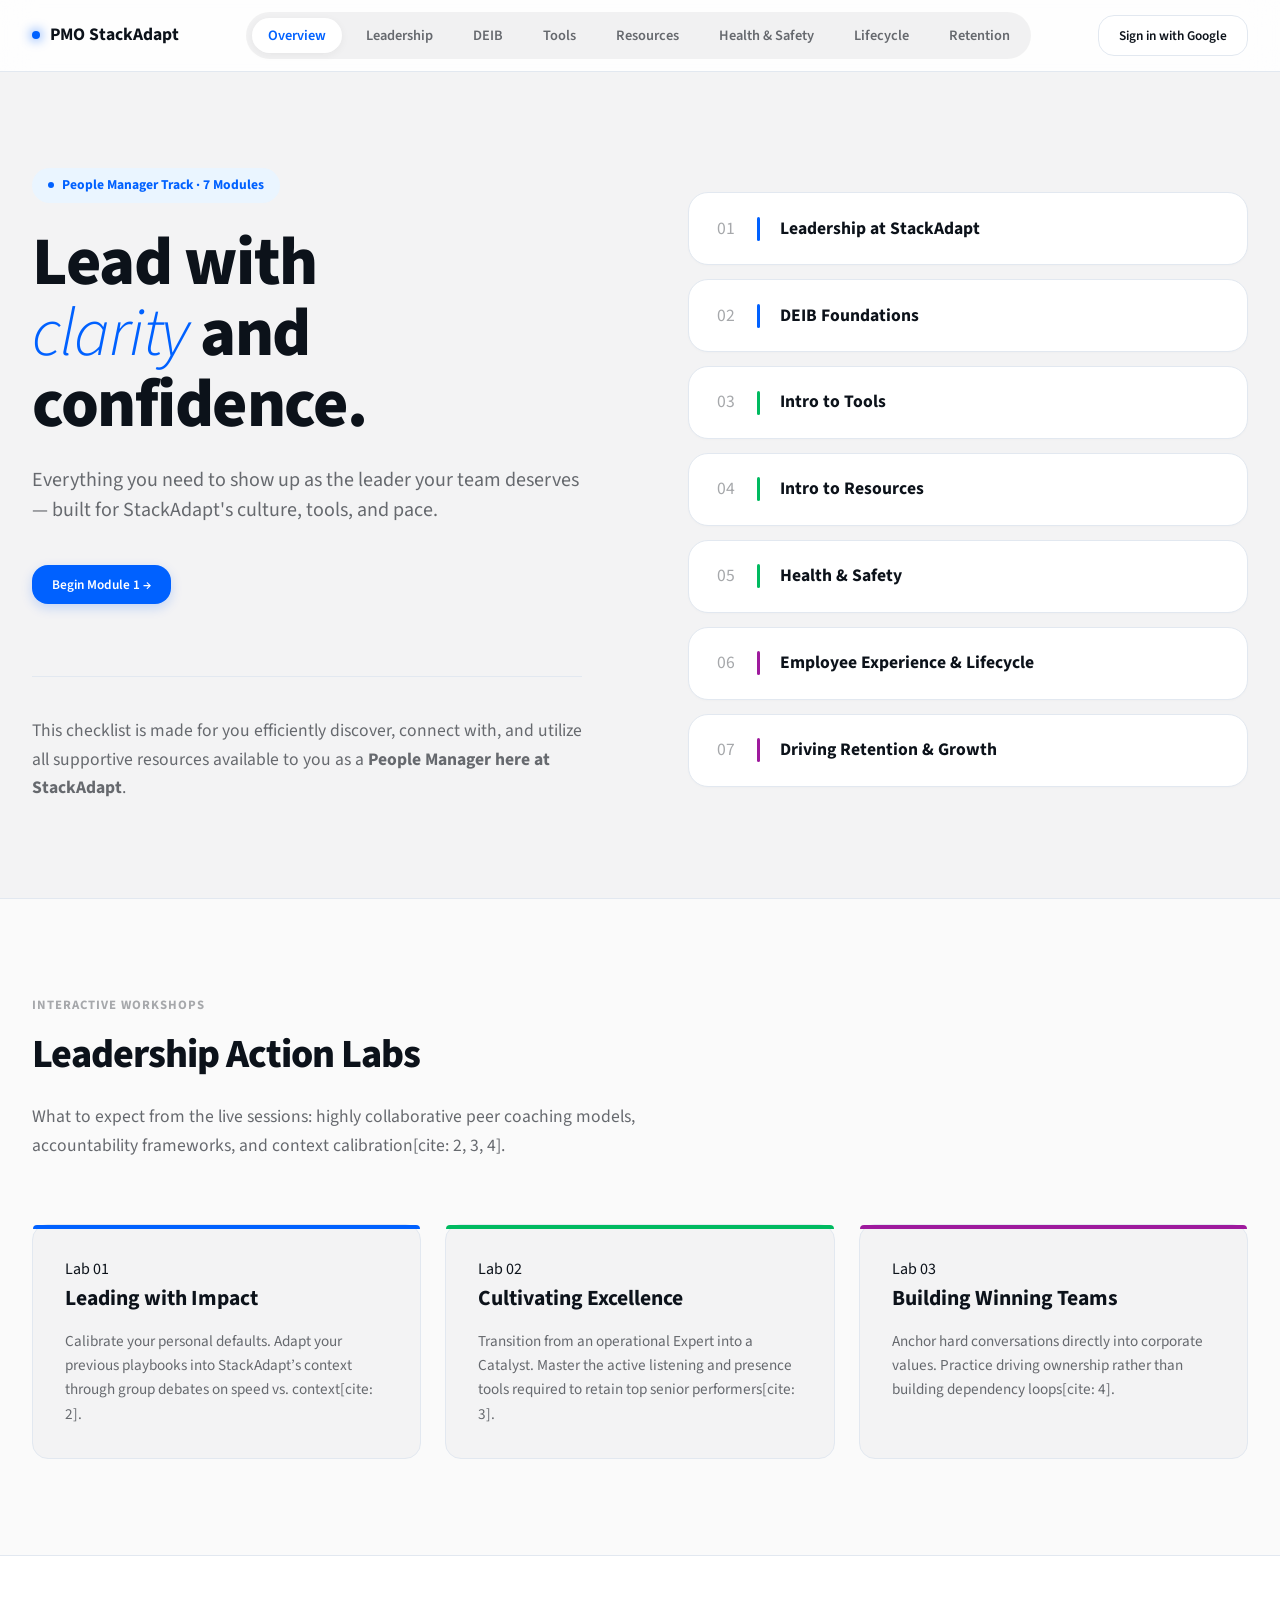
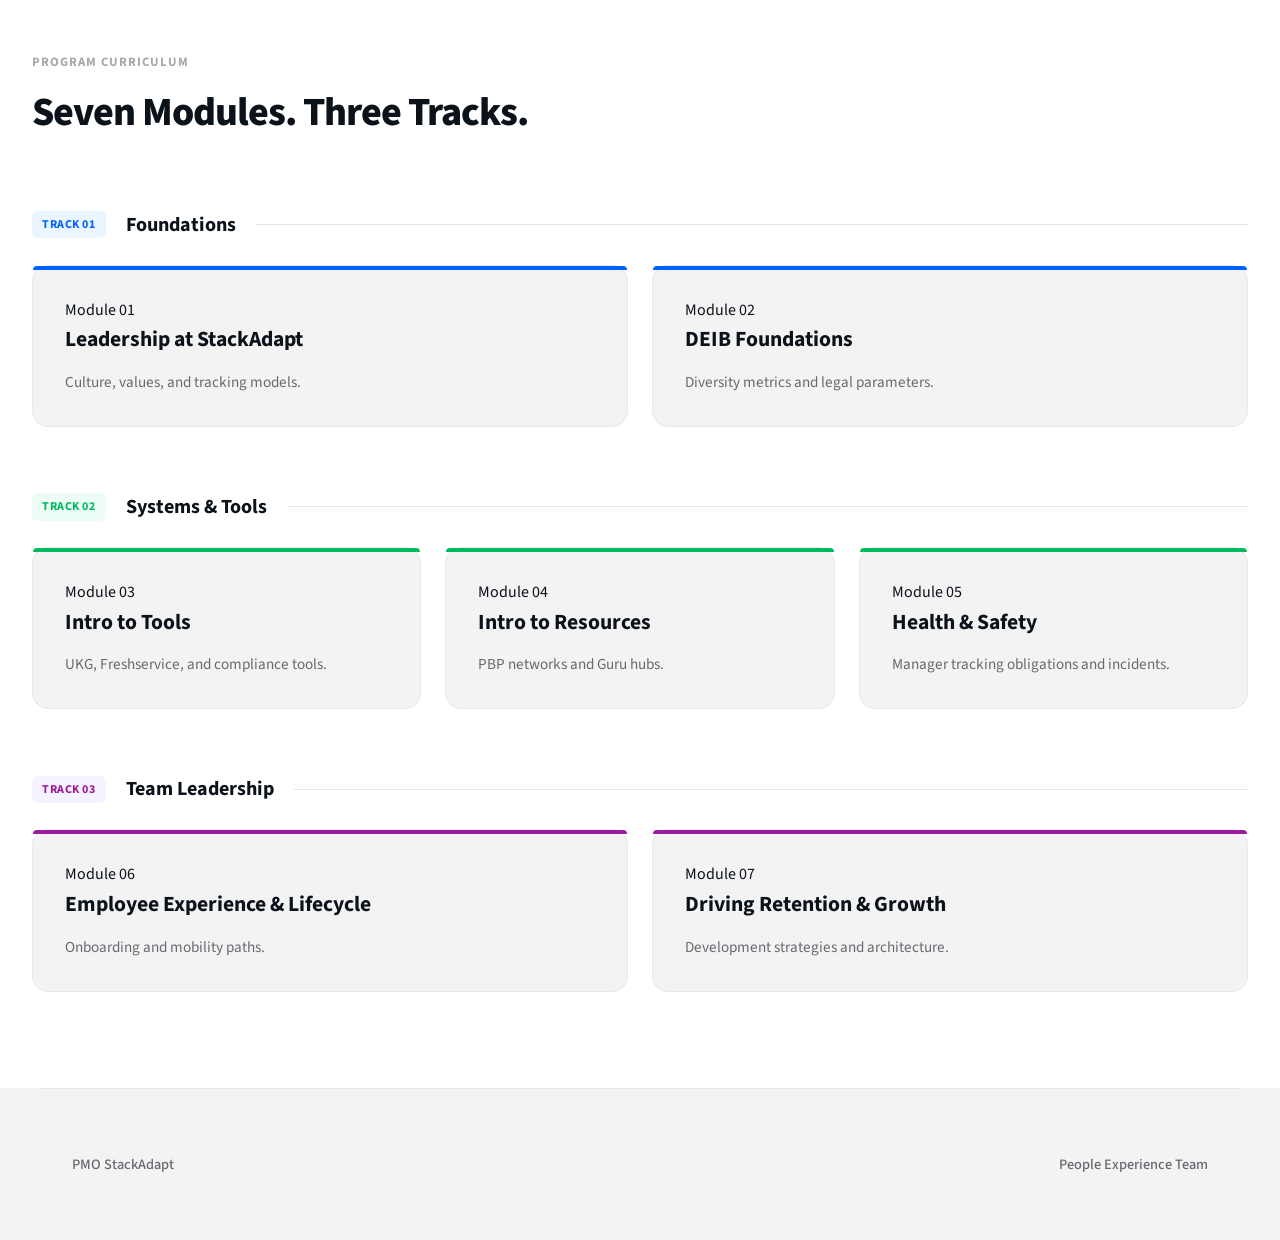
==== commit 0a6e639c: "Refactor index.html structure and styles" ====
--- a/index.html
+++ b/index.html
@@ -1,17 +1,195 @@
 <!DOCTYPE html>
 <html lang="en">
 <head>
-  <meta charset="UTF-8">
-  <meta name="viewport" content="width=device-width, initial-scale=1.0">
-  <title>People Manager Onboarding · StackAdapt</title>
-  <link rel="preconnect" href="https://fonts.googleapis.com">
-  <link rel="preconnect" href="https://fonts.gstatic.com" crossorigin>
-  <link href="https://fonts.googleapis.com/css2?family=Source+Sans+3:ital,wght@0,300;0,400;0,500;0,600;0,700;0,800;0,900;1,300;1,400;1,600&display=swap" rel="stylesheet">
-  <link rel="stylesheet" href="style.css">
+<meta charset="UTF-8">
+<meta name="viewport" content="width=device-width, initial-scale=1.0">
+<title>People Manager Onboarding · StackAdapt</title>
+<link rel="preconnect" href="https://fonts.googleapis.com">
+<link rel="preconnect" href="https://fonts.gstatic.com" crossorigin>
+<link href="https://fonts.googleapis.com/css2?family=Source+Sans+3:ital,wght@0,300;0,400;0,500;0,600;0,700;0,800;0,900;1,300;1,400;1,600&display=swap" rel="stylesheet">
+<style>
+  /* ==========================================================================
+     1. BRAND COLORS (Screen Shot 2026-06-19 at 16.20.54 PM.png)
+     ========================================================================== */
+  :root {
+    --font-main: 'Source Sans 3', sans-serif;
+    --bg-app: #f3f3f4;      
+    --bg-card: #ffffff;
+    --text-main: #0c121a;   
+    --text-muted: #66696e;  
+    --text-light: #a6a8ab;  
+    
+    /* Branded Blues */
+    --blue: #0061ff;        
+    --blue-medium: #a0d3ff; 
+    --blue-light: #eaf5ff;  
+    
+    /* Functional Tracks */
+    --green: #00ba60;
+    --green-light: #ecfdf5;
+    --purple: #9e1a9d;
+    --purple-light: #f5f3ff;
+    
+    --border: #e2e8f0;
+    --radius: 16px;
+    --transition: all 0.25s cubic-bezier(0.4, 0, 0.2, 1);
+  }
+
+  * { box-sizing: border-box; margin: 0; padding: 0; }
+
+  body {
+    font-family: var(--font-main);
+    background-color: var(--bg-app);
+    color: var(--text-main);
+    line-height: 1.6;
+    overflow-x: hidden;
+    -webkit-font-smoothing: antialiased;
+  }
+
+  /* ==========================================================================
+     2. NAVIGATION ARCHITECTURE
+     ========================================================================== */
+  .nav {
+    position: fixed;
+    top: 0; left: 0; right: 0; height: 72px;
+    background: rgba(255, 255, 255, 0.85);
+    backdrop-filter: blur(16px);
+    -webkit-backdrop-filter: blur(16px);
+    border-bottom: 1px solid var(--border);
+    display: flex; align-items: center; justify-content: space-between;
+    padding: 0 2rem; z-index: 1000;
+  }
+
+  .nav-logo { display: flex; align-items: center; gap: 10px; font-weight: 700; font-size: 1.1rem; color: var(--text-main); text-decoration: none; }
+  .dot { width: 8px; height: 8px; background: var(--blue); border-radius: 50%; box-shadow: 0 0 12px var(--blue); }
+  .nav-links { display: flex; gap: 0.5rem; background: rgba(12, 18, 26, 0.05); padding: 0.35rem; border-radius: 30px; }
+  
+  .nav-links a {
+    font-size: 0.9rem; color: var(--text-muted); cursor: pointer; text-decoration: none;
+    font-weight: 600; padding: 0.4rem 1rem; border-radius: 20px; transition: var(--transition);
+  }
+  .nav-links a:hover { color: var(--text-main); }
+  .nav-links a.active { background: var(--bg-card); color: var(--blue); box-shadow: 0 2px 8px rgba(0,0,0,0.05); }
+
+  .btn-signin, .btn-primary { font-family: var(--font-main); padding: 0.65rem 1.25rem; border-radius: var(--radius); font-weight: 600; cursor: pointer; transition: var(--transition); }
+  .btn-signin { background: var(--bg-card); border: 1px solid var(--border); color: var(--text-main); }
+  .btn-signin:hover { background: var(--blue-light); border-color: var(--blue-medium); transform: translateY(-1px); }
+  .btn-primary { background: var(--blue); color: white; border: none; box-shadow: 0 4px 12px rgba(0, 97, 255, 0.2); }
+  .btn-primary:hover { transform: translateY(-2px); box-shadow: 0 6px 20px rgba(0, 97, 255, 0.3); }
+
+  /* ==========================================================================
+     3. FIXED COLUMNS HERO DESIGN (Screen Shot 2026-06-19 at 16.58.42 PM.png)
+     ========================================================================== */
+  #page-home { padding-top: 72px; }
+  .hero { padding: 6rem 2rem; max-width: 1400px; margin: 0 auto; }
+  .hero-inner { display: grid; grid-template-columns: 1fr 1fr; gap: 6rem; align-items: start; }
+
+  .hero-badge { display: inline-flex; align-items: center; gap: 8px; background: var(--blue-light); color: var(--blue); padding: 0.4rem 1rem; border-radius: 30px; font-size: 0.85rem; font-weight: 700; margin-bottom: 1.5rem; }
+  .badge-dot { width: 6px; height: 6px; background: var(--blue); border-radius: 50%; }
+
+  h1 { font-size: 4.25rem; line-height: 1.05; font-weight: 800; letter-spacing: -1.5px; margin-bottom: 1.5rem; color: var(--text-main); }
+  h1 em { font-style: italic; font-weight: 300; color: var(--blue); }
+  .hero-sub { color: var(--text-muted); font-size: 1.25rem; margin-bottom: 2.5rem; max-width: 550px; font-weight: 400; line-height: 1.5; }
+
+  .hero-onboarding-note { border-top: 1px solid #e2e8f0; padding-top: 2.5rem; margin-top: 4.5rem; max-width: 550px; }
+  .hero-onboarding-note p { font-size: 1.1rem; font-weight: 400; color: var(--text-muted); line-height: 1.6; }
+
+  /* Right-Side Dashboard Cards List */
+  .hero-right { display: flex; flex-direction: column; gap: 0.85rem; padding-top: 1.5rem; }
+  .hero-module-preview { display: flex; align-items: center; background: var(--bg-card); padding: 1.35rem 1.75rem; border-radius: 20px; border: 1px solid #e2e8f0; cursor: pointer; transition: var(--transition); box-shadow: 0 1px 3px rgba(12,18,26,0.02); }
+  .hero-module-preview:hover { transform: translateY(-2px); border-color: var(--blue-medium); box-shadow: 0 12px 30px rgba(0, 97, 255, 0.06); }
+
+  .hmp-num { font-weight: 400; color: var(--text-light); width: 40px; font-size: 1.1rem; }
+  .hmp-bar { width: 3px; height: 24px; border-radius: 2px; margin-right: 20px; flex-shrink: 0; }
+  .hmp-bar.t1 { background: var(--blue); }
+  .hmp-bar.t2 { background: var(--green); }
+  .hmp-bar.t3 { background: var(--purple); }
+
+  .hmp-title { font-weight: 700; font-size: 1.1rem; flex-grow: 1; color: var(--text-main); }
+  .hmp-arrow { color: var(--text-light); opacity: 0; transform: translateX(-5px); transition: var(--transition); font-weight: 700; }
+  .hero-module-preview:hover .hmp-arrow { opacity: 1; transform: translateX(0); color: var(--blue); }
+
+  /* ==========================================================================
+     4. LABS & CURRICULUM LAYOUTS
+     ========================================================================== */
+  .tracks-section { background: #ffffff; padding: 6rem 2rem; border-top: 1px solid var(--border); }
+  .tracks-header { margin-bottom: 4rem; }
+  .section-eyebrow { text-transform: uppercase; font-size: 0.8rem; font-weight: 700; letter-spacing: 1px; color: var(--text-light); margin-bottom: 0.5rem; }
+  .section-h2 { font-size: 2.5rem; font-weight: 800; letter-spacing: -1px; margin-bottom: 1rem; }
+  .section-lead { color: var(--text-muted); max-width: 650px; font-size: 1.1rem; }
+
+  .tracks-grid { display: flex; flex-direction: column; gap: 4rem; }
+  .track-label-row { display: flex; align-items: center; gap: 1.25rem; margin-bottom: 1.5rem; }
+  .tnum { font-size: 0.75rem; font-weight: 700; padding: 0.25rem 0.65rem; border-radius: 6px; text-transform: uppercase; letter-spacing: 0.5px; }
+  .tnum.t1 { background: var(--blue-light); color: var(--blue); }
+  .tnum.t2 { background: var(--green-light); color: var(--green); }
+  .tnum.t3 { background: var(--purple-light); color: var(--purple); }
+  .tname { font-weight: 700; font-size: 1.25rem; }
+  .trule { flex-grow: 1; height: 1px; background: var(--border); }
+
+  .modules-row { display: grid; grid-template-columns: repeat(auto-fit, minmax(340px, 1fr)); gap: 1.5rem; }
+  .mod-card { background: var(--bg-app); border: 1px solid var(--border); border-radius: var(--radius); padding: 2rem; display: flex; flex-direction: column; position: relative; cursor: pointer; transition: var(--transition); }
+  .mod-card:hover { transform: translateY(-6px); background: #ffffff; border-color: var(--blue-medium); box-shadow: 0 20px 30px rgba(12, 18, 26, 0.04); }
+  .mod-card-accent { position: absolute; top: 0; left: 0; right: 0; height: 4px; border-radius: var(--radius) var(--radius) 0 0; }
+  .mod-card-accent.t1 { background: var(--blue); }
+  .mod-card-accent.t2 { background: var(--green); }
+  .mod-card-accent.t3 { background: var(--purple); }
+  .mod-card-title { font-size: 1.35rem; font-weight: 700; margin-bottom: 0.75rem; }
+  .mod-card-desc { color: var(--text-muted); font-size: 0.95rem; }
+
+  /* ==========================================================================
+     5. SPLIT CONTAINER WORKSPACES (Side-by-Side Checklists & Links Grid)
+     ========================================================================== */
+  .module-interactive-split { display: flex; gap: 2rem; align-items: stretch; margin: 3rem 0; }
+  .module-interactive-split > .checklist-card,
+  .module-interactive-split > .guru-ref-card { flex: 1; margin: 0 !important; }
+
+  .guru-ref-card { background: #ffffff; border: 1px solid var(--border); border-radius: var(--radius); padding: 2rem; box-shadow: 0 4px 20px rgba(12, 18, 26, 0.01); display: flex; flex-direction: column; }
+  .guru-ref-card h3 { font-size: 1.25rem; font-weight: 800; margin-bottom: 1.25rem; display: flex; align-items: center; gap: 10px; }
+  .guru-ref-card h3 svg { color: var(--blue); }
+
+  .guru-links-grid { display: grid; grid-template-columns: repeat(auto-fit, minmax(220px, 1fr)); gap: 0.85rem; flex-grow: 1; }
+  .guru-link-item { display: flex; align-items: center; gap: 10px; padding: 0.85rem 1.15rem; background: #f8fafc; border: 1px solid var(--border); border-radius: 12px; text-decoration: none; color: var(--text-main); font-weight: 600; font-size: 0.95rem; transition: var(--transition); }
+  .guru-link-item:hover { background: var(--blue-light); border-color: var(--blue-medium); color: var(--blue); transform: translateY(-1px); }
+
+  .checklist-card { background: #ffffff; border: 1px solid var(--border); border-radius: var(--radius); padding: 2rem; }
+  .checklist-card h3 { margin-bottom: 1.25rem; font-size: 1.25rem; font-weight: 800; }
+  .check-item { display: flex; align-items: flex-start; gap: 14px; padding: 1rem 0; border-bottom: 1px solid #f1f5f9; cursor: pointer; user-select: none; }
+  .check-item:last-child { border-bottom: none; }
+  .chk { width: 22px; height: 22px; border: 2px solid #cbd5e1; border-radius: 7px; flex-shrink: 0; margin-top: 1px; position: relative; transition: var(--transition); background: #ffffff; }
+
+  .check-item:hover .chk { border-color: var(--blue-medium); }
+  .check-item.checked .chk { background: var(--blue); border-color: var(--blue); }
+  .t2-check .check-item.checked .chk { background: var(--green); border-color: var(--green); }
+  .t3-check .check-item.checked .chk { background: var(--purple); border-color: var(--purple); }
+  .check-item.checked .chk::after { content: ''; position: absolute; left: 6px; top: 2px; width: 5px; height: 10px; border: solid white; border-width: 0 2.5px 2.5px 0; transform: rotate(45deg); }
+  .check-item.checked span { color: var(--text-muted); text-decoration: line-through; }
+  .check-item span { font-size: 1.05rem; font-weight: 500; color: #334155; }
+
+  /* Pill Buttons Mechanics */
+  .pill-btn-wrap { display: inline-block; padding: 2px; border-radius: 32px; background: linear-gradient(135deg, var(--blue), var(--blue-medium)); transition: var(--transition); }
+  .pill-btn-wrap:hover { transform: translateY(-1px); box-shadow: 0 4px 12px rgba(0, 97, 255, 0.2); }
+  .pill-btn-inner { background: #ffffff; border: none; font-family: var(--font-main); font-weight: 700; font-size: 0.85rem; color: var(--text-main); cursor: pointer; padding: 0.55rem 1.35rem; border-radius: 30px; display: flex; align-items: center; gap: 6px; }
+
+  .mod-nav-row { display: flex; justify-content: space-between; border-top: 1px solid var(--border); padding-top: 2.5rem; margin-top: 4rem; align-items: center; }
+  footer { max-width: 1200px; margin: 0 auto; padding: 4rem 2rem; border-top: 1px solid var(--border); display: flex; justify-content: space-between; color: var(--text-muted); font-size: 0.9rem; font-weight: 500; }
+  .modal-bg { position: fixed; top: 0; left: 0; right: 0; bottom: 0; background: rgba(15, 23, 42, 0.3); backdrop-filter: blur(8px); -webkit-backdrop-filter: blur(8px); display: flex; align-items: center; justify-content: center; z-index: 2000; opacity: 0; pointer-events: none; transition: opacity 0.3s ease; }
+  .modal-bg.open { opacity: 1; pointer-events: auto; }
+  .modal { background: #ffffff; padding: 3rem; border-radius: 24px; max-width: 460px; width: 90%; box-shadow: 0 25px 50px -12px rgba(0,0,0,0.1); text-align: center; }
+  .modal h2 { font-size: 1.75rem; font-weight: 800; margin-bottom: 0.75rem; }
+  .modal p { color: var(--text-muted); font-size: 1rem; margin-bottom: 2rem; }
+  .modal-close { background: transparent; border: none; font-family: var(--font-main); color: var(--text-muted); font-weight: 600; cursor: pointer; margin-top: 1.5rem; }
+
+  @media (max-width: 1024px) {
+    .hero-inner { grid-template-columns: 1fr; gap: 3rem; }
+    .module-interactive-split { flex-direction: column; }
+    .nav-links { display: none; }
+  }
+</style>
 </head>
-<body id="app-root">
-
-  <!-- GLOBAL STICKY NAVIGATION HEADER -->
+<body>
+
+  <!-- TOP HEADER -->
   <nav class="nav">
     <a class="nav-logo" href="#" onclick="go('home')"><span class="dot"></span>PMO StackAdapt</a>
     <div class="nav-links">
@@ -29,7 +207,7 @@
     </div>
   </nav>
 
-  <!-- USER SIGN IN MODAL OVERLAY -->
+  <!-- AUTH DIALOG OVERLAY -->
   <div class="modal-bg" id="signin-modal" onclick="if(event.target===this)closeModal()">
     <div class="modal">
       <h2>Save your progress</h2>
@@ -39,24 +217,26 @@
   </div>
 
   <!-- ==========================================================================
-       HOME HUB VIEWBOARD
+       HOME HUB OVERVIEW SCREEN
        ========================================================================== -->
   <div id="page-home">
     <section class="hero">
       <div class="hero-inner">
         <div>
-          <div class="hero-badge fade-up"><span class="badge-dot"></span>People Manager Track · 7 Modules</div>
+          <div class="hero-badge"><span class="badge-dot"></span>People Manager Track · 7 Modules</div>
           <h1>Lead with<br><em>clarity</em> and<br>confidence.</h1>
           <p class="hero-sub">Everything you need to show up as the leader your team deserves — built for StackAdapt's culture, tools, and pace.</p>
           <div class="hero-actions">
             <button class="btn-primary" onclick="go('m1')">Begin Module 1 →</button>
           </div>
           
-          <!-- Welcome Intro Descriptive Note Element Section -->
+          <!-- Exact Custom Text string Implemented -->
           <div class="hero-onboarding-note">
             <p>This checklist is made for you efficiently discover, connect with, and utilize all supportive resources available to you as a <strong>People Manager here at StackAdapt</strong>.</p>
           </div>
         </div>
+        
+        <!-- Aligned Right-Side Live Cards Previews Stack -->
         <div class="hero-right">
           <div class="hero-module-preview" onclick="go('m1')"><span class="hmp-num">01</span><div class="hmp-bar t1"></div><span class="hmp-title">Leadership at StackAdapt</span><span class="hmp-arrow">→</span></div>
           <div class="hero-module-preview" onclick="go('m2')"><span class="hmp-num">02</span><div class="hmp-bar t1"></div><span class="hmp-title">DEIB Foundations</span><span class="hmp-arrow">→</span></div>
@@ -69,7 +249,7 @@
       </div>
     </section>
 
-    <!-- LIVE WORKSHOPS INTERACTIVE PANEL SECTION -->
+    <!-- LIVE WORKSHOPS SECTIONS LABS -->
     <div class="tracks-section" style="background: #fafafa; border-top: 1px solid var(--border);">
       <div class="section-wrap">
         <div class="tracks-header">
@@ -100,7 +280,7 @@
       </div>
     </div>
 
-    <!-- CORE CURRICULUM OVERVIEW PATHS -->
+    <!-- MAIN CURRICULUM OVERVIEW HUB -->
     <div class="tracks-section">
       <div class="section-wrap">
         <div class="tracks-header">
@@ -272,7 +452,7 @@
         <div class="checklist-card t2-check" data-checklist="m5">
           <h3>Health & safety</h3>
           <div class="check-item"><div class="chk"></div><span>I know where to find the workplace incident reporting template</span></div>
-          <div class="chk-item"><div class="chk"></div><span>I know who my PBP is and when to escalate</span></div>
+          <div class="check-item"><div class="chk"></div><span>I know who my PBP is and when to escalate</span></div>
           <div class="check-item"><div class="chk"></div><span>I've reviewed the StackAdapt Health and Safety Policy</span></div>
         </div>
         <div class="guru-ref-card">
@@ -356,6 +536,47 @@
     </div>
   </div>
 
-  <script src="app.js"></script>
+  <!-- Runtime Routing Logic Engine Component -->
+  <script>
+    function go(pageId) {
+      document.getElementById('page-home').style.display = 'none';
+      document.querySelectorAll('.mod-page').forEach(page => page.style.display = 'none');
+      
+      if (pageId === 'home') {
+        document.getElementById('page-home').style.display = 'block';
+      } else {
+        const targetPage = document.getElementById(`page-${pageId}`);
+        if (targetPage) targetPage.style.display = 'block';
+      }
+      
+      window.scrollTo({ top: 0, behavior: 'instant' });
+      
+      document.querySelectorAll('.nav-links a').forEach(link => {
+        link.classList.remove('active');
+        if (link.id === `n-${pageId}`) link.classList.add('active');
+      });
+    }
+
+    function openModal() { document.getElementById('signin-modal').classList.add('open'); }
+    function closeModal() { document.getElementById('signin-modal').classList.remove('open'); }
+
+    document.addEventListener('DOMContentLoaded', () => {
+      const cards = document.querySelectorAll('.checklist-card');
+      cards.forEach(card => {
+        const trackId = card.getAttribute('data-checklist');
+        const items = card.querySelectorAll('.check-item');
+        items.forEach((item, index) => {
+          const memoryKey = `pmo_state_${trackId}_${index}`;
+          if (localStorage.getItem(memoryKey) === 'true') {
+            item.classList.add('checked');
+          }
+          item.addEventListener('click', () => {
+            item.classList.toggle('checked');
+            localStorage.setItem(memoryKey, item.classList.contains('checked'));
+          });
+        });
+      });
+    });
+  </script>
 </body>
 </html>
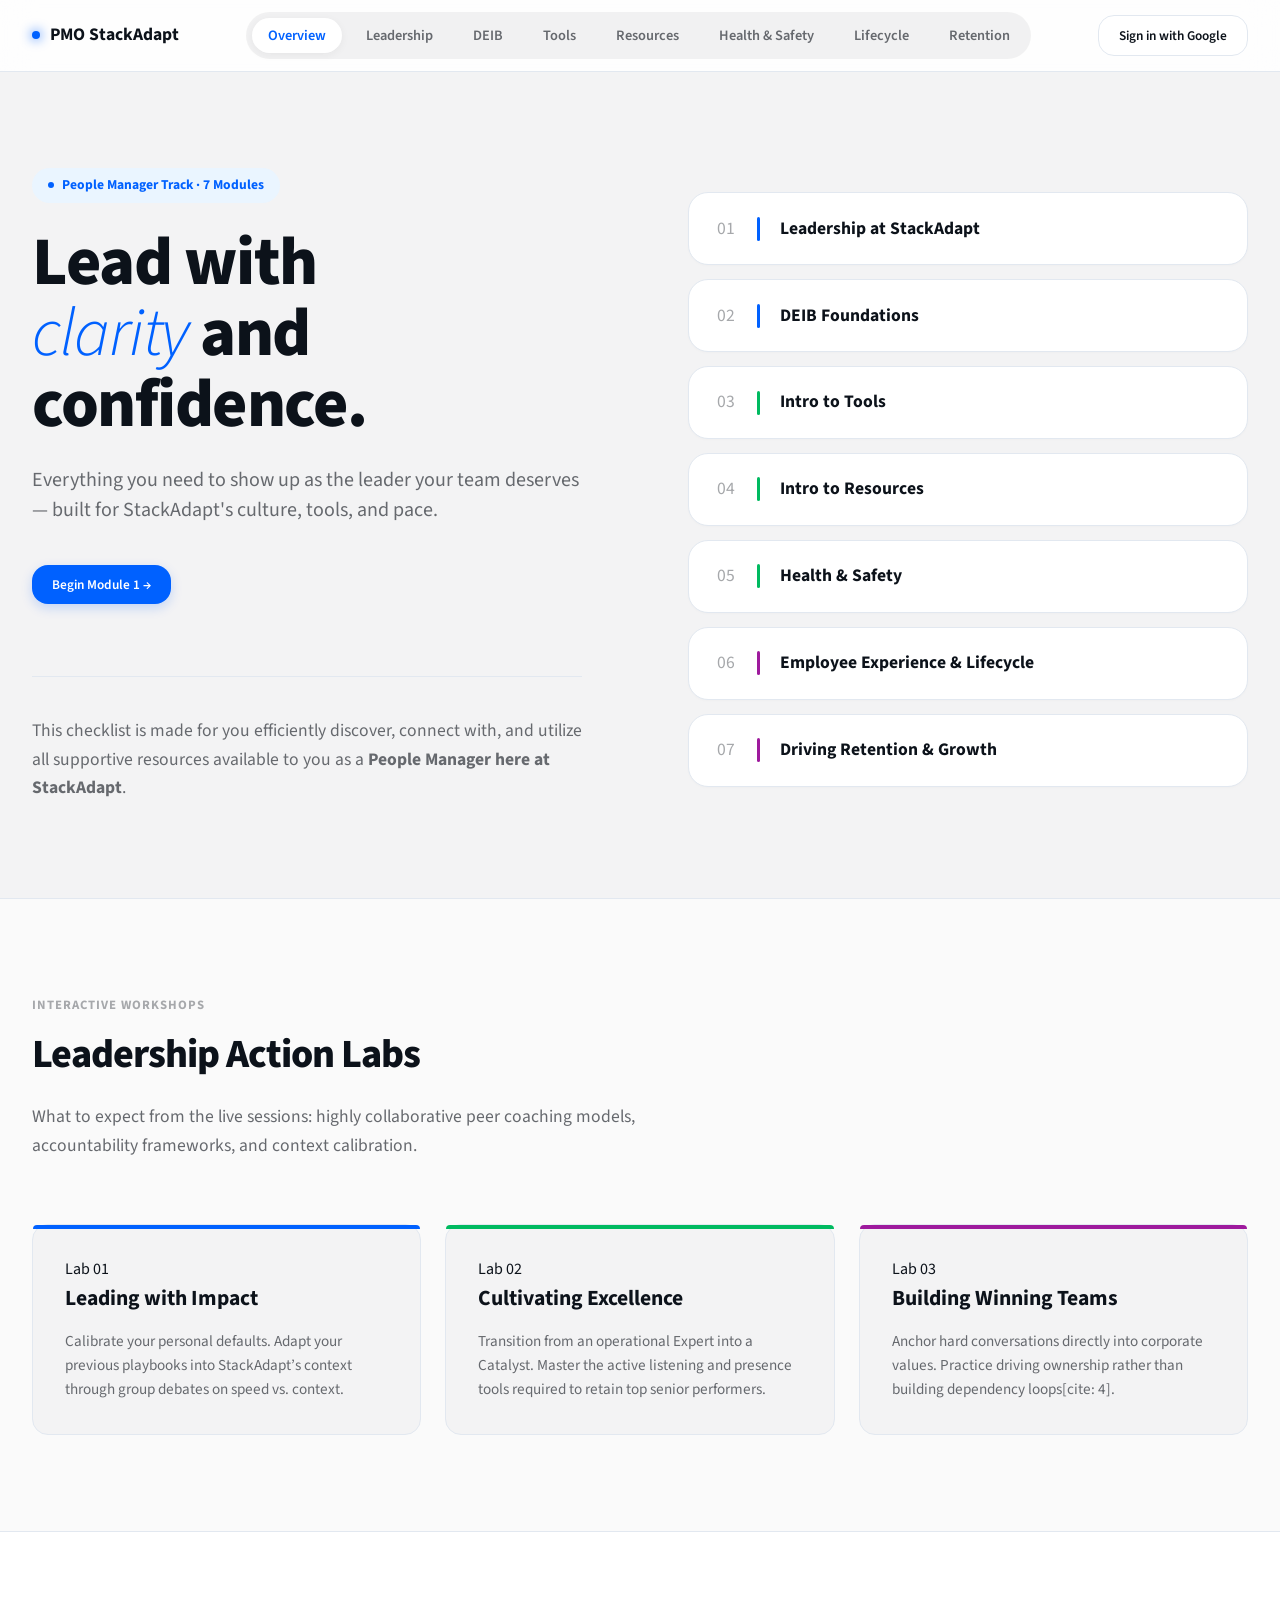
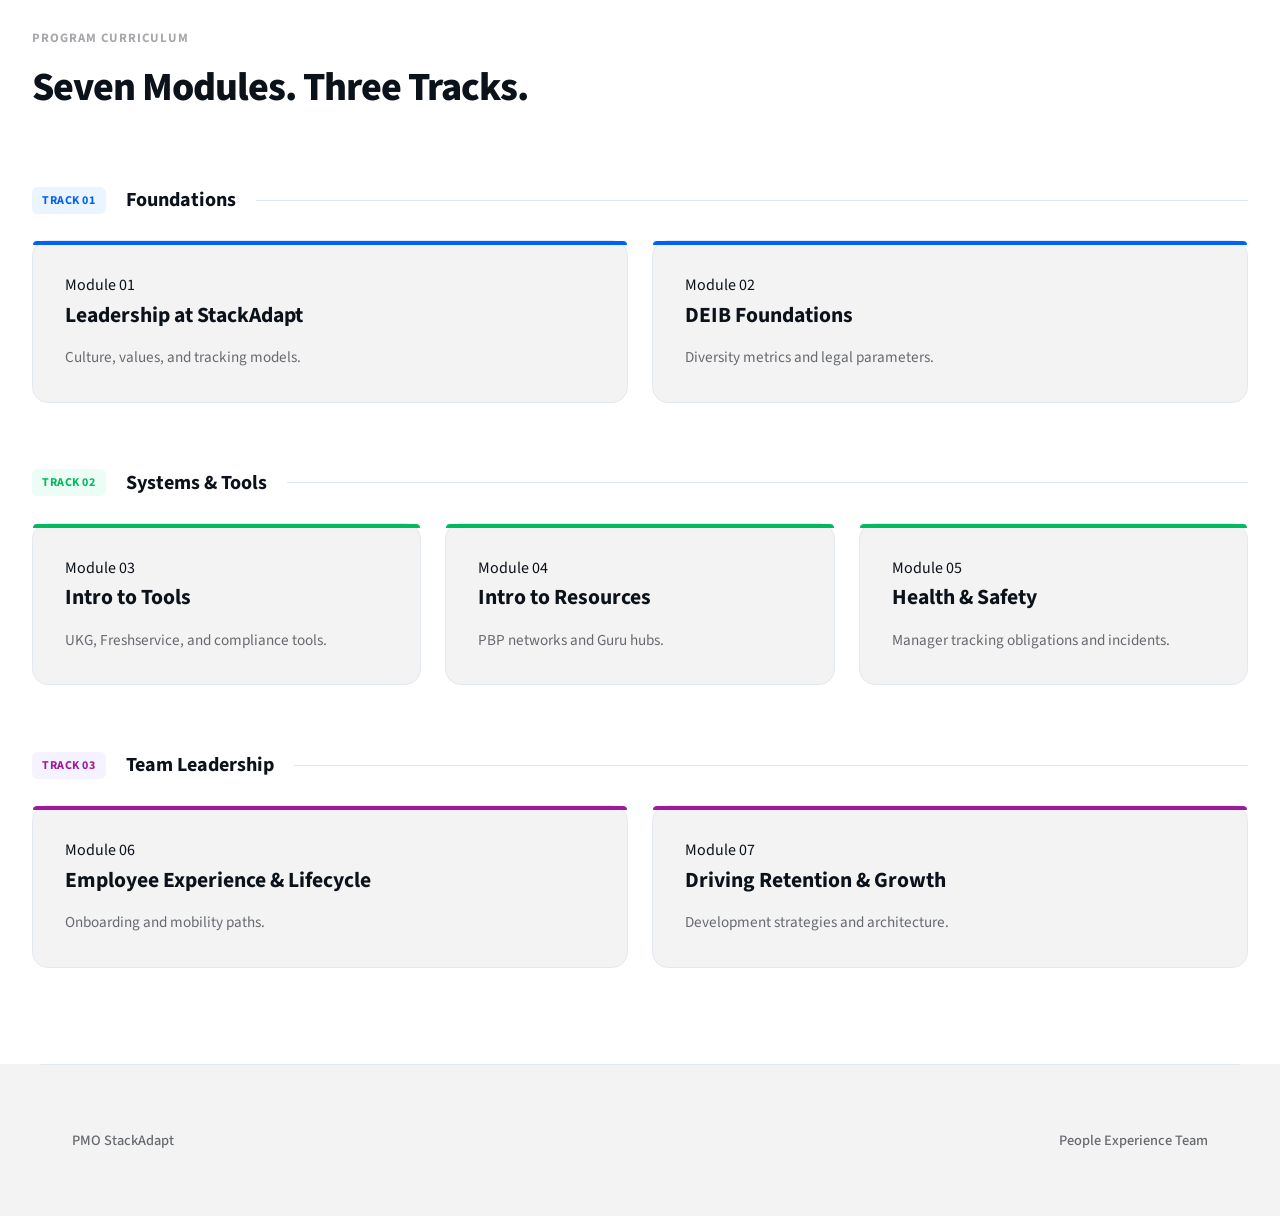
==== commit 6d509f20: "Remove citations from workshop descriptions" ====
--- a/index.html
+++ b/index.html
@@ -255,20 +255,20 @@
         <div class="tracks-header">
           <div class="section-eyebrow">Interactive Workshops</div>
           <h2 class="section-h2">Leadership Action Labs</h2>
-          <p class="section-lead">What to expect from the live sessions: highly collaborative peer coaching models, accountability frameworks, and context calibration[cite: 2, 3, 4].</p>
+          <p class="section-lead">What to expect from the live sessions: highly collaborative peer coaching models, accountability frameworks, and context calibration.</p>
         </div>
         <div class="modules-row">
           <div class="mod-card">
             <div class="mod-card-accent t1"></div>
             <div class="mod-card-num t1">Lab 01</div>
             <div class="mod-card-title">Leading with Impact</div>
-            <div class="mod-card-desc">Calibrate your personal defaults. Adapt your previous playbooks into StackAdapt’s context through group debates on speed vs. context[cite: 2].</div>
+            <div class="mod-card-desc">Calibrate your personal defaults. Adapt your previous playbooks into StackAdapt’s context through group debates on speed vs. context.</div>
           </div>
           <div class="mod-card">
             <div class="mod-card-accent t2"></div>
             <div class="mod-card-num t2">Lab 02</div>
             <div class="mod-card-title">Cultivating Excellence</div>
-            <div class="mod-card-desc">Transition from an operational Expert into a Catalyst. Master the active listening and presence tools required to retain top senior performers[cite: 3].</div>
+            <div class="mod-card-desc">Transition from an operational Expert into a Catalyst. Master the active listening and presence tools required to retain top senior performers.</div>
           </div>
           <div class="mod-card">
             <div class="mod-card-accent t3"></div>
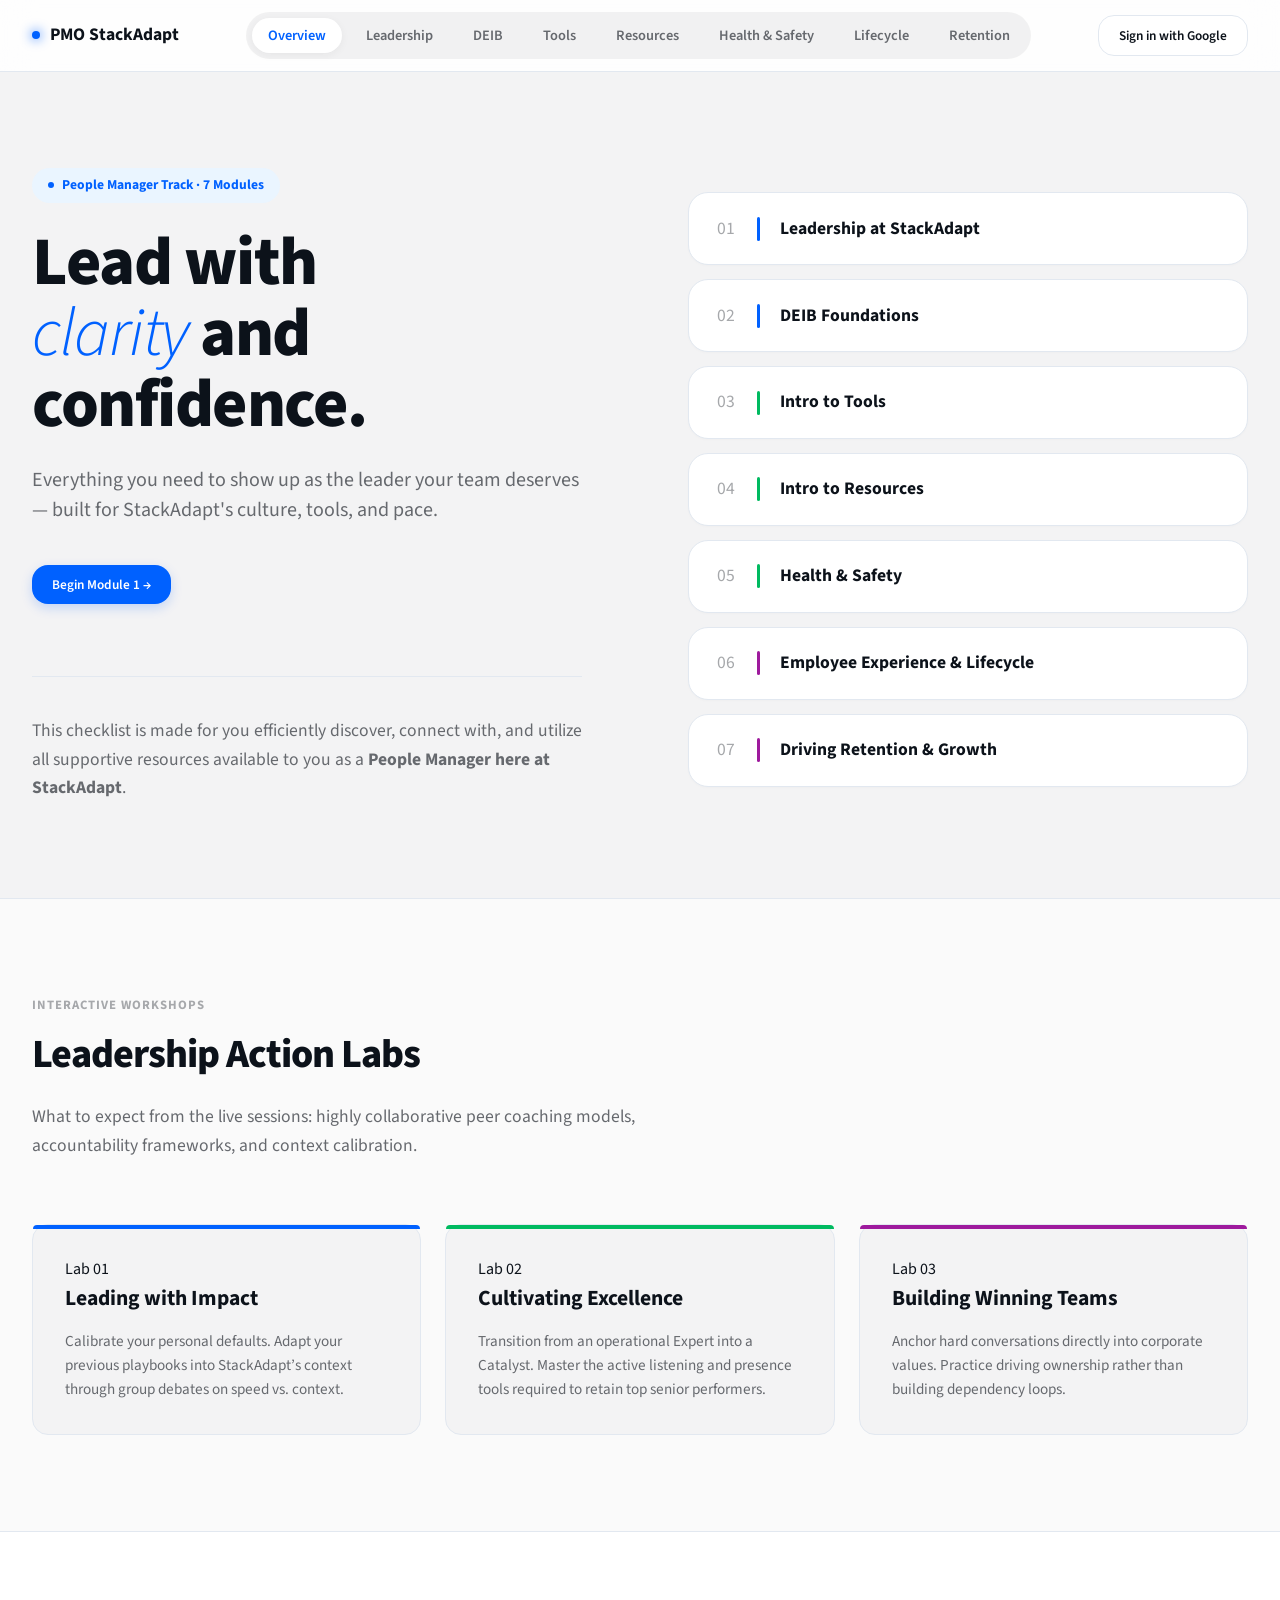
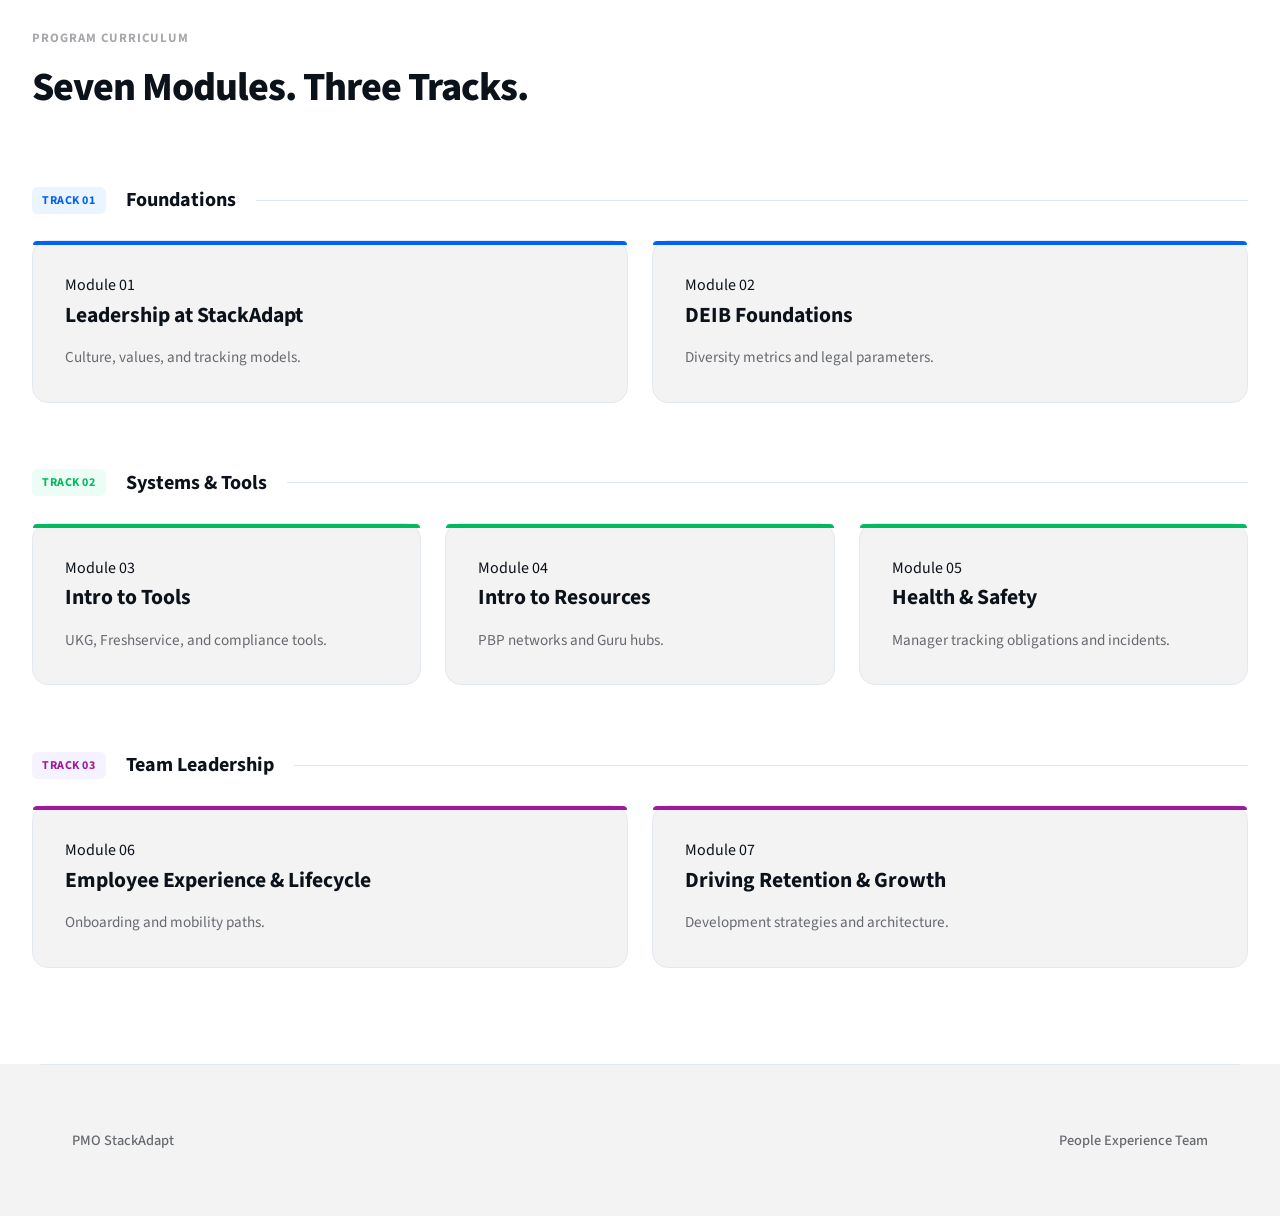
==== commit db43f9ad: "Remove citation from Lab 03 description" ====
--- a/index.html
+++ b/index.html
@@ -274,7 +274,7 @@
             <div class="mod-card-accent t3"></div>
             <div class="mod-card-num t3">Lab 03</div>
             <div class="mod-card-title">Building Winning Teams</div>
-            <div class="mod-card-desc">Anchor hard conversations directly into corporate values. Practice driving ownership rather than building dependency loops[cite: 4].</div>
+            <div class="mod-card-desc">Anchor hard conversations directly into corporate values. Practice driving ownership rather than building dependency loops.</div>
           </div>
         </div>
       </div>
